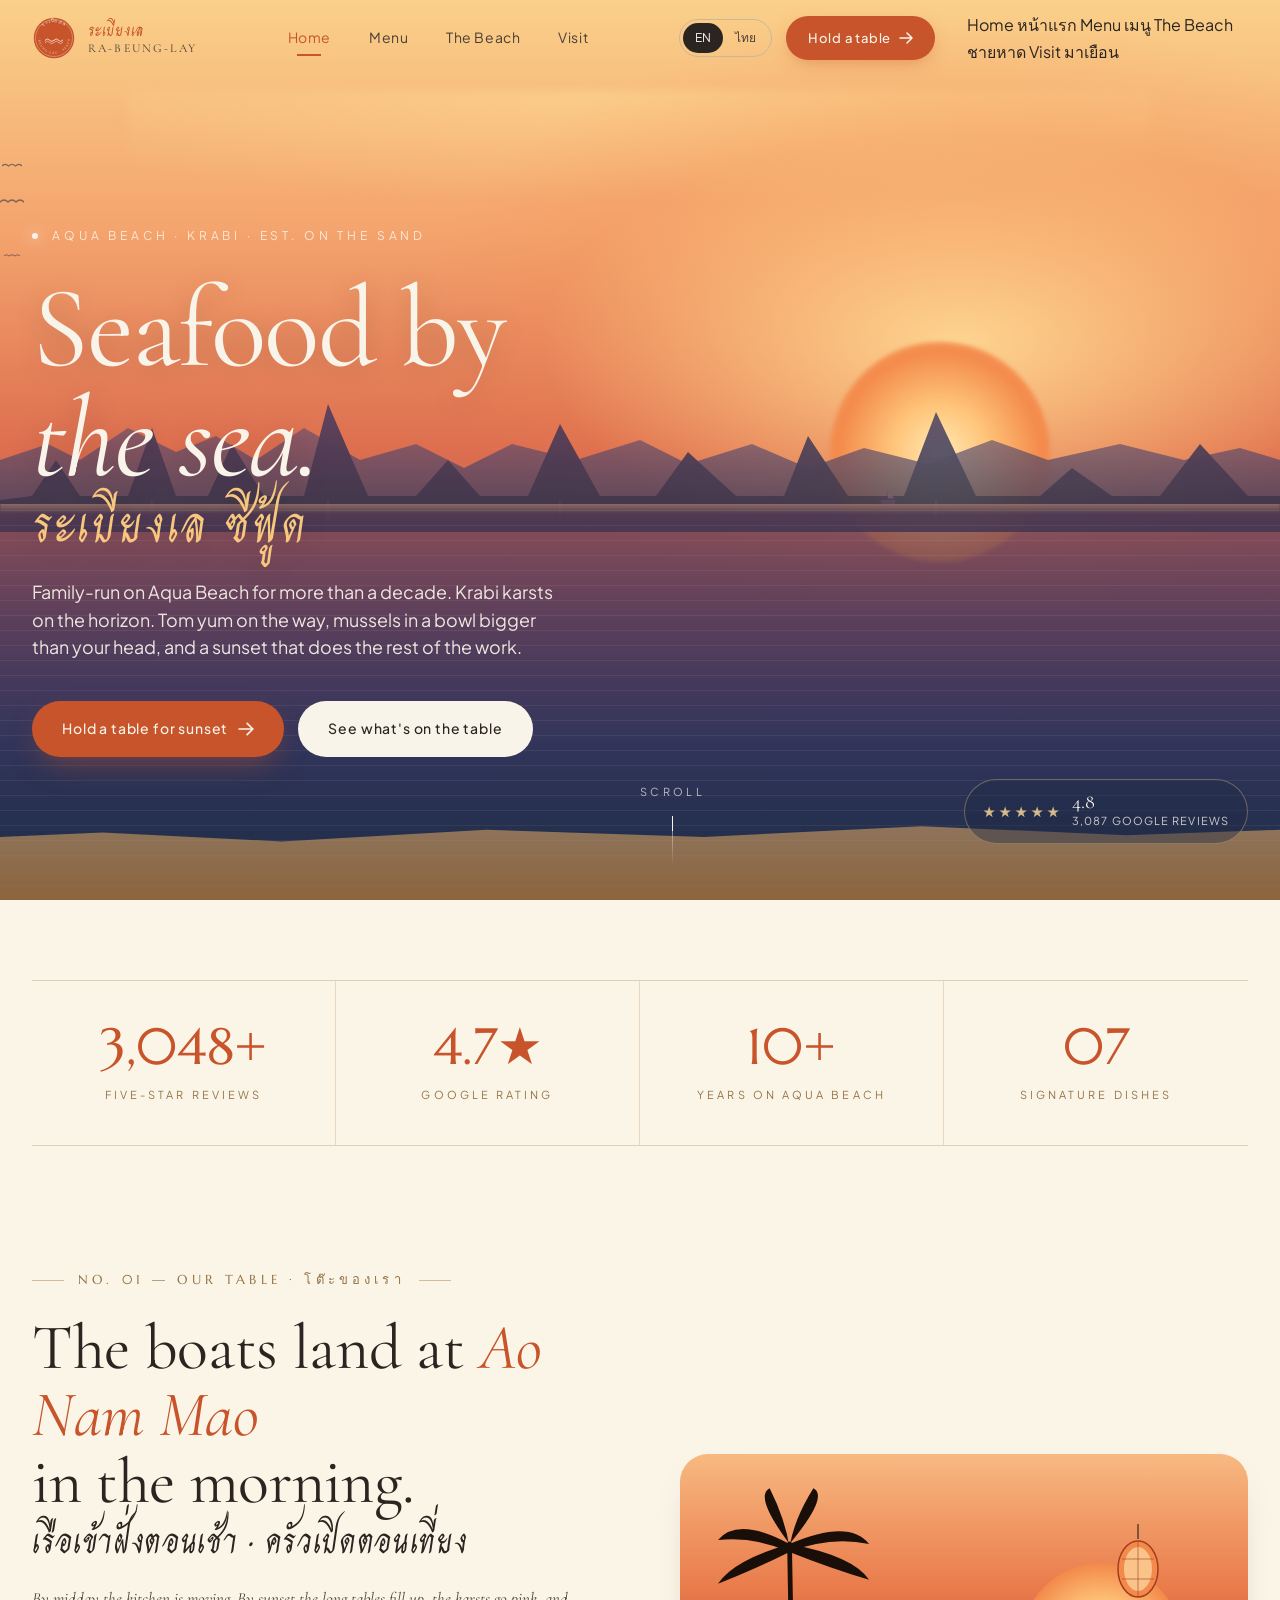
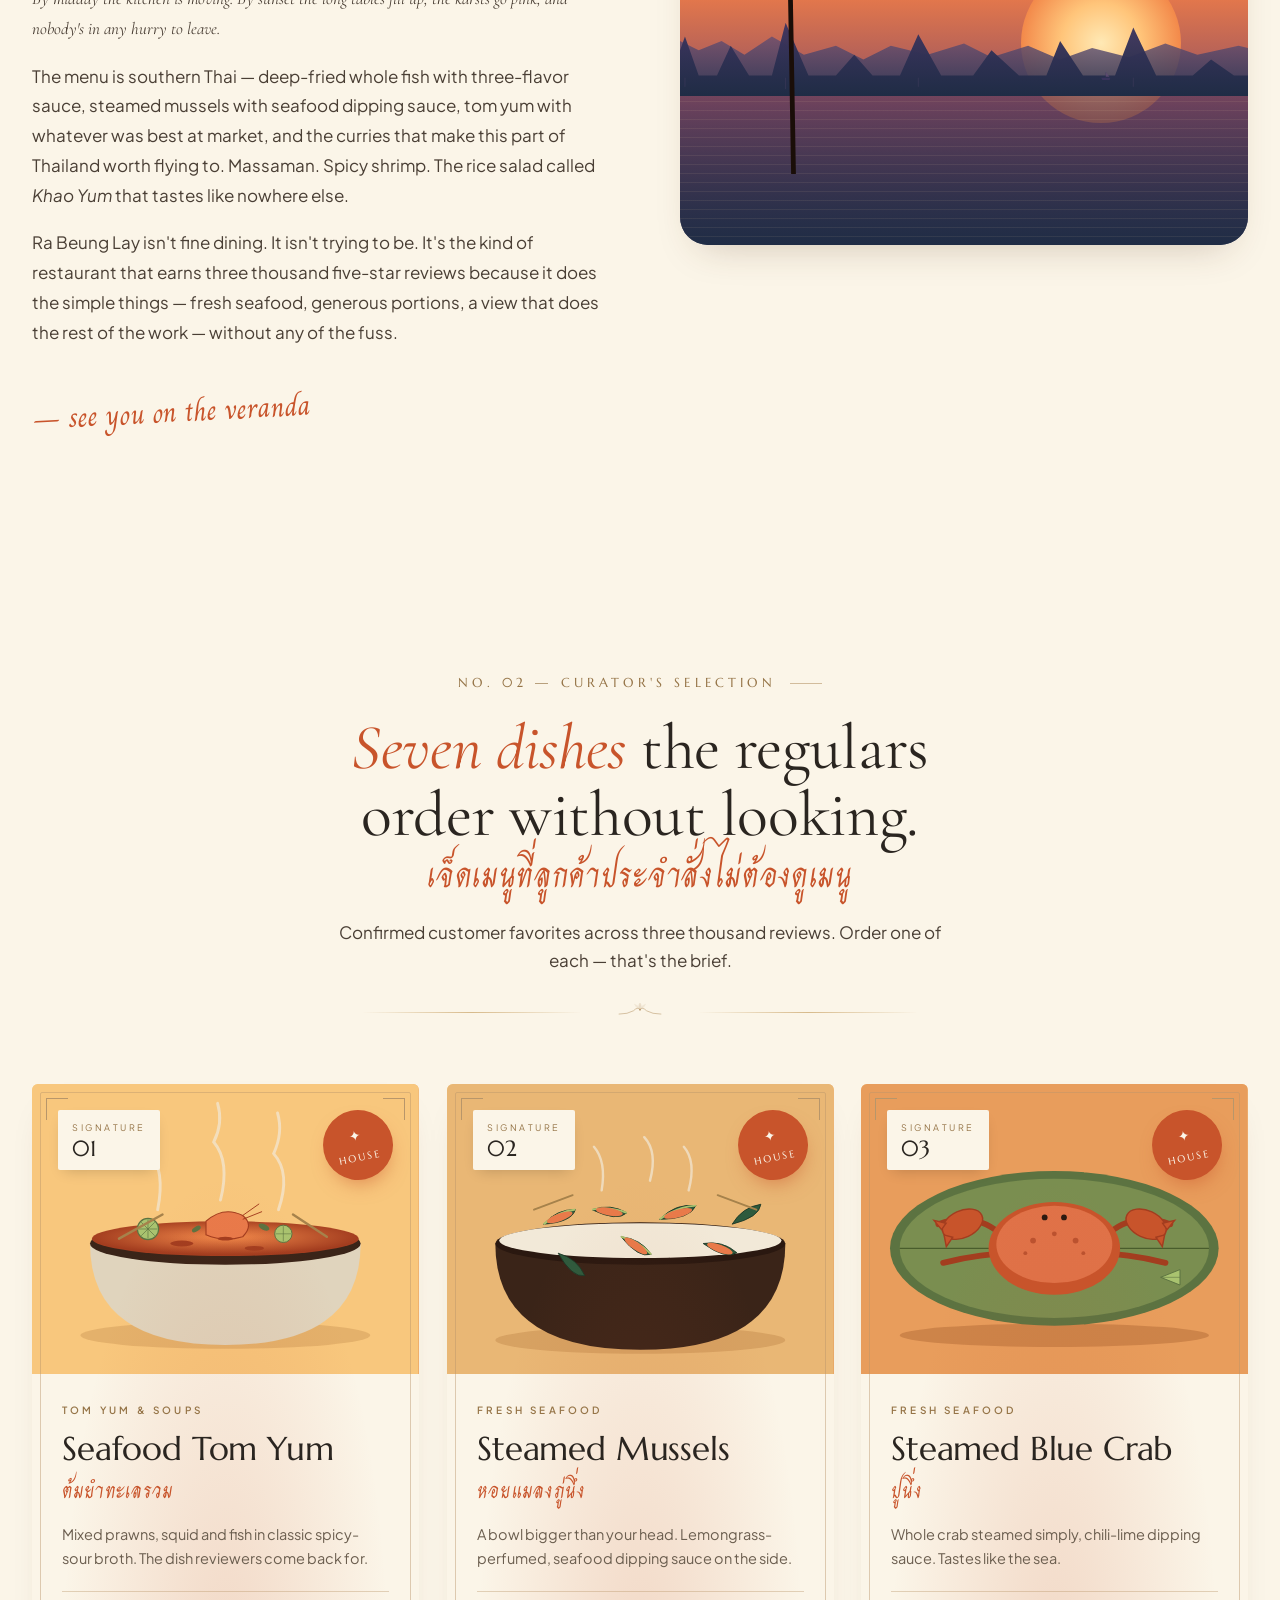
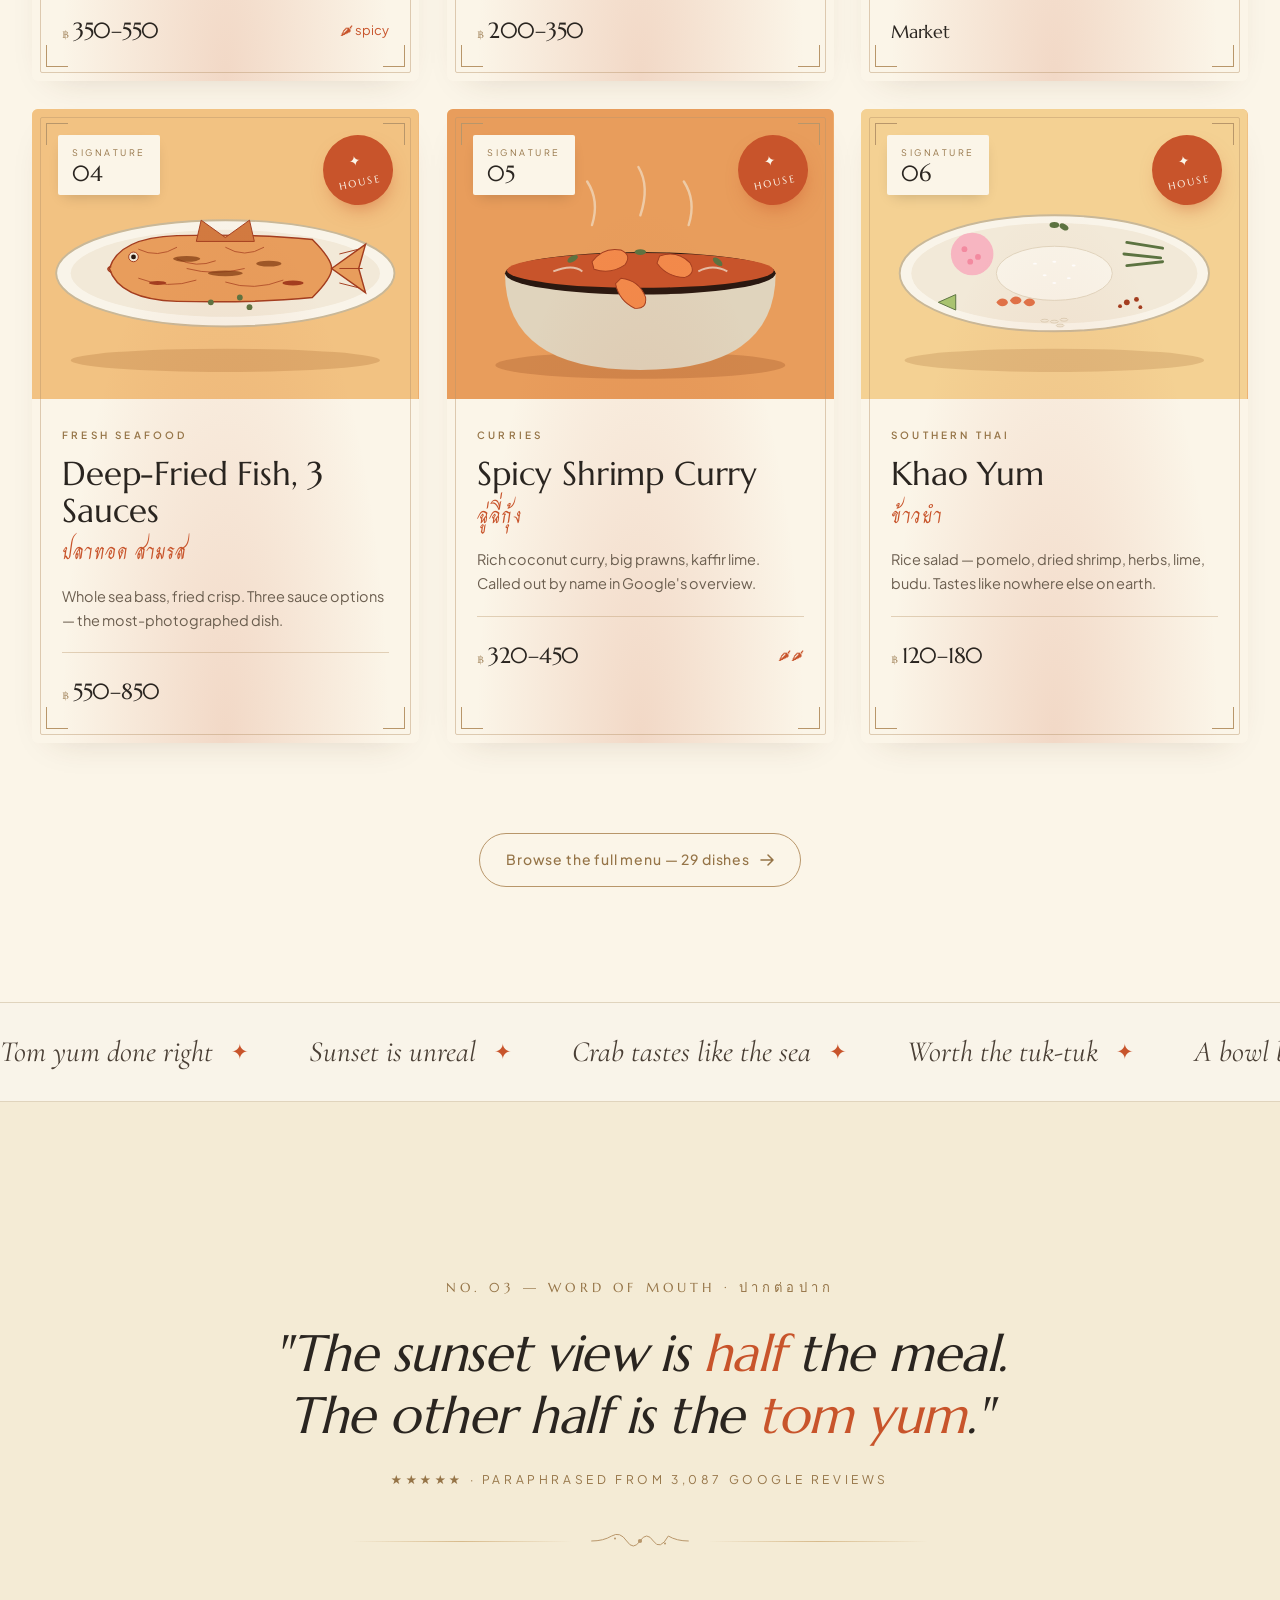
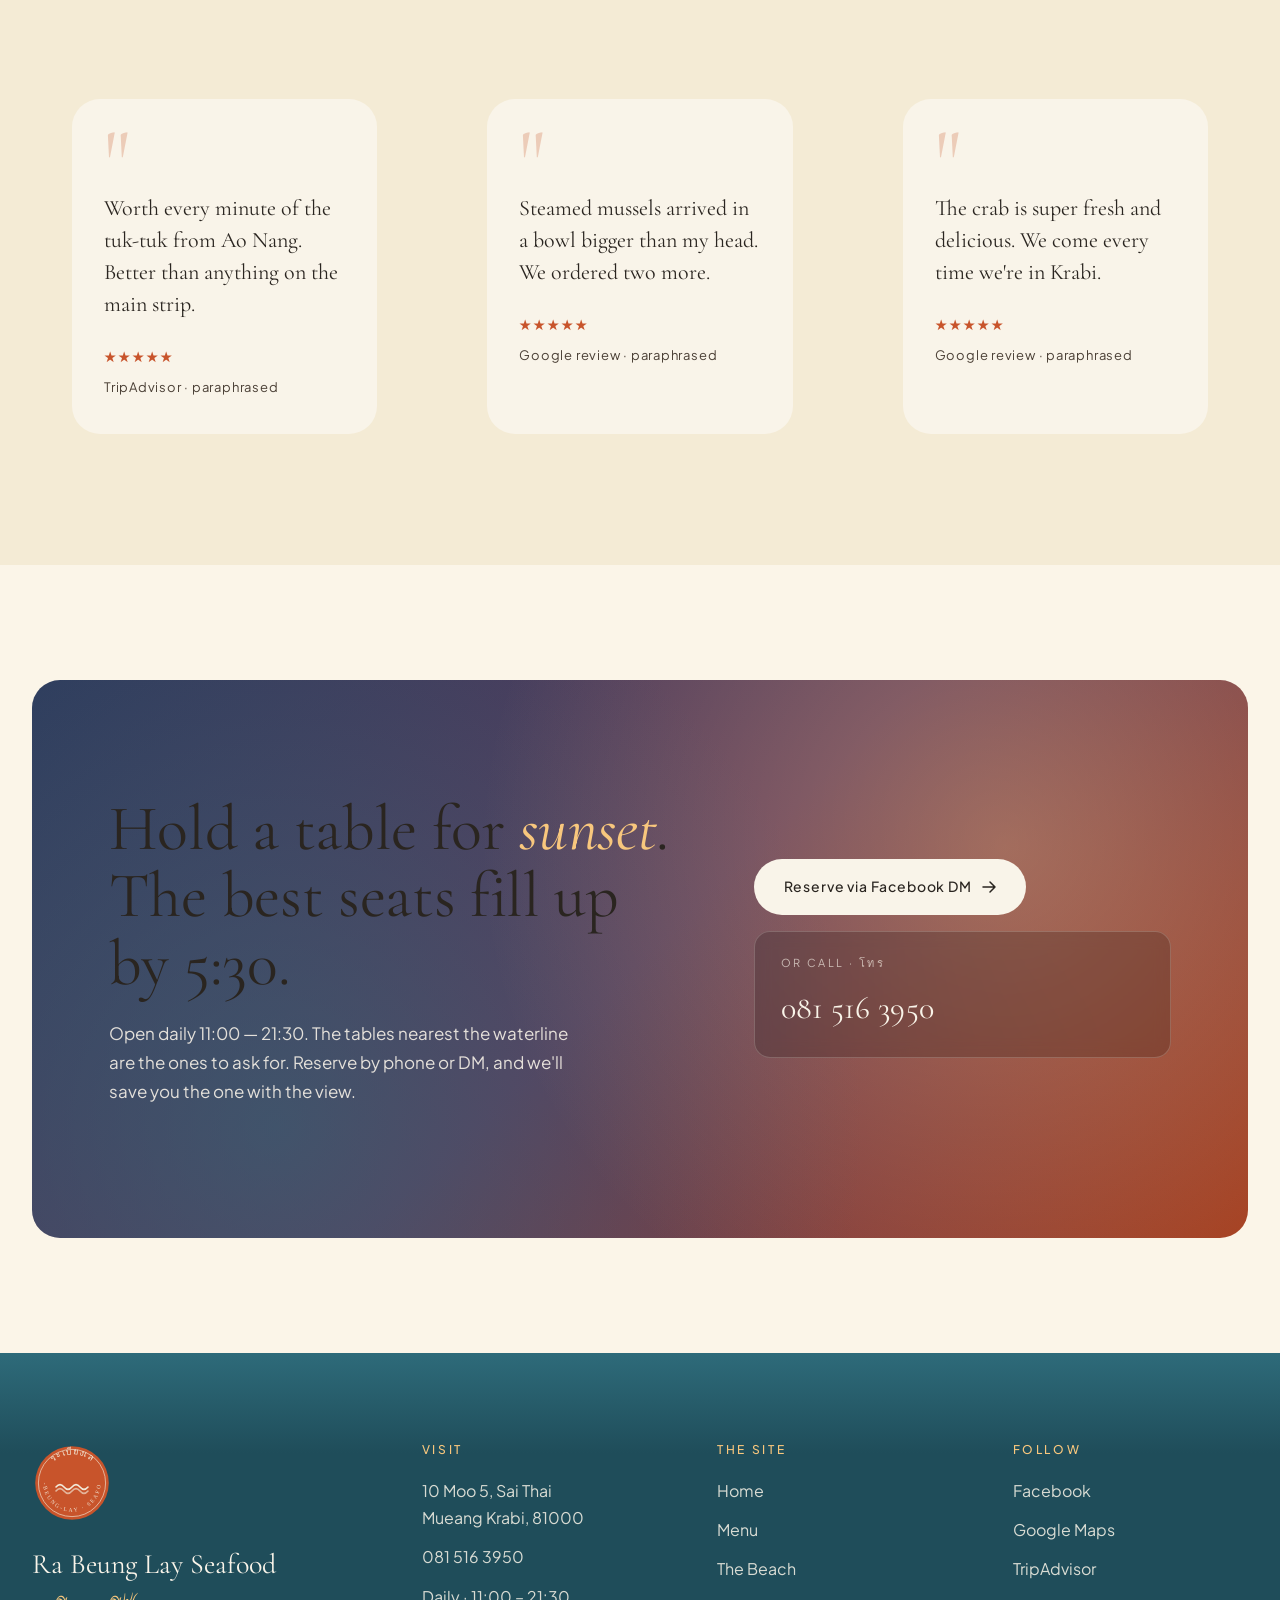
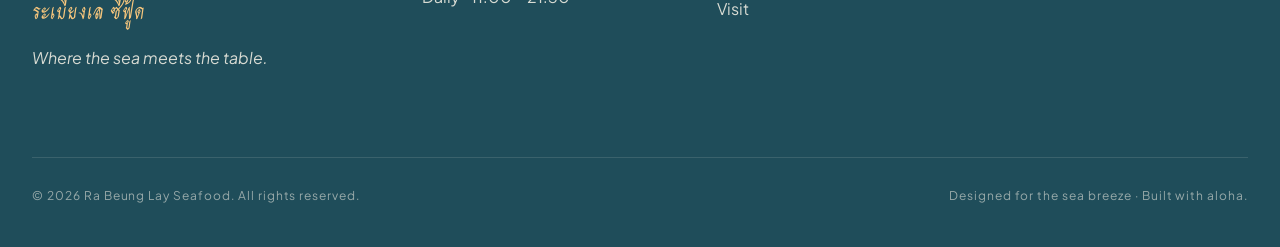
==== site/index.html @ a25535f9 "ue" ====
<!doctype html>
<html lang="en" data-lang="en">
<head>
<meta charset="utf-8">
<meta name="viewport" content="width=device-width, initial-scale=1, viewport-fit=cover">
<title>Ra Beung Lay Seafood — Beachfront Thai seafood in Krabi · ระเบียงเล ซีฟู้ด</title>
<meta name="description" content="Family-run beachfront Thai seafood on Aqua Beach, Krabi. Sunset views over the karsts. 3,000+ five-star Google reviews. ระเบียงเล ซีฟู้ด — where the sea meets the table.">
<meta property="og:title" content="Ra Beung Lay Seafood — Where the sea meets the table">
<meta property="og:description" content="Beachfront family-run Thai seafood on Aqua Beach, Krabi. Tom yum on the way, karsts on the horizon.">
<meta property="og:type" content="restaurant.restaurant">

<link rel="preconnect" href="https://fonts.googleapis.com">
<link rel="preconnect" href="https://fonts.gstatic.com" crossorigin>
<link href="https://fonts.googleapis.com/css2?family=Cormorant+Garamond:ital,wght@0,400;0,500;0,600;1,400;1,500&family=Marcellus&family=Plus+Jakarta+Sans:wght@300;400;500;600;700&family=IBM+Plex+Sans+Thai:wght@400;500;600&family=Charm:wght@400;700&display=swap" rel="stylesheet">

<link rel="stylesheet" href="assets/css/main.css">
<link rel="icon" href="assets/img/logo.svg" type="image/svg+xml">

<script type="application/ld+json">
{
  "@context": "https://schema.org",
  "@type": "Restaurant",
  "name": "Ra Beung Lay Seafood Restaurant",
  "alternateName": "ระเบียงเล ซีฟู้ด",
  "image": "assets/img/logo.svg",
  "address": {
    "@type": "PostalAddress",
    "streetAddress": "10 Moo 5, Sai Thai",
    "addressLocality": "Mueang Krabi District",
    "addressRegion": "Krabi",
    "postalCode": "81000",
    "addressCountry": "TH"
  },
  "telephone": "+66815163950",
  "openingHours": "Mo-Su 11:00-21:30",
  "priceRange": "฿฿",
  "servesCuisine": ["Thai", "Seafood", "Southern Thai"],
  "acceptsReservations": true,
  "aggregateRating": {
    "@type": "AggregateRating",
    "ratingValue": 4.8,
    "reviewCount": 3087
  }
}
</script>
</head>
<body>

<!-- ===== Navigation ===== -->
<header class="nav" role="banner">
  <div class="nav__inner">
    <a class="nav__brand" href="index.html" aria-label="Ra Beung Lay home">
      <img class="nav__brand-mark" src="assets/img/logo.svg" alt="">
      <span class="nav__brand-text">
        <span class="nav__brand-th">ระเบียงเล</span>
        <span class="nav__brand-en">Ra-Beung-Lay</span>
      </span>
    </a>
    <nav class="nav__links" aria-label="Primary">
      <a class="nav__link is-active" href="index.html">Home</a>
      <a class="nav__link" href="menu.html">Menu</a>
      <a class="nav__link" href="the-beach.html">The Beach</a>
      <a class="nav__link" href="visit.html">Visit</a>
    </nav>
    <div class="nav__cta-wrap" style="display:flex;gap:14px;align-items:center;">
      <div class="lang-toggle" role="group" aria-label="Language">
        <button data-lang="en" class="is-active">EN</button>
        <button data-lang="th">ไทย</button>
      </div>
      <a class="nav__cta" data-magnet href="visit.html#reserve">
        Hold a table
        <svg class="arrow" width="14" height="12" viewBox="0 0 14 12" fill="none"><path d="M1 6h12M8 1l5 5-5 5" stroke="currentColor" stroke-width="1.5" stroke-linecap="round" stroke-linejoin="round"/></svg>
      </a>
      <button class="nav__burger" aria-label="Menu"><span></span><span></span><span></span></button>
    </div>
  </div>
  <div class="nav__mobile">
    <a href="index.html">Home <span class="th">หน้าแรก</span></a>
    <a href="menu.html">Menu <span class="th">เมนู</span></a>
    <a href="the-beach.html">The Beach <span class="th">ชายหาด</span></a>
    <a href="visit.html">Visit <span class="th">มาเยือน</span></a>
  </div>
</header>

<!-- ===== Hero ===== -->
<section class="hero" aria-label="Sunset over Aqua Beach">
  <div class="hero__sky"></div>
  <div class="hero__sun"></div>
  <div class="hero__shimmer-2"></div>
  <div class="hero__karsts">
    <img src="assets/img/karsts.svg" alt="" loading="eager">
  </div>
  <div class="hero__birds">
    <img class="bird" src="assets/img/bird.svg" alt="">
    <img class="bird" src="assets/img/bird.svg" alt="">
    <img class="bird" src="assets/img/bird.svg" alt="">
  </div>
  <div class="hero__sea">
    <div class="hero__shimmer"></div>
  </div>
  <div class="hero__sand"></div>

  <div class="hero__content">
    <div class="hero__eyebrow">
      <span class="dot"></span>
      Aqua Beach · Krabi · est. on the sand
    </div>
    <h1 class="hero__title">
      <span>Seafood by</span>
      <span>the sea.</span>
      <span class="thai-display">ระเบียงเล ซีฟู้ด</span>
    </h1>
    <p class="hero__lead">
      Family-run on Aqua Beach for more than a decade. Krabi karsts on the horizon. Tom yum on the way, mussels in a bowl bigger than your head, and a sunset that does the rest of the work.
    </p>
    <div class="hero__cta">
      <a class="btn btn--primary" data-magnet href="visit.html#reserve">
        Hold a table for sunset
        <svg class="arrow" width="16" height="14" viewBox="0 0 14 12" fill="none"><path d="M1 6h12M8 1l5 5-5 5" stroke="currentColor" stroke-width="1.5" stroke-linecap="round" stroke-linejoin="round"/></svg>
      </a>
      <a class="btn btn--white" href="menu.html">See what's on the table</a>
    </div>
  </div>

  <div class="hero__meta">
    <div class="hero__rating">
      <div class="stars">★ ★ ★ ★ ★</div>
      <div>
        <div class="num">4.8</div>
        <div class="label">3,087 Google reviews</div>
      </div>
    </div>
  </div>

  <div class="hero__scroll">
    <div>Scroll</div>
    <div class="line"></div>
  </div>
</section>

<!-- ===== Spec strip ===== -->
<section style="background: var(--paper); padding: 80px 0 0;">
  <div class="container">
    <div class="spec reveal">
      <div class="spec__cell">
        <div class="spec__no"><span data-count="3087">0</span>+</div>
        <div class="spec__lbl">Five-star reviews</div>
      </div>
      <div class="spec__cell">
        <div class="spec__no"><span data-count="4.8">0</span>★</div>
        <div class="spec__lbl">Google rating</div>
      </div>
      <div class="spec__cell">
        <div class="spec__no"><span data-count="10">0</span>+</div>
        <div class="spec__lbl">Years on Aqua Beach</div>
      </div>
      <div class="spec__cell">
        <div class="spec__no">07</div>
        <div class="spec__lbl">Signature dishes</div>
      </div>
    </div>
  </div>
</section>

<!-- ===== Story ===== -->
<section class="section" style="background: var(--paper);">
  <div class="container">
    <div class="split">
      <div class="story reveal">
        <div class="idx">No. 01 — Our table · โต๊ะของเรา</div>
        <h2 class="section__title" style="margin-top: 22px;">
          The boats land at <em>Ao Nam Mao</em><br>
          in the morning.
          <span class="th th-ink">เรือเข้าฝั่งตอนเช้า · ครัวเปิดตอนเที่ยง</span>
        </h2>
        <p class="story__lead">By midday the kitchen is moving. By sunset the long tables fill up, the karsts go pink, and nobody's in any hurry to leave.</p>
        <p>The menu is southern Thai — deep-fried whole fish with three-flavor sauce, steamed mussels with seafood dipping sauce, tom yum with whatever was best at market, and the curries that make this part of Thailand worth flying to. Massaman. Spicy shrimp. The rice salad called <em>Khao Yum</em> that tastes like nowhere else.</p>
        <p>Ra Beung Lay isn't fine dining. It isn't trying to be. It's the kind of restaurant that earns three thousand five-star reviews because it does the simple things — fresh seafood, generous portions, a view that does the rest of the work — without any of the fuss.</p>
        <div class="story__sign">— see you on the veranda</div>
      </div>
      <div class="frame frame--landscape reveal reveal--delay-1">
        <div class="frame__scene">
          <div class="scene">
            <div class="scene__sun"></div>
            <div class="scene__karsts">
              <img src="assets/img/karsts.svg" alt="" style="width:100%;height:100%;object-fit:cover;">
            </div>
            <div class="scene__sea"></div>
            <!-- Palm silhouette -->
            <svg class="scene__palms" viewBox="0 0 200 350" preserveAspectRatio="xMidYMax meet" aria-hidden="true">
              <path d="M100 350 Q 98 200, 95 60" stroke="#1A0E08" stroke-width="6" fill="none" stroke-linecap="round"/>
              <g fill="#1A0E08">
                <path d="M95 60 Q 30 25, 5 55 Q 50 50, 95 70 Z"/>
                <path d="M95 60 Q 170 28, 195 60 Q 145 50, 95 70 Z"/>
                <path d="M95 60 Q 50 0, 70 -10 Q 90 30, 95 65 Z"/>
                <path d="M95 60 Q 145 0, 125 -10 Q 100 30, 95 65 Z"/>
                <path d="M95 60 Q 25 80, 5 110 Q 55 90, 95 70 Z"/>
                <path d="M95 60 Q 175 75, 195 105 Q 145 90, 95 70 Z"/>
              </g>
            </svg>
            <!-- Lantern -->
            <svg class="scene__lantern" viewBox="0 0 60 80" aria-hidden="true">
              <line x1="30" y1="0" x2="30" y2="15" stroke="#1A0E08" stroke-width="1"/>
              <ellipse cx="30" cy="45" rx="20" ry="28" fill="#F38A4B" stroke="#A33D1F" stroke-width="1.5"/>
              <ellipse cx="30" cy="45" rx="14" ry="22" fill="#FFE9B5" opacity="0.6"/>
              <line x1="30" y1="17" x2="30" y2="73" stroke="#A33D1F" stroke-width="0.6"/>
              <line x1="14" y1="35" x2="46" y2="35" stroke="#A33D1F" stroke-width="0.6"/>
              <line x1="14" y1="55" x2="46" y2="55" stroke="#A33D1F" stroke-width="0.6"/>
            </svg>
          </div>
        </div>
      </div>
    </div>
  </div>
</section>

<!-- ===== Signature dishes — editorial premium ===== -->
<section class="section" style="background: var(--paper);">
  <div class="container">
    <div class="section__head section__head--center reveal">
      <div class="idx idx--solo" style="justify-content:center;">No. 02 — Curator's Selection</div>
      <h2 class="section__title" style="margin-top:20px;">
        <em>Seven dishes</em> the regulars<br>order without looking.
        <span class="th">เจ็ดเมนูที่ลูกค้าประจำสั่งไม่ต้องดูเมนู</span>
      </h2>
      <p class="section__lead" style="margin-inline:auto;">Confirmed customer favorites across three thousand reviews. Order one of each — that's the brief.</p>
      <div class="flourish" style="margin-top: 28px;">
        <svg style="color:var(--brass);width:80px;"><use href="assets/img/filigree.svg#flourish-lotus"/></svg>
      </div>
    </div>

    <div class="feature-row">
      <a class="dish-pro reveal" href="menu.html#tom-yum-and-soups">
        <div class="dish-pro__corner tl"></div><div class="dish-pro__corner tr"></div>
        <div class="dish-pro__corner bl"></div><div class="dish-pro__corner br"></div>
        <div class="dish-pro__no"><span class="lbl">Signature</span><span class="num">01</span></div>
        <div class="dish-pro__sig"><span class="star">✦</span><span>House</span></div>
        <div class="dish-pro__art"><svg viewBox="0 0 400 300"><use href="assets/img/dishes.svg#dish-tomyum"/></svg></div>
        <div class="dish-pro__body">
          <div class="dish-pro__cat">Tom Yum & Soups</div>
          <h3 class="dish-pro__name">Seafood Tom Yum</h3>
          <div class="dish-pro__th">ต้มยำทะเลรวม</div>
          <p class="dish-pro__desc">Mixed prawns, squid and fish in classic spicy-sour broth. The dish reviewers come back for.</p>
          <div class="dish-pro__foot"><span class="price"><span class="currency">฿</span>350–550</span><span class="chili-pro">🌶 spicy</span></div>
        </div>
      </a>

      <a class="dish-pro reveal reveal--delay-1" href="menu.html#fresh-seafood">
        <div class="dish-pro__corner tl"></div><div class="dish-pro__corner tr"></div>
        <div class="dish-pro__corner bl"></div><div class="dish-pro__corner br"></div>
        <div class="dish-pro__no"><span class="lbl">Signature</span><span class="num">02</span></div>
        <div class="dish-pro__sig"><span class="star">✦</span><span>House</span></div>
        <div class="dish-pro__art"><svg viewBox="0 0 400 300"><use href="assets/img/dishes.svg#dish-mussels"/></svg></div>
        <div class="dish-pro__body">
          <div class="dish-pro__cat">Fresh Seafood</div>
          <h3 class="dish-pro__name">Steamed Mussels</h3>
          <div class="dish-pro__th">หอยแมลงภู่นึ่ง</div>
          <p class="dish-pro__desc">A bowl bigger than your head. Lemongrass-perfumed, seafood dipping sauce on the side.</p>
          <div class="dish-pro__foot"><span class="price"><span class="currency">฿</span>200–350</span></div>
        </div>
      </a>

      <a class="dish-pro reveal reveal--delay-2" href="menu.html#fresh-seafood">
        <div class="dish-pro__corner tl"></div><div class="dish-pro__corner tr"></div>
        <div class="dish-pro__corner bl"></div><div class="dish-pro__corner br"></div>
        <div class="dish-pro__no"><span class="lbl">Signature</span><span class="num">03</span></div>
        <div class="dish-pro__sig"><span class="star">✦</span><span>House</span></div>
        <div class="dish-pro__art"><svg viewBox="0 0 400 300"><use href="assets/img/dishes.svg#dish-crab"/></svg></div>
        <div class="dish-pro__body">
          <div class="dish-pro__cat">Fresh Seafood</div>
          <h3 class="dish-pro__name">Steamed Blue Crab</h3>
          <div class="dish-pro__th">ปูนึ่ง</div>
          <p class="dish-pro__desc">Whole crab steamed simply, chili-lime dipping sauce. Tastes like the sea.</p>
          <div class="dish-pro__foot"><span class="price"><small>Market</small></span></div>
        </div>
      </a>

      <a class="dish-pro reveal" href="menu.html#fresh-seafood">
        <div class="dish-pro__corner tl"></div><div class="dish-pro__corner tr"></div>
        <div class="dish-pro__corner bl"></div><div class="dish-pro__corner br"></div>
        <div class="dish-pro__no"><span class="lbl">Signature</span><span class="num">04</span></div>
        <div class="dish-pro__sig"><span class="star">✦</span><span>House</span></div>
        <div class="dish-pro__art"><svg viewBox="0 0 400 300"><use href="assets/img/dishes.svg#dish-fish"/></svg></div>
        <div class="dish-pro__body">
          <div class="dish-pro__cat">Fresh Seafood</div>
          <h3 class="dish-pro__name">Deep-Fried Fish, 3 Sauces</h3>
          <div class="dish-pro__th">ปลาทอด สามรส</div>
          <p class="dish-pro__desc">Whole sea bass, fried crisp. Three sauce options — the most-photographed dish.</p>
          <div class="dish-pro__foot"><span class="price"><span class="currency">฿</span>550–850</span></div>
        </div>
      </a>

      <a class="dish-pro reveal reveal--delay-1" href="menu.html#curries">
        <div class="dish-pro__corner tl"></div><div class="dish-pro__corner tr"></div>
        <div class="dish-pro__corner bl"></div><div class="dish-pro__corner br"></div>
        <div class="dish-pro__no"><span class="lbl">Signature</span><span class="num">05</span></div>
        <div class="dish-pro__sig"><span class="star">✦</span><span>House</span></div>
        <div class="dish-pro__art"><svg viewBox="0 0 400 300"><use href="assets/img/dishes.svg#dish-curry"/></svg></div>
        <div class="dish-pro__body">
          <div class="dish-pro__cat">Curries</div>
          <h3 class="dish-pro__name">Spicy Shrimp Curry</h3>
          <div class="dish-pro__th">ฉู่ฉี่กุ้ง</div>
          <p class="dish-pro__desc">Rich coconut curry, big prawns, kaffir lime. Called out by name in Google's overview.</p>
          <div class="dish-pro__foot"><span class="price"><span class="currency">฿</span>320–450</span><span class="chili-pro">🌶🌶</span></div>
        </div>
      </a>

      <a class="dish-pro reveal reveal--delay-2" href="menu.html#southern-thai">
        <div class="dish-pro__corner tl"></div><div class="dish-pro__corner tr"></div>
        <div class="dish-pro__corner bl"></div><div class="dish-pro__corner br"></div>
        <div class="dish-pro__no"><span class="lbl">Signature</span><span class="num">06</span></div>
        <div class="dish-pro__sig"><span class="star">✦</span><span>House</span></div>
        <div class="dish-pro__art"><svg viewBox="0 0 400 300"><use href="assets/img/dishes.svg#dish-khaoyum"/></svg></div>
        <div class="dish-pro__body">
          <div class="dish-pro__cat">Southern Thai</div>
          <h3 class="dish-pro__name">Khao Yum</h3>
          <div class="dish-pro__th">ข้าวยำ</div>
          <p class="dish-pro__desc">Rice salad — pomelo, dried shrimp, herbs, lime, budu. Tastes like nowhere else on earth.</p>
          <div class="dish-pro__foot"><span class="price"><span class="currency">฿</span>120–180</span></div>
        </div>
      </a>
    </div>

    <div style="margin-top: 60px; text-align: center;" class="reveal">
      <a class="btn btn--brass" data-magnet href="menu.html">
        Browse the full menu — 29 dishes
        <svg class="arrow" width="14" height="12" viewBox="0 0 14 12" fill="none"><path d="M1 6h12M8 1l5 5-5 5" stroke="currentColor" stroke-width="1.5" stroke-linecap="round" stroke-linejoin="round"/></svg>
      </a>
    </div>
  </div>
</section>

<!-- ===== Marquee of praise ===== -->
<div class="marquee" aria-hidden="true">
  <div class="marquee__track">
    <div class="marquee__item">Tom yum done right <span class="star">✦</span></div>
    <div class="marquee__item">Sunset is unreal <span class="star">✦</span></div>
    <div class="marquee__item">Crab tastes like the sea <span class="star">✦</span></div>
    <div class="marquee__item">Worth the tuk-tuk <span class="star">✦</span></div>
    <div class="marquee__item">A bowl bigger than my head <span class="star">✦</span></div>
    <div class="marquee__item">Better than anything on the strip <span class="star">✦</span></div>
    <div class="marquee__item">Karsts on the horizon <span class="star">✦</span></div>
    <!-- duplicate for seamless loop -->
    <div class="marquee__item">Tom yum done right <span class="star">✦</span></div>
    <div class="marquee__item">Sunset is unreal <span class="star">✦</span></div>
    <div class="marquee__item">Crab tastes like the sea <span class="star">✦</span></div>
    <div class="marquee__item">Worth the tuk-tuk <span class="star">✦</span></div>
    <div class="marquee__item">A bowl bigger than my head <span class="star">✦</span></div>
    <div class="marquee__item">Better than anything on the strip <span class="star">✦</span></div>
    <div class="marquee__item">Karsts on the horizon <span class="star">✦</span></div>
  </div>
</div>

<!-- ===== Reviews — editorial pull-quote ===== -->
<section class="section" style="background: var(--paper-2);">
  <div class="container">
    <div class="editorial-quote reveal">
      <div class="editorial-quote__no">No. 03 — Word of Mouth · ปากต่อปาก</div>
      <p class="editorial-quote__text">"The sunset view is <em>half</em> the meal.<br>The other half is the <em>tom yum</em>."</p>
      <div class="editorial-quote__src">★★★★★ · Paraphrased from 3,087 Google reviews</div>
      <div class="flourish" style="margin-top: 40px;">
        <svg style="color:var(--brass);width:100px;"><use href="assets/img/filigree.svg#flourish-1"/></svg>
      </div>
    </div>

    <div class="reviews reveal" style="margin-top: 40px;">
      <figure class="review">
        <div class="review__quote-mark">"</div>
        <blockquote class="review__quote">Worth every minute of the tuk-tuk from Ao Nang. Better than anything on the main strip.</blockquote>
        <div class="review__stars">★★★★★</div>
        <figcaption class="review__by">TripAdvisor · paraphrased</figcaption>
      </figure>
      <figure class="review">
        <div class="review__quote-mark">"</div>
        <blockquote class="review__quote">Steamed mussels arrived in a bowl bigger than my head. We ordered two more.</blockquote>
        <div class="review__stars">★★★★★</div>
        <figcaption class="review__by">Google review · paraphrased</figcaption>
      </figure>
      <figure class="review">
        <div class="review__quote-mark">"</div>
        <blockquote class="review__quote">The crab is super fresh and delicious. We come every time we're in Krabi.</blockquote>
        <div class="review__stars">★★★★★</div>
        <figcaption class="review__by">Google review · paraphrased</figcaption>
      </figure>
    </div>
  </div>
</section>

<!-- ===== CTA ===== -->
<section class="section" style="background: var(--paper);">
  <div class="container">
    <div class="cta-panel reveal">
      <div class="cta-panel__inner">
        <div>
          <h2 class="cta-panel__title">Hold a table for <em>sunset</em>.<br>The best seats fill up by 5:30.</h2>
          <p class="cta-panel__lead">Open daily 11:00 — 21:30. The tables nearest the waterline are the ones to ask for. Reserve by phone or DM, and we'll save you the one with the view.</p>
        </div>
        <div class="cta-panel__actions">
          <a class="btn btn--white" data-magnet href="visit.html#reserve">
            Reserve via Facebook DM
            <svg class="arrow" width="14" height="12" viewBox="0 0 14 12" fill="none"><path d="M1 6h12M8 1l5 5-5 5" stroke="currentColor" stroke-width="1.5" stroke-linecap="round" stroke-linejoin="round"/></svg>
          </a>
          <a class="cta-panel__call" href="tel:+66815163950">
            <span class="label">Or call · โทร</span>
            <span class="num">081 516 3950</span>
          </a>
        </div>
      </div>
    </div>
  </div>
</section>

<!-- ===== Footer ===== -->
<footer class="footer">
  <div class="container">
    <div class="footer__inner">
      <div>
        <img class="footer__brand-mark" src="assets/img/logo.svg" alt="">
        <div class="footer__name">Ra Beung Lay Seafood</div>
        <div class="footer__th">ระเบียงเล ซีฟู้ด</div>
        <p class="footer__tagline">Where the sea meets the table.</p>
      </div>
      <div>
        <h4>Visit</h4>
        <ul>
          <li>10 Moo 5, Sai Thai<br>Mueang Krabi, 81000</li>
          <li><a href="tel:+66815163950">081 516 3950</a></li>
          <li>Daily · 11:00 – 21:30</li>
        </ul>
      </div>
      <div>
        <h4>The site</h4>
        <ul>
          <li><a href="index.html">Home</a></li>
          <li><a href="menu.html">Menu</a></li>
          <li><a href="the-beach.html">The Beach</a></li>
          <li><a href="visit.html">Visit</a></li>
        </ul>
      </div>
      <div>
        <h4>Follow</h4>
        <ul>
          <li><a href="https://www.facebook.com/search/top?q=Ra+Beung+Lay+Seafood+Aqua+Beach">Facebook</a></li>
          <li><a href="https://www.google.com/maps/search/Ra+Beung+Lay+Seafood+Krabi">Google Maps</a></li>
          <li><a href="https://www.tripadvisor.com/Search?q=Ra+Beung+Lay+Seafood">TripAdvisor</a></li>
        </ul>
      </div>
    </div>
    <div class="footer__bottom">
      <div>© <span data-year>2026</span> Ra Beung Lay Seafood. All rights reserved.</div>
      <div>Designed for the sea breeze · Built with aloha.</div>
    </div>
  </div>
</footer>

<a class="reserve-float" href="visit.html#reserve">
  Hold a table
  <svg width="14" height="12" viewBox="0 0 14 12" fill="none"><path d="M1 6h12M8 1l5 5-5 5" stroke="currentColor" stroke-width="1.5" stroke-linecap="round" stroke-linejoin="round"/></svg>
</a>

<script src="assets/js/main.js"></script>
</body>
</html>
---- site/assets/css/main.css ----
/* ========================================================================
   Ra Beung Lay Seafood — Design System
   Coastal · Generous · Warm · Cinematic
   ======================================================================== */

:root {
  /* Brand palette */
  --terracotta: #C8542B;
  --terracotta-deep: #A33D1F;
  --terracotta-glow: #E97A4A;
  --sand: #F2E9D8;
  --sand-light: #F9F4E9;
  --sand-deep: #E8DCC4;
  --ink: #2A2520;
  --ink-soft: #4A3F35;

  /* Sea & nature */
  --ocean: #2E6B7A;
  --ocean-deep: #1F4D5A;
  --ocean-mist: #87B3BD;
  --bamboo: #A6824B;
  --leaf: #5C7341;

  /* Sunset gradients */
  --sun-1: #F8C77D;
  --sun-2: #F38A4B;
  --sun-3: #D34A2C;
  --sun-4: #5E3C5C;
  --dusk: #2C3E5A;

  /* Brass + paper accents (editorial Thai modern) */
  --brass: #B8966A;
  --brass-deep: #957447;
  --brass-soft: #D7BA8B;
  --paper: #FBF5E8;
  --paper-2: #F4EBD5;
  --ink-mist: #6B5E4F;

  /* UI */
  --line: #E0D4BD;
  --line-strong: #C9B898;
  --shadow-warm: 0 18px 40px -20px rgba(82, 50, 25, 0.28);
  --shadow-soft: 0 4px 14px -6px rgba(82, 50, 25, 0.18);
  --shadow-hi: 0 32px 60px -28px rgba(82, 50, 25, 0.4);
  --shadow-brass: 0 24px 50px -22px rgba(149, 116, 71, 0.45);

  /* Type */
  --serif: "Cormorant Garamond", "Times New Roman", serif;
  --display: "Marcellus", "Cormorant Garamond", serif;
  --sans: "Plus Jakarta Sans", -apple-system, BlinkMacSystemFont, "Segoe UI", sans-serif;
  --thai: "IBM Plex Sans Thai", "Sarabun", "Plus Jakarta Sans", sans-serif;
  --thai-display: "Charm", "Cormorant Garamond", serif;

  /* Motion */
  --ease-out: cubic-bezier(0.16, 1, 0.3, 1);
  --ease-soft: cubic-bezier(0.4, 0.0, 0.2, 1);
  --ease-spring: cubic-bezier(0.34, 1.56, 0.64, 1);

  /* Layout */
  --container: 1280px;
  --gutter: 32px;
  --radius-sm: 8px;
  --radius-md: 16px;
  --radius-lg: 28px;
  --radius-pill: 999px;

  --nav-h: 76px;
}

/* ---------- Reset / Base ---------- */
*, *::before, *::after { box-sizing: border-box; }
html { scroll-behavior: smooth; -webkit-text-size-adjust: 100%; }
body {
  margin: 0;
  font-family: var(--sans);
  font-size: 16px;
  line-height: 1.7;
  color: var(--ink);
  background: var(--sand);
  overflow-x: hidden;
  -webkit-font-smoothing: antialiased;
  -moz-osx-font-smoothing: grayscale;
}
img, svg { display: block; max-width: 100%; }
a { color: inherit; text-decoration: none; }
button { font: inherit; cursor: pointer; border: none; background: none; color: inherit; }
h1, h2, h3, h4, h5 { margin: 0; font-family: var(--serif); font-weight: 500; letter-spacing: -0.005em; line-height: 1.15; color: var(--ink); }

[lang="th"], .thai { font-family: var(--thai); }
.thai-display { font-family: var(--thai-display); }

::selection { background: var(--terracotta); color: var(--sand-light); }

/* ---------- Custom Cursor (desktop only) ---------- */
@media (hover: hover) and (pointer: fine) {
  body { cursor: none; }
  a, button, [role="button"], input, textarea, select { cursor: none; }
  .cursor {
    position: fixed; top: 0; left: 0; width: 14px; height: 14px;
    background: var(--terracotta);
    border-radius: 50%; pointer-events: none; z-index: 9999;
    mix-blend-mode: multiply;
    transform: translate(-50%, -50%);
    transition: width .3s var(--ease-out), height .3s var(--ease-out), background .3s ease;
  }
  .cursor-ring {
    position: fixed; top: 0; left: 0; width: 38px; height: 38px;
    border: 1.5px solid var(--terracotta);
    border-radius: 50%; pointer-events: none; z-index: 9998;
    transform: translate(-50%, -50%);
    transition: width .4s var(--ease-out), height .4s var(--ease-out), opacity .3s ease;
  }
  .cursor.active { width: 36px; height: 36px; opacity: .5; }
  .cursor-ring.active { width: 70px; height: 70px; }
}
@media (hover: none) { .cursor, .cursor-ring { display: none; } }

/* ---------- Container ---------- */
.container { max-width: var(--container); padding-inline: var(--gutter); margin-inline: auto; }

/* ---------- Navigation ---------- */
.nav {
  position: fixed; top: 0; left: 0; right: 0; z-index: 100;
  height: var(--nav-h);
  display: flex; align-items: center;
  transition: background .4s var(--ease-out), backdrop-filter .4s, box-shadow .4s;
}
.nav.is-scrolled {
  background: rgba(242, 233, 216, 0.85);
  backdrop-filter: blur(14px) saturate(1.2);
  -webkit-backdrop-filter: blur(14px) saturate(1.2);
  box-shadow: 0 1px 0 rgba(82, 50, 25, 0.08);
}
.nav__inner {
  width: 100%; max-width: var(--container); margin: 0 auto;
  display: flex; align-items: center; justify-content: space-between;
  padding-inline: var(--gutter);
}
.nav__brand { display: flex; align-items: center; gap: 12px; }
.nav__brand-mark {
  width: 44px; height: 44px;
  transition: transform .6s var(--ease-spring);
}
.nav__brand:hover .nav__brand-mark { transform: rotate(-12deg) scale(1.08); }
.nav__brand-text { display: flex; flex-direction: column; line-height: 1; }
.nav__brand-th { font-family: var(--thai-display); font-size: 17px; color: var(--terracotta); }
.nav__brand-en { font-family: var(--serif); font-size: 12px; letter-spacing: 0.18em; text-transform: uppercase; color: var(--ink-soft); margin-top: 3px; }

.nav__links { display: flex; gap: 2px; align-items: center; }
.nav__link {
  position: relative;
  padding: 10px 18px;
  font-size: 14px;
  letter-spacing: 0.04em;
  color: var(--ink-soft);
  transition: color .3s ease;
}
.nav__link::after {
  content: ''; position: absolute; left: 50%; bottom: 4px;
  width: 0; height: 1.5px; background: var(--terracotta);
  transition: width .4s var(--ease-out), left .4s var(--ease-out);
}
.nav__link:hover { color: var(--terracotta); }
.nav__link:hover::after, .nav__link.is-active::after { width: 24px; left: calc(50% - 12px); }
.nav__link.is-active { color: var(--terracotta); }

.nav__cta {
  display: inline-flex; align-items: center; gap: 8px;
  padding: 11px 22px;
  background: var(--terracotta);
  color: var(--sand-light);
  border-radius: var(--radius-pill);
  font-size: 13px;
  letter-spacing: 0.06em;
  font-weight: 500;
  transition: background .3s ease, transform .3s var(--ease-spring), box-shadow .3s;
  box-shadow: 0 6px 18px -6px rgba(200, 84, 43, 0.5);
}
.nav__cta:hover { background: var(--terracotta-deep); transform: translateY(-1px); box-shadow: 0 10px 24px -8px rgba(200, 84, 43, 0.65); }
.nav__cta .arrow { transition: transform .3s var(--ease-out); }
.nav__cta:hover .arrow { transform: translateX(4px); }

.lang-toggle {
  display: inline-flex;
  border: 1px solid var(--line-strong);
  border-radius: var(--radius-pill);
  padding: 3px;
  font-size: 12px;
  letter-spacing: 0.08em;
}
.lang-toggle button {
  padding: 5px 12px;
  border-radius: var(--radius-pill);
  color: var(--ink-soft);
  transition: background .25s ease, color .25s ease;
}
.lang-toggle button.is-active { background: var(--ink); color: var(--sand-light); }

.nav__burger { display: none; }

@media (max-width: 900px) {
  .nav__links, .nav__cta-wrap .lang-toggle { display: none; }
  .nav__burger {
    display: flex; flex-direction: column; gap: 5px;
    width: 40px; height: 40px; justify-content: center; align-items: center;
  }
  .nav__burger span { display: block; width: 22px; height: 1.5px; background: var(--ink); transition: transform .3s, opacity .3s; }
  .nav__burger.is-open span:nth-child(1) { transform: translateY(6.5px) rotate(45deg); }
  .nav__burger.is-open span:nth-child(2) { opacity: 0; }
  .nav__burger.is-open span:nth-child(3) { transform: translateY(-6.5px) rotate(-45deg); }
  .nav__mobile {
    position: fixed; inset: var(--nav-h) 0 0 0;
    background: var(--sand);
    transform: translateY(-110%);
    transition: transform .55s var(--ease-out);
    display: flex; flex-direction: column;
    padding: 40px var(--gutter);
    gap: 8px;
    z-index: 99;
  }
  .nav__mobile.is-open { transform: translateY(0); }
  .nav__mobile a {
    font-family: var(--serif); font-size: 36px;
    padding: 14px 0;
    border-bottom: 1px solid var(--line);
    color: var(--ink);
  }
  .nav__mobile a .th { display: block; font-family: var(--thai-display); font-size: 18px; color: var(--terracotta); margin-top: 4px; }
}

/* ---------- Buttons ---------- */
.btn {
  display: inline-flex; align-items: center; gap: 10px;
  padding: 16px 30px;
  border-radius: var(--radius-pill);
  font-size: 14px; letter-spacing: 0.06em;
  font-weight: 500;
  transition: all .35s var(--ease-out);
  position: relative; overflow: hidden;
  white-space: nowrap;
}
.btn--primary { background: var(--terracotta); color: var(--sand-light); box-shadow: 0 12px 30px -10px rgba(200, 84, 43, 0.55); }
.btn--primary:hover { background: var(--terracotta-deep); transform: translateY(-2px); box-shadow: 0 18px 38px -10px rgba(200, 84, 43, 0.7); }
.btn--ghost { border: 1px solid var(--ink); color: var(--ink); }
.btn--ghost:hover { background: var(--ink); color: var(--sand-light); }
.btn--white { background: var(--sand-light); color: var(--ink); }
.btn--white:hover { background: var(--sand); transform: translateY(-2px); }
.btn .arrow { transition: transform .35s var(--ease-spring); }
.btn:hover .arrow { transform: translateX(5px); }

/* ---------- Eyebrows + dividers ---------- */
.eyebrow {
  display: inline-flex; align-items: center; gap: 12px;
  font-size: 12px; letter-spacing: 0.22em; text-transform: uppercase;
  color: var(--terracotta);
  font-weight: 500;
}
.eyebrow::before {
  content: ''; width: 28px; height: 1px; background: var(--terracotta);
}

.wave-divider {
  width: 100%; height: 60px;
  display: block;
  color: var(--sand);
}
.wave-divider svg { width: 100%; height: 100%; }

/* ---------- Hero ---------- */
.hero {
  position: relative;
  min-height: 100vh;
  min-height: 100svh;
  overflow: hidden;
  display: flex; align-items: center;
  padding-top: var(--nav-h);
  background: linear-gradient(180deg, #FAD08A 0%, #F4A36D 26%, #DD6E4F 50%, #8C4E63 75%, #2F3B5C 100%);
}
.hero__sky {
  position: absolute; inset: 0;
  background:
    radial-gradient(ellipse 600px 300px at 75% 38%, rgba(255, 220, 150, 0.9) 0%, rgba(255, 220, 150, 0) 70%),
    radial-gradient(ellipse 900px 500px at 75% 35%, rgba(243, 138, 75, 0.6) 0%, rgba(243, 138, 75, 0) 60%);
  z-index: 1;
  pointer-events: none;
}
.hero__sun {
  position: absolute;
  top: 38%; right: 18%;
  width: 220px; height: 220px;
  border-radius: 50%;
  background: radial-gradient(circle, #FFE9B5 0%, #FFC57A 30%, #F38A4B 65%, rgba(243, 138, 75, 0) 100%);
  z-index: 2;
  filter: blur(2px);
  animation: sun-pulse 6s ease-in-out infinite alternate;
}
@keyframes sun-pulse {
  from { transform: scale(1); opacity: .9; }
  to { transform: scale(1.05); opacity: 1; }
}

.hero__karsts {
  position: absolute;
  bottom: 36%; left: 0; right: 0;
  height: 220px;
  z-index: 3;
  pointer-events: none;
  opacity: .82;
}
.hero__karsts svg { width: 100%; height: 100%; }

.hero__sea {
  position: absolute;
  bottom: 0; left: 0; right: 0;
  height: 44%;
  z-index: 4;
  background:
    linear-gradient(180deg, rgba(95, 60, 90, 0.55) 0%, rgba(40, 50, 90, 0.85) 60%, #1F2C45 100%);
  overflow: hidden;
}
.hero__sea::before {
  content: '';
  position: absolute;
  top: -2px; left: 0; right: 0; height: 12px;
  background: linear-gradient(180deg, rgba(255, 200, 130, 0.4), transparent);
  filter: blur(1px);
}
.hero__shimmer {
  position: absolute; inset: 0;
  background-image:
    repeating-linear-gradient(0deg,
      rgba(255, 220, 170, 0) 0px,
      rgba(255, 220, 170, 0) 14px,
      rgba(255, 220, 170, 0.07) 14px,
      rgba(255, 220, 170, 0.07) 15px);
  animation: shimmer 12s linear infinite;
  mix-blend-mode: screen;
}
@keyframes shimmer { from { background-position-y: 0; } to { background-position-y: -300px; } }
.hero__shimmer-2 {
  position: absolute;
  top: 10%; left: 50%; transform: translateX(-50%);
  width: 80%; height: 30%;
  background: radial-gradient(ellipse 100% 60% at center top, rgba(255, 220, 150, 0.5) 0%, rgba(255, 200, 130, 0) 70%);
  filter: blur(4px);
}

.hero__sand {
  position: absolute; bottom: 0; left: 0; right: 0;
  height: 90px; z-index: 5;
  background: linear-gradient(180deg, rgba(212, 167, 110, 0.6) 0%, rgba(160, 110, 60, 0.85) 100%);
  clip-path: polygon(0 30%, 8% 25%, 22% 35%, 38% 22%, 55% 30%, 72% 18%, 88% 28%, 100% 22%, 100% 100%, 0 100%);
}

.hero__content {
  position: relative; z-index: 10;
  max-width: var(--container); margin: 0 auto;
  padding: 0 var(--gutter);
  width: 100%;
  color: var(--sand-light);
}
.hero__eyebrow {
  display: inline-flex; align-items: center; gap: 14px;
  font-family: var(--sans);
  font-size: 12px; letter-spacing: 0.32em; text-transform: uppercase;
  color: rgba(249, 244, 233, 0.85);
  margin-bottom: 28px;
  opacity: 0;
  transform: translateY(20px);
  animation: rise 1s var(--ease-out) .2s forwards;
}
.hero__eyebrow .dot { width: 6px; height: 6px; background: var(--sand-light); border-radius: 50%; box-shadow: 0 0 14px var(--sand-light); }

.hero__title {
  font-family: var(--serif);
  font-size: clamp(56px, 9vw, 124px);
  font-weight: 400;
  line-height: 0.95;
  letter-spacing: -0.015em;
  color: var(--sand-light);
  margin-bottom: 28px;
  text-shadow: 0 4px 30px rgba(0, 0, 0, 0.2);
}
.hero__title span {
  display: block;
  opacity: 0;
  transform: translateY(40px);
  animation: rise 1.1s var(--ease-out) forwards;
}
.hero__title span:nth-child(1) { animation-delay: .35s; }
.hero__title span:nth-child(2) { animation-delay: .5s; font-style: italic; }
.hero__title span:nth-child(3) {
  animation-delay: .65s;
  font-family: var(--thai-display);
  font-size: clamp(28px, 4vw, 52px);
  color: var(--sun-1);
  letter-spacing: 0.02em;
  margin-top: 8px;
}

.hero__lead {
  max-width: 540px;
  font-size: clamp(17px, 1.4vw, 20px);
  line-height: 1.55;
  color: rgba(249, 244, 233, 0.92);
  margin-bottom: 40px;
  opacity: 0;
  transform: translateY(20px);
  animation: rise 1s var(--ease-out) .85s forwards;
}

.hero__cta {
  display: flex; gap: 14px; flex-wrap: wrap;
  opacity: 0;
  transform: translateY(20px);
  animation: rise 1s var(--ease-out) 1s forwards;
}

.hero__meta {
  position: absolute;
  bottom: 56px; right: var(--gutter);
  z-index: 11;
  display: flex; flex-direction: column; align-items: flex-end; gap: 16px;
  color: var(--sand-light);
  opacity: 0;
  animation: rise 1s var(--ease-out) 1.3s forwards;
}
.hero__rating {
  display: flex; align-items: center; gap: 12px;
  background: rgba(31, 44, 69, 0.5);
  backdrop-filter: blur(12px);
  -webkit-backdrop-filter: blur(12px);
  padding: 12px 18px;
  border-radius: var(--radius-pill);
  border: 1px solid rgba(255, 220, 170, 0.25);
}
.hero__rating .stars { color: var(--sun-1); letter-spacing: 1px; font-size: 14px; }
.hero__rating .num { font-family: var(--serif); font-size: 20px; line-height: 1; }
.hero__rating .label { font-size: 11px; letter-spacing: 0.1em; text-transform: uppercase; opacity: .8; }

.hero__scroll {
  position: absolute; bottom: 34px; left: 50%; transform: translateX(-50%);
  z-index: 11;
  color: rgba(249, 244, 233, 0.7);
  font-size: 11px; letter-spacing: 0.3em; text-transform: uppercase;
  display: flex; flex-direction: column; align-items: center; gap: 14px;
  opacity: 0;
  animation: rise 1s var(--ease-out) 1.5s forwards;
}
.hero__scroll .line {
  width: 1px; height: 50px;
  background: linear-gradient(180deg, rgba(249, 244, 233, 0.7), transparent);
  position: relative;
  overflow: hidden;
}
.hero__scroll .line::after {
  content: ''; position: absolute; top: 0; left: 0; width: 100%; height: 30%;
  background: var(--sand-light);
  animation: scroll-pulse 2.5s ease-in-out infinite;
}
@keyframes scroll-pulse {
  0% { transform: translateY(-100%); }
  100% { transform: translateY(400%); }
}

@keyframes rise {
  to { opacity: 1; transform: translateY(0); }
}

/* Floating birds */
.hero__birds {
  position: absolute; inset: 0; z-index: 6;
  pointer-events: none;
}
.bird {
  position: absolute;
  width: 24px; height: 8px;
  opacity: .55;
  animation: fly 32s linear infinite;
}
.bird:nth-child(1) { top: 22%; animation-duration: 36s; animation-delay: -8s; }
.bird:nth-child(2) { top: 28%; animation-duration: 42s; animation-delay: -22s; transform: scale(0.7); }
.bird:nth-child(3) { top: 18%; animation-duration: 40s; animation-delay: -2s; transform: scale(0.85); }
@keyframes fly {
  from { left: -50px; transform: translateY(0) scale(var(--s, 1)); }
  50%  { transform: translateY(-30px) scale(var(--s, 1)); }
  to   { left: calc(100% + 50px); transform: translateY(0) scale(var(--s, 1)); }
}

/* ---------- Sections ---------- */
section { position: relative; }
.section {
  padding-block: clamp(64px, 9vw, 128px);
}
.section--sand { background: var(--sand); }
.section--sand-light { background: var(--sand-light); }
.section--ink { background: var(--ink); color: var(--sand-light); }
.section--ocean { background: linear-gradient(180deg, var(--ocean) 0%, var(--ocean-deep) 100%); color: var(--sand-light); }
.section__head { max-width: 760px; margin-bottom: 60px; }
.section__head--center { margin-inline: auto; text-align: center; }
.section__head .eyebrow { margin-bottom: 22px; }
.section__title {
  font-size: clamp(36px, 5vw, 68px);
  line-height: 1.05;
  font-weight: 400;
  margin-bottom: 24px;
}
.section__title em { font-style: italic; color: var(--terracotta); }
.section__title .th { display: block; font-family: var(--thai-display); font-size: 0.55em; color: var(--terracotta); margin-top: 8px; }
.section__title .th-ink { color: var(--ink); }
.section__lead {
  font-size: clamp(17px, 1.3vw, 20px);
  line-height: 1.65;
  color: var(--ink-soft);
  max-width: 620px;
}
.section--ink .section__lead, .section--ocean .section__lead { color: rgba(249, 244, 233, 0.85); }
.section--ink .section__title, .section--ocean .section__title { color: var(--sand-light); }
.section--ink .section__title .th, .section--ocean .section__title .th { color: var(--sun-1); }
.section--ink .eyebrow, .section--ocean .eyebrow { color: var(--sun-1); }
.section--ink .eyebrow::before, .section--ocean .eyebrow::before { background: var(--sun-1); }

/* ---------- Stats strip ---------- */
.stats {
  display: grid;
  grid-template-columns: repeat(4, 1fr);
  gap: 24px;
  padding: 40px 0;
  border-top: 1px solid var(--line);
  border-bottom: 1px solid var(--line);
}
.stat__num {
  font-family: var(--serif);
  font-size: clamp(40px, 5vw, 64px);
  color: var(--terracotta);
  line-height: 1;
  font-weight: 400;
  letter-spacing: -0.02em;
}
.stat__num small { font-size: 0.45em; color: var(--ink); }
.stat__label {
  font-size: 12px; letter-spacing: 0.18em; text-transform: uppercase;
  color: var(--ink-soft); margin-top: 14px;
}
@media (max-width: 760px) {
  .stats { grid-template-columns: repeat(2, 1fr); }
}

/* ---------- Signature dish cards ---------- */
.signatures {
  display: grid;
  grid-template-columns: repeat(12, 1fr);
  gap: 24px;
  margin-top: 60px;
}
.dish {
  position: relative;
  border-radius: var(--radius-lg);
  overflow: hidden;
  background: var(--sand-light);
  box-shadow: var(--shadow-warm);
  transition: transform .6s var(--ease-out), box-shadow .6s var(--ease-out);
  cursor: pointer;
  isolation: isolate;
}
.dish:hover { transform: translateY(-8px); box-shadow: var(--shadow-hi); }
.dish__art {
  aspect-ratio: 4 / 3;
  position: relative; overflow: hidden;
  background: linear-gradient(135deg, #F5D8A6 0%, #E89D5C 100%);
}
.dish__art svg { width: 100%; height: 100%; transition: transform 1.2s var(--ease-out); }
.dish:hover .dish__art svg { transform: scale(1.06) rotate(-2deg); }
.dish__art::after {
  content: ''; position: absolute; inset: 0;
  background: radial-gradient(ellipse at 50% 100%, rgba(200, 84, 43, 0.25), transparent 60%);
  pointer-events: none;
}
.dish__body { padding: 26px 26px 28px; }
.dish__cat {
  font-size: 11px; letter-spacing: 0.22em; text-transform: uppercase;
  color: var(--terracotta);
  font-weight: 500;
}
.dish__name {
  font-family: var(--serif); font-size: 26px; line-height: 1.18;
  margin-top: 10px;
  font-weight: 500;
}
.dish__th {
  font-family: var(--thai); color: var(--ink-soft); font-size: 14px;
  margin-top: 6px;
}
.dish__foot {
  display: flex; justify-content: space-between; align-items: center;
  margin-top: 18px; padding-top: 18px; border-top: 1px dashed var(--line-strong);
}
.dish__price { font-family: var(--serif); font-size: 20px; color: var(--ink); }
.dish__more {
  width: 36px; height: 36px; border-radius: 50%;
  background: var(--terracotta); color: var(--sand-light);
  display: inline-flex; align-items: center; justify-content: center;
  transition: transform .35s var(--ease-spring), background .35s;
}
.dish:hover .dish__more { transform: rotate(-45deg); background: var(--terracotta-deep); }

.dish--feature { grid-column: span 6; }
.dish--small { grid-column: span 3; }
@media (max-width: 1100px) {
  .dish--feature { grid-column: span 12; }
  .dish--small { grid-column: span 6; }
}
@media (max-width: 600px) {
  .dish--small { grid-column: span 12; }
}

.dish__badge {
  position: absolute; top: 18px; left: 18px; z-index: 2;
  display: inline-flex; align-items: center; gap: 8px;
  padding: 8px 14px;
  background: var(--sand-light);
  color: var(--terracotta);
  border-radius: var(--radius-pill);
  font-size: 11px; letter-spacing: 0.16em; text-transform: uppercase;
  font-weight: 600;
  box-shadow: var(--shadow-soft);
}
.dish__badge .spark { font-size: 14px; }
.dish__chili { position: absolute; top: 18px; right: 18px; z-index: 2; font-size: 18px; filter: drop-shadow(0 2px 6px rgba(0,0,0,.25)); }

/* ---------- Story / split sections ---------- */
.split {
  display: grid;
  grid-template-columns: 1fr 1fr;
  gap: 80px;
  align-items: center;
}
@media (max-width: 980px) { .split { grid-template-columns: 1fr; gap: 48px; } }

.story__lead {
  font-family: var(--serif); font-size: clamp(22px, 2vw, 28px);
  line-height: 1.5; font-style: italic; color: var(--ink);
  margin: 0 0 28px;
}
.story p { font-size: 17px; line-height: 1.75; color: var(--ink-soft); margin: 0 0 18px; }
.story__sign {
  display: inline-block;
  margin-top: 24px;
  font-family: var(--thai-display);
  font-size: 28px;
  color: var(--terracotta);
  transform: rotate(-3deg);
}

.frame {
  position: relative;
  border-radius: var(--radius-lg);
  overflow: hidden;
  aspect-ratio: 4 / 5;
  box-shadow: var(--shadow-warm);
}
.frame--landscape { aspect-ratio: 16 / 11; }
.frame__scene { position: absolute; inset: 0; }

/* ---------- Atmospheric scene (SVG-driven) ---------- */
.scene {
  position: relative;
  height: 100%; width: 100%;
  background: linear-gradient(180deg, #F8B981 0%, #E97A4A 35%, #8C4E63 65%, #2F3B5C 100%);
  overflow: hidden;
}
.scene__sun {
  position: absolute; top: 28%; left: 60%;
  width: 160px; height: 160px; border-radius: 50%;
  background: radial-gradient(circle, #FFE9B5 0%, #FFC57A 35%, #F38A4B 70%, rgba(243, 138, 75, 0) 100%);
  animation: sun-pulse 6s ease-in-out infinite alternate;
}
.scene__karsts { position: absolute; bottom: 38%; left: 0; right: 0; height: 100px; color: rgba(20, 30, 60, 0.85); }
.scene__sea {
  position: absolute; bottom: 0; left: 0; right: 0; height: 38%;
  background: linear-gradient(180deg, rgba(95, 60, 90, 0.65), #1F2C45);
}
.scene__sea::after {
  content: ''; position: absolute; inset: 0;
  background-image: repeating-linear-gradient(0deg, transparent 0, transparent 8px, rgba(255, 220, 170, 0.08) 8px, rgba(255, 220, 170, 0.08) 9px);
  animation: shimmer 14s linear infinite;
}
.scene__palms {
  position: absolute; bottom: 18%; left: 6%; width: 28%; height: 78%;
  color: var(--ink);
}
.scene__lantern {
  position: absolute; top: 18%; right: 14%;
  width: 60px; height: 80px;
  animation: sway 4s ease-in-out infinite alternate;
  transform-origin: top center;
}
@keyframes sway {
  from { transform: rotate(-3deg); }
  to { transform: rotate(3deg); }
}

/* ---------- Marquee ---------- */
.marquee {
  overflow: hidden;
  border-top: 1px solid var(--line);
  border-bottom: 1px solid var(--line);
  padding: 24px 0;
  background: var(--sand-light);
}
.marquee__track {
  display: flex; gap: 60px;
  width: max-content;
  animation: marquee 50s linear infinite;
}
.marquee:hover .marquee__track { animation-play-state: paused; }
.marquee__item {
  display: flex; align-items: center; gap: 18px;
  font-family: var(--serif); font-style: italic; font-size: clamp(22px, 2.3vw, 32px);
  color: var(--ink-soft);
  white-space: nowrap;
}
.marquee__item .star { color: var(--terracotta); font-style: normal; font-size: 0.7em; }
@keyframes marquee {
  from { transform: translateX(0); }
  to { transform: translateX(-50%); }
}

/* ---------- Reviews ---------- */
.reviews {
  display: grid;
  grid-template-columns: repeat(3, 1fr);
  gap: 30px;
}
@media (max-width: 900px) { .reviews { grid-template-columns: 1fr; } }
.review {
  padding: 36px 32px;
  background: var(--sand-light);
  border-radius: var(--radius-lg);
  position: relative;
  transition: transform .5s var(--ease-out), box-shadow .5s;
}
.review:hover { transform: translateY(-6px); box-shadow: var(--shadow-warm); }
.review__quote-mark {
  font-family: var(--serif); font-size: 90px; color: var(--terracotta);
  line-height: 0.6; opacity: .25;
  margin-bottom: 4px;
}
.review__quote {
  font-family: var(--serif); font-size: 22px; line-height: 1.45;
  color: var(--ink); margin: 0;
}
.review__stars { color: var(--terracotta); margin-top: 24px; letter-spacing: 2px; font-size: 14px; }
.review__by { margin-top: 8px; font-size: 13px; color: var(--ink-soft); letter-spacing: 0.06em; }

/* ---------- CTA panel ---------- */
.cta-panel {
  position: relative;
  padding: clamp(60px, 9vw, 120px) clamp(32px, 6vw, 90px);
  border-radius: var(--radius-lg);
  overflow: hidden;
  background: linear-gradient(135deg, #2F3B5C 0%, #5E3C5C 50%, #A33D1F 100%);
  color: var(--sand-light);
  isolation: isolate;
}
.cta-panel::before {
  content: ''; position: absolute; inset: 0;
  background:
    radial-gradient(circle at 80% 30%, rgba(255, 200, 130, 0.35), transparent 50%),
    radial-gradient(circle at 20% 80%, rgba(46, 107, 122, 0.5), transparent 55%);
  z-index: -1;
}
.cta-panel__inner {
  display: grid; grid-template-columns: 1.4fr 1fr; gap: 60px; align-items: center;
}
@media (max-width: 900px) {
  .cta-panel__inner { grid-template-columns: 1fr; gap: 36px; }
}
.cta-panel__title {
  font-family: var(--serif); font-size: clamp(36px, 5vw, 64px);
  line-height: 1.05; font-weight: 400;
}
.cta-panel__title em { font-style: italic; color: var(--sun-1); }
.cta-panel__lead { font-size: 17px; line-height: 1.7; margin-top: 22px; max-width: 480px; color: rgba(249, 244, 233, 0.88); }
.cta-panel__actions { display: flex; flex-direction: column; gap: 16px; align-items: flex-start; }
.cta-panel__call {
  display: flex; flex-direction: column;
  padding: 22px 26px;
  border: 1px solid rgba(249, 244, 233, 0.2);
  border-radius: var(--radius-md);
  width: 100%;
  background: rgba(0,0,0,0.18);
  backdrop-filter: blur(8px);
}
.cta-panel__call .label { font-size: 11px; letter-spacing: 0.22em; text-transform: uppercase; color: rgba(249, 244, 233, 0.65); }
.cta-panel__call .num { font-family: var(--serif); font-size: 32px; margin-top: 8px; letter-spacing: 0.01em; }

/* ---------- Footer ---------- */
.footer {
  background: var(--ocean-deep);
  color: rgba(249, 244, 233, 0.85);
  padding: 90px 0 40px;
  position: relative;
  overflow: hidden;
}
.footer::before {
  content: ''; position: absolute; top: 0; left: 0; right: 0; height: 100px;
  background: linear-gradient(180deg, var(--ocean), var(--ocean-deep));
}
.footer__inner {
  position: relative; z-index: 1;
  display: grid; grid-template-columns: 1.4fr 1fr 1fr 1fr;
  gap: 60px;
}
@media (max-width: 900px) { .footer__inner { grid-template-columns: 1fr 1fr; } }
@media (max-width: 540px) { .footer__inner { grid-template-columns: 1fr; } }

.footer h4 { font-family: var(--sans); font-size: 12px; text-transform: uppercase; letter-spacing: 0.22em; color: var(--sun-1); margin-bottom: 20px; }
.footer__brand-mark { width: 80px; margin-bottom: 18px; }
.footer__name { font-family: var(--serif); font-size: 28px; color: var(--sand-light); }
.footer__th { font-family: var(--thai-display); font-size: 22px; color: var(--sun-1); margin-top: 4px; }
.footer__tagline { margin-top: 14px; font-style: italic; }
.footer ul { list-style: none; padding: 0; margin: 0; display: flex; flex-direction: column; gap: 12px; }
.footer a { transition: color .3s ease; }
.footer a:hover { color: var(--sun-1); }
.footer__bottom {
  margin-top: 70px; padding-top: 28px;
  border-top: 1px solid rgba(249, 244, 233, 0.12);
  display: flex; justify-content: space-between; flex-wrap: wrap; gap: 16px;
  font-size: 12px; letter-spacing: 0.08em; color: rgba(249, 244, 233, 0.55);
}

/* ---------- Menu page ---------- */
.menu-hero {
  padding: calc(var(--nav-h) + 80px) 0 60px;
  text-align: center;
  background: linear-gradient(180deg, var(--sand) 0%, var(--sand-light) 100%);
  position: relative;
  overflow: hidden;
}
.menu-hero__title {
  font-size: clamp(56px, 9vw, 120px);
  font-weight: 400;
  line-height: 0.95;
}
.menu-hero__title em { font-style: italic; color: var(--terracotta); }
.menu-hero__th { font-family: var(--thai-display); font-size: clamp(28px, 4vw, 44px); color: var(--terracotta); margin-top: 6px; }
.menu-hero__lead { max-width: 620px; margin: 32px auto 0; font-size: 17px; line-height: 1.7; color: var(--ink-soft); }

.menu-nav {
  position: sticky; top: var(--nav-h); z-index: 50;
  background: rgba(242, 233, 216, 0.92);
  backdrop-filter: blur(14px) saturate(1.2);
  -webkit-backdrop-filter: blur(14px) saturate(1.2);
  border-top: 1px solid var(--line);
  border-bottom: 1px solid var(--line);
}
.menu-nav__inner {
  display: flex; gap: 6px; overflow-x: auto;
  max-width: var(--container); margin: 0 auto;
  padding: 14px var(--gutter);
  scrollbar-width: none;
}
.menu-nav__inner::-webkit-scrollbar { display: none; }
.menu-nav__btn {
  flex-shrink: 0;
  padding: 9px 18px;
  border-radius: var(--radius-pill);
  font-size: 13px; letter-spacing: 0.06em;
  color: var(--ink-soft);
  transition: all .3s var(--ease-out);
  white-space: nowrap;
}
.menu-nav__btn:hover { color: var(--terracotta); }
.menu-nav__btn.is-active { background: var(--terracotta); color: var(--sand-light); }

.menu-cat {
  padding: 84px 0;
  scroll-margin-top: calc(var(--nav-h) + 70px);
}
.menu-cat:nth-of-type(even) { background: var(--sand-light); }
.menu-cat__head {
  display: grid; grid-template-columns: 1fr 1fr; gap: 60px;
  align-items: end; margin-bottom: 60px;
}
@media (max-width: 760px) { .menu-cat__head { grid-template-columns: 1fr; } }
.menu-cat__title {
  font-size: clamp(40px, 5.5vw, 68px); font-weight: 400; line-height: 1;
}
.menu-cat__title em { font-style: italic; color: var(--terracotta); }
.menu-cat__title .th { display: block; font-family: var(--thai-display); font-size: 0.5em; color: var(--terracotta); margin-top: 8px; }
.menu-cat__desc { font-size: 17px; line-height: 1.7; color: var(--ink-soft); }

.menu-list {
  display: grid; grid-template-columns: repeat(2, 1fr); gap: 16px 60px;
}
@media (max-width: 760px) { .menu-list { grid-template-columns: 1fr; gap: 14px; } }

.item {
  display: grid; grid-template-columns: 1fr auto; gap: 20px;
  padding: 18px 0;
  border-bottom: 1px dashed var(--line-strong);
  transition: transform .35s var(--ease-out);
}
.item:hover { transform: translateX(6px); }
.item__name { display: flex; align-items: baseline; gap: 10px; flex-wrap: wrap; }
.item__en { font-family: var(--serif); font-size: 22px; line-height: 1.2; font-weight: 500; color: var(--ink); }
.item__th { font-family: var(--thai); font-size: 14px; color: var(--ink-soft); }
.item__hint { font-size: 13px; color: var(--ink-soft); margin-top: 8px; line-height: 1.5; max-width: 480px; }
.item__price { font-family: var(--serif); font-size: 20px; color: var(--terracotta); white-space: nowrap; }
.item__sig {
  display: inline-flex; align-items: center; gap: 5px;
  font-size: 10px; letter-spacing: 0.16em; text-transform: uppercase;
  padding: 3px 8px; border-radius: var(--radius-pill);
  background: var(--terracotta); color: var(--sand-light);
  font-weight: 600;
  vertical-align: middle;
}
.chili { color: var(--terracotta-deep); font-size: 14px; vertical-align: middle; margin-left: 4px; }

/* ---------- Visit / map ---------- */
.visit-hero {
  padding: calc(var(--nav-h) + 80px) 0 60px;
  text-align: center;
}
.visit-grid {
  display: grid; grid-template-columns: 1fr 1.2fr; gap: 60px; align-items: start;
  margin-top: 40px;
}
@media (max-width: 900px) { .visit-grid { grid-template-columns: 1fr; } }
.info-card {
  background: var(--sand-light);
  border-radius: var(--radius-lg);
  padding: 36px;
  box-shadow: var(--shadow-soft);
}
.info-card h3 { font-family: var(--serif); font-size: 26px; margin-bottom: 18px; font-weight: 500; }
.info-list { list-style: none; padding: 0; margin: 0; }
.info-list li {
  padding: 14px 0;
  border-bottom: 1px solid var(--line);
  display: grid; grid-template-columns: 110px 1fr; gap: 16px;
  font-size: 15px;
}
.info-list li:last-child { border-bottom: none; }
.info-list .label { color: var(--terracotta); text-transform: uppercase; font-size: 11px; letter-spacing: 0.16em; letter-spacing: 0.18em; padding-top: 3px; }
.info-list .value { color: var(--ink); }
.info-list .value a { border-bottom: 1px solid var(--line-strong); transition: border-color .3s; }
.info-list .value a:hover { border-color: var(--terracotta); color: var(--terracotta); }

.map-frame {
  border-radius: var(--radius-lg);
  overflow: hidden;
  box-shadow: var(--shadow-warm);
  aspect-ratio: 4 / 5;
}
.map-frame iframe { width: 100%; height: 100%; border: 0; display: block; }

.travel-grid {
  display: grid; grid-template-columns: repeat(2, 1fr); gap: 16px;
  margin-top: 30px;
}
@media (max-width: 600px) { .travel-grid { grid-template-columns: 1fr; } }
.travel {
  padding: 20px;
  border: 1px solid var(--line);
  border-radius: var(--radius-md);
  transition: all .35s var(--ease-out);
}
.travel:hover { border-color: var(--terracotta); transform: translateY(-3px); }
.travel__from { font-size: 12px; letter-spacing: 0.16em; text-transform: uppercase; color: var(--terracotta); }
.travel__time { font-family: var(--serif); font-size: 22px; margin: 6px 0; }
.travel__note { font-size: 13px; color: var(--ink-soft); }

.faq-item {
  padding: 24px 0;
  border-bottom: 1px solid var(--line);
  cursor: pointer;
}
.faq-item summary {
  list-style: none;
  display: flex; justify-content: space-between; align-items: center; gap: 20px;
  font-family: var(--serif); font-size: 22px; font-weight: 500;
}
.faq-item summary::-webkit-details-marker { display: none; }
.faq-item summary::after {
  content: '+'; font-size: 28px; color: var(--terracotta);
  transition: transform .4s var(--ease-out);
  font-weight: 300;
}
.faq-item[open] summary::after { transform: rotate(45deg); }
.faq-item p { margin: 14px 0 0; color: var(--ink-soft); font-size: 16px; line-height: 1.7; }

/* ---------- Beach page ---------- */
.beach-hero {
  position: relative; min-height: 100vh; min-height: 100svh;
  overflow: hidden;
  display: flex; align-items: flex-end;
  padding-bottom: 80px;
}
.beach-hero .scene { position: absolute; inset: 0; }
.beach-hero__content {
  position: relative; z-index: 2;
  color: var(--sand-light);
}
.beach-hero__title {
  font-family: var(--serif);
  font-size: clamp(56px, 9vw, 124px);
  line-height: 0.95; font-weight: 400; color: var(--sand-light);
}

.parallax {
  position: relative; min-height: 80vh;
  display: flex; align-items: center; justify-content: center;
  text-align: center;
  color: var(--sand-light);
  overflow: hidden;
}
.parallax__bg {
  position: absolute; inset: -10% 0;
  background: linear-gradient(180deg, #E97A4A 0%, #5E3C5C 60%, #1F2C45 100%);
  z-index: 0;
  will-change: transform;
}
.parallax__bg .scene { position: absolute; inset: 0; }
.parallax__title {
  position: relative; z-index: 2;
  font-family: var(--serif);
  font-size: clamp(36px, 5vw, 64px);
  line-height: 1.2; font-style: italic;
  max-width: 760px; padding: 0 var(--gutter);
  text-shadow: 0 4px 30px rgba(0,0,0,0.3);
}

.gallery {
  display: grid;
  grid-template-columns: repeat(12, 1fr);
  gap: 20px;
  margin-top: 50px;
}
.gallery > * { border-radius: var(--radius-md); overflow: hidden; box-shadow: var(--shadow-soft); }
.g1 { grid-column: span 7; grid-row: span 2; aspect-ratio: 4/3; }
.g2 { grid-column: span 5; aspect-ratio: 5/4; }
.g3 { grid-column: span 5; aspect-ratio: 5/4; }
.g4 { grid-column: span 4; aspect-ratio: 1; }
.g5 { grid-column: span 4; aspect-ratio: 1; }
.g6 { grid-column: span 4; aspect-ratio: 1; }
@media (max-width: 900px) {
  .g1, .g2, .g3, .g4, .g5, .g6 { grid-column: span 12; aspect-ratio: 16/10; }
}

/* ---------- Reveal animations ---------- */
.reveal {
  opacity: 0; transform: translateY(40px);
  transition: opacity 1s var(--ease-out), transform 1s var(--ease-out);
  will-change: opacity, transform;
}
.reveal.is-visible { opacity: 1; transform: translateY(0); }
.reveal--delay-1 { transition-delay: .15s; }
.reveal--delay-2 { transition-delay: .3s; }
.reveal--delay-3 { transition-delay: .45s; }

/* split text reveal */
.split-line {
  overflow: hidden;
  display: block;
}
.split-line > span {
  display: inline-block;
  transform: translateY(110%);
  transition: transform 1.1s var(--ease-out);
}
.is-visible .split-line > span { transform: translateY(0); }

/* ---------- Reduce motion ---------- */
@media (prefers-reduced-motion: reduce) {
  *, *::before, *::after {
    animation-duration: 0.01ms !important;
    animation-iteration-count: 1 !important;
    transition-duration: 0.01ms !important;
    scroll-behavior: auto !important;
  }
  .hero__title span, .hero__lead, .hero__cta, .hero__eyebrow, .hero__scroll, .hero__meta { opacity: 1; transform: none; }
  .reveal { opacity: 1; transform: none; }
}

/* ---------- Floating reservation pill (mobile) ---------- */
.reserve-float {
  position: fixed; bottom: 18px; left: 50%; transform: translateX(-50%);
  z-index: 90;
  display: none;
  padding: 14px 28px;
  background: var(--terracotta);
  color: var(--sand-light);
  border-radius: var(--radius-pill);
  font-size: 14px; letter-spacing: 0.06em; font-weight: 500;
  box-shadow: 0 14px 36px -10px rgba(200, 84, 43, 0.6);
}
@media (max-width: 760px) { .reserve-float { display: inline-flex; } }

/* ========================================================================
   EDITORIAL LAYER — Thai modern / world-class refinements
   ======================================================================== */

/* Subtle warm paper texture, applied to sand sections */
.section--sand, .section--sand-light, .menu-cat:nth-of-type(even) {
  position: relative;
}
.section--sand::before, .section--sand-light::before, .menu-cat::before {
  content: '';
  position: absolute; inset: 0;
  pointer-events: none;
  background-image:
    radial-gradient(circle at 14% 22%, rgba(184, 150, 106, 0.06) 0, transparent 24%),
    radial-gradient(circle at 78% 8%, rgba(200, 84, 43, 0.04) 0, transparent 30%),
    radial-gradient(circle at 88% 84%, rgba(46, 107, 122, 0.05) 0, transparent 30%);
  opacity: .85;
  z-index: 0;
}
.section--sand > *, .section--sand-light > *, .menu-cat > * { position: relative; z-index: 1; }

/* ---------- Editorial number/index ---------- */
.idx {
  display: inline-flex; align-items: center; gap: 14px;
  font-family: var(--display); font-size: 13px;
  letter-spacing: 0.32em; text-transform: uppercase;
  color: var(--brass-deep);
}
.idx::before, .idx::after { content:''; height: 1px; width: 32px; background: var(--brass); opacity: .6; }
.idx--solo::before { display: none; }

.no-stamp {
  position: relative;
  display: inline-flex; align-items: baseline; gap: 8px;
  font-family: var(--display); font-weight: 400;
  color: var(--brass-deep);
}
.no-stamp .label { font-size: 11px; letter-spacing: 0.32em; text-transform: uppercase; }
.no-stamp .num { font-size: 26px; letter-spacing: 0; }

/* ---------- Thai-inspired filigree dividers ---------- */
.flourish {
  display: flex; align-items: center; justify-content: center; gap: 18px;
  margin: 30px 0;
  color: var(--brass);
}
.flourish::before, .flourish::after {
  content: ''; flex: 1; max-width: 220px; height: 1px;
  background: linear-gradient(90deg, transparent, var(--brass-soft), transparent);
}
.flourish svg { width: 60px; height: 22px; flex-shrink: 0; }
.flourish--soft { color: rgba(184, 150, 106, 0.5); }

/* Brass dot row */
.dotline {
  display: flex; gap: 5px; align-items: center; margin: 24px 0;
}
.dotline span {
  width: 4px; height: 4px; border-radius: 50%;
  background: var(--brass);
  opacity: .55;
}
.dotline span:nth-child(3) { width: 8px; height: 8px; opacity: 1; background: var(--terracotta); }

/* ---------- Editorial dish — premium card ---------- */
.dish-pro {
  position: relative;
  display: flex; flex-direction: column;
  background: var(--paper);
  border-radius: 6px;
  overflow: hidden;
  transition: transform .8s var(--ease-out), box-shadow .8s var(--ease-out);
  box-shadow: 0 14px 36px -22px rgba(82, 50, 25, 0.22);
  isolation: isolate;
}
.dish-pro::before {
  content: '';
  position: absolute; inset: 8px;
  border: 1px solid rgba(184, 150, 106, 0.45);
  border-radius: 2px;
  pointer-events: none;
  z-index: 3;
  transition: inset .6s var(--ease-out);
}
.dish-pro::after {
  content: '';
  position: absolute; inset: 0;
  background: radial-gradient(ellipse at 50% 100%, rgba(200, 84, 43, 0.18), transparent 60%);
  pointer-events: none; z-index: 2;
}
.dish-pro:hover { transform: translateY(-10px); box-shadow: var(--shadow-brass); }
.dish-pro:hover::before { inset: 14px; border-color: var(--brass); }

.dish-pro__corner {
  position: absolute; width: 22px; height: 22px;
  border: 1px solid var(--brass);
  z-index: 4;
  pointer-events: none;
  transition: all .6s var(--ease-out);
}
.dish-pro__corner.tl { top: 14px; left: 14px; border-right: 0; border-bottom: 0; }
.dish-pro__corner.tr { top: 14px; right: 14px; border-left: 0; border-bottom: 0; }
.dish-pro__corner.bl { bottom: 14px; left: 14px; border-right: 0; border-top: 0; }
.dish-pro__corner.br { bottom: 14px; right: 14px; border-left: 0; border-top: 0; }
.dish-pro:hover .dish-pro__corner { width: 30px; height: 30px; }

.dish-pro__art {
  aspect-ratio: 4/3;
  position: relative; overflow: hidden;
  background: linear-gradient(135deg, #F8D8A0 0%, #E89D5C 100%);
}
.dish-pro__art svg { width: 100%; height: 100%; transition: transform 1.4s var(--ease-out); }
.dish-pro:hover .dish-pro__art svg { transform: scale(1.05) rotate(-1.5deg); }

.dish-pro__no {
  position: absolute; top: 26px; left: 26px;
  z-index: 5;
  display: flex; flex-direction: column;
  background: var(--paper);
  padding: 10px 14px;
  border-radius: 2px;
  box-shadow: 0 6px 14px -6px rgba(0,0,0,0.2);
}
.dish-pro__no .lbl { font-family: var(--sans); font-size: 9px; letter-spacing: 0.28em; text-transform: uppercase; color: var(--brass-deep); }
.dish-pro__no .num { font-family: var(--display); font-size: 22px; color: var(--ink); line-height: 1; margin-top: 3px; }

.dish-pro__sig {
  position: absolute; top: 26px; right: 26px;
  z-index: 5;
  width: 70px; height: 70px;
  border-radius: 50%;
  background: var(--terracotta);
  color: var(--paper);
  display: inline-flex; align-items: center; justify-content: center; flex-direction: column;
  font-family: var(--display); font-size: 10px; letter-spacing: 0.22em; text-transform: uppercase;
  box-shadow: 0 10px 20px -8px rgba(200, 84, 43, 0.6);
  transform: rotate(-12deg);
  animation: stampSpin 30s linear infinite;
}
.dish-pro__sig .star { font-size: 14px; margin-bottom: 1px; }
@keyframes stampSpin {
  from { transform: rotate(-12deg); }
  to { transform: rotate(348deg); }
}

.dish-pro__body { padding: 28px 30px 32px; position: relative; z-index: 3; }
.dish-pro__cat {
  font-family: var(--sans); font-size: 10px;
  letter-spacing: 0.32em; text-transform: uppercase;
  color: var(--brass-deep); font-weight: 600;
}
.dish-pro__name {
  font-family: var(--display);
  font-size: clamp(26px, 2.6vw, 36px);
  font-weight: 400; line-height: 1.1;
  letter-spacing: -0.005em;
  margin-top: 12px;
  color: var(--ink);
}
.dish-pro__th {
  font-family: var(--thai-display);
  font-size: 22px; color: var(--terracotta);
  margin-top: 4px; letter-spacing: 0.01em;
}
.dish-pro__desc { font-size: 14.5px; line-height: 1.65; color: var(--ink-mist); margin-top: 14px; max-width: 460px; }
.dish-pro__foot {
  margin-top: 20px; padding-top: 20px;
  border-top: 1px solid rgba(184, 150, 106, 0.4);
  display: flex; justify-content: space-between; align-items: center;
}
.dish-pro__foot .price {
  font-family: var(--display); font-size: 22px; color: var(--ink); letter-spacing: -0.01em;
}
.dish-pro__foot .currency { color: var(--brass-deep); font-size: 14px; margin-right: 4px; }

/* ---------- Menu page editorial ---------- */
.menu-intro {
  padding: calc(var(--nav-h) + 100px) 0 80px;
  text-align: center;
  background: var(--paper);
  position: relative;
  overflow: hidden;
}
.menu-intro::before {
  content: '';
  position: absolute; top: 30%; left: 50%; transform: translate(-50%, -50%);
  width: 60vw; height: 60vw; max-width: 720px; max-height: 720px;
  background: radial-gradient(circle, rgba(200, 84, 43, 0.08), transparent 65%);
  pointer-events: none;
}
.menu-intro__no {
  display: inline-block;
  font-family: var(--display); font-size: 14px;
  letter-spacing: 0.4em; text-transform: uppercase;
  color: var(--brass-deep);
}
.menu-intro__title {
  font-family: var(--display);
  font-size: clamp(64px, 11vw, 156px);
  line-height: .92;
  font-weight: 400;
  letter-spacing: -0.015em;
  margin: 24px 0 0;
  color: var(--ink);
}
.menu-intro__title em { font-style: italic; color: var(--terracotta); font-family: var(--serif); }
.menu-intro__th {
  font-family: var(--thai-display); font-size: clamp(28px, 4vw, 48px);
  color: var(--terracotta); margin-top: 8px;
}
.menu-intro__lead {
  max-width: 560px; margin: 36px auto 0;
  font-size: 17px; line-height: 1.75; color: var(--ink-mist);
}

/* Premium feature row (3 signature dish cards at top) */
.feature-row {
  display: grid; grid-template-columns: repeat(3, 1fr);
  gap: 28px;
  padding: 0 0 30px;
}
@media (max-width: 1000px) { .feature-row { grid-template-columns: 1fr 1fr; } }
@media (max-width: 700px) { .feature-row { grid-template-columns: 1fr; } }

/* Chapter (category) — magazine spread */
.chapter {
  padding: clamp(70px, 9vw, 130px) 0;
  scroll-margin-top: calc(var(--nav-h) + 76px);
}
.chapter:nth-of-type(even) { background: var(--paper-2); }
.chapter__head {
  display: grid; grid-template-columns: auto 1fr auto;
  gap: 40px; align-items: end;
  margin-bottom: 70px;
}
@media (max-width: 800px) { .chapter__head { grid-template-columns: 1fr; gap: 20px; align-items: start; } }
.chapter__no {
  font-family: var(--display);
  font-size: clamp(80px, 12vw, 180px);
  line-height: .8;
  color: var(--brass);
  opacity: .35;
  letter-spacing: -0.04em;
  font-feature-settings: "lnum";
}
.chapter__title-wrap { display: flex; flex-direction: column; gap: 4px; }
.chapter__title {
  font-family: var(--display);
  font-size: clamp(40px, 5vw, 64px);
  line-height: 1;
  font-weight: 400;
  letter-spacing: -0.005em;
}
.chapter__title em { font-style: italic; color: var(--terracotta); font-family: var(--serif); }
.chapter__title-th {
  font-family: var(--thai-display);
  font-size: clamp(24px, 3vw, 36px);
  color: var(--terracotta);
  margin-top: 4px;
}
.chapter__desc {
  font-size: 16px; line-height: 1.7;
  color: var(--ink-mist);
  max-width: 320px;
  margin-bottom: 8px;
}
@media (max-width: 800px) { .chapter__desc { max-width: 100%; } }

/* ---------- Editorial menu items (with mini illustration) ---------- */
.menu-pro-list {
  display: grid; grid-template-columns: 1fr 1fr;
  gap: 6px 80px;
}
@media (max-width: 820px) { .menu-pro-list { grid-template-columns: 1fr; gap: 0; } }
.entry {
  display: grid; grid-template-columns: 60px 1fr auto;
  gap: 22px; align-items: start;
  padding: 22px 0;
  border-bottom: 1px solid rgba(184, 150, 106, 0.3);
  position: relative;
  transition: padding-left .4s var(--ease-out);
}
.entry:hover { padding-left: 8px; }
.entry::before {
  content: '';
  position: absolute; left: 0; bottom: -1px; width: 0; height: 1px;
  background: var(--terracotta);
  transition: width .6s var(--ease-out);
}
.entry:hover::before { width: 100%; }

.entry__icon {
  width: 60px; height: 60px; border-radius: 50%;
  background: var(--sand-light);
  border: 1px solid rgba(184, 150, 106, 0.4);
  display: flex; align-items: center; justify-content: center;
  overflow: hidden;
  flex-shrink: 0;
  transition: transform .5s var(--ease-out), border-color .4s;
}
.entry:hover .entry__icon {
  transform: scale(1.08) rotate(-4deg);
  border-color: var(--terracotta);
}
.entry__icon svg { width: 56px; height: 56px; }

.entry__body { min-width: 0; }
.entry__title {
  display: flex; align-items: baseline; gap: 12px; flex-wrap: wrap;
}
.entry__en {
  font-family: var(--display);
  font-size: 22px; font-weight: 400; line-height: 1.2;
  color: var(--ink);
  letter-spacing: -0.005em;
}
.entry__th {
  font-family: var(--thai);
  font-size: 13px;
  color: var(--terracotta);
  letter-spacing: 0.01em;
}
.entry__sig {
  display: inline-flex; align-items: center; gap: 4px;
  font-family: var(--display); font-size: 9px;
  padding: 4px 10px; border-radius: 999px;
  background: var(--terracotta); color: var(--paper);
  letter-spacing: 0.22em; text-transform: uppercase;
  font-weight: 500;
}
.entry__sig::before { content: '✦'; font-size: 11px; }
.entry__hint {
  margin-top: 6px;
  font-size: 13.5px; line-height: 1.6; color: var(--ink-mist);
  max-width: 380px;
}
.entry__price {
  font-family: var(--display); font-size: 19px; color: var(--ink);
  white-space: nowrap;
  display: flex; align-items: baseline; gap: 3px;
  letter-spacing: -0.005em;
}
.entry__price .b { color: var(--brass-deep); font-size: 13px; font-weight: 400; }
.entry__price small { font-size: 11px; color: var(--ink-mist); letter-spacing: 0.16em; text-transform: uppercase; font-family: var(--sans); }
.chili-pro { color: var(--terracotta); margin-left: 4px; font-size: 13px; vertical-align: middle; }

/* ---------- Editorial review block (homepage upgrade) ---------- */
.editorial-quote {
  position: relative;
  max-width: 940px; margin: 0 auto;
  text-align: center;
  padding: 60px 0;
}
.editorial-quote__no { font-family: var(--display); font-size: 13px; letter-spacing: 0.32em; color: var(--brass-deep); text-transform: uppercase; }
.editorial-quote__text {
  font-family: var(--display);
  font-size: clamp(28px, 4vw, 52px);
  line-height: 1.2;
  font-weight: 400;
  font-style: italic;
  color: var(--ink);
  margin: 24px 0;
  letter-spacing: -0.01em;
}
.editorial-quote__text em { color: var(--terracotta); font-style: italic; }
.editorial-quote__src { font-size: 12px; letter-spacing: 0.3em; text-transform: uppercase; color: var(--brass-deep); }

/* Postcard frame for visit page */
.postcard {
  position: relative;
  background: var(--paper);
  border: 1px solid rgba(184, 150, 106, 0.5);
  padding: clamp(28px, 5vw, 48px);
  border-radius: 4px;
  box-shadow: var(--shadow-warm);
}
.postcard::before {
  content: '';
  position: absolute; inset: 6px;
  border: 1px solid rgba(184, 150, 106, 0.3);
  border-radius: 2px;
  pointer-events: none;
}
.postcard__stamp {
  position: absolute; top: -18px; right: 28px;
  background: var(--terracotta);
  color: var(--paper);
  padding: 7px 16px;
  font-family: var(--display); font-size: 11px;
  letter-spacing: 0.28em; text-transform: uppercase;
  transform: rotate(3deg);
  box-shadow: 0 8px 16px -6px rgba(200, 84, 43, 0.5);
}

/* Sticky category nav refinements */
.menu-nav { background: rgba(251, 245, 232, 0.94); }
.menu-nav__btn { font-family: var(--sans); font-weight: 500; }
.menu-nav__btn .num { color: var(--brass-deep); font-family: var(--display); margin-right: 8px; opacity: .8; }
.menu-nav__btn.is-active .num { color: var(--paper); opacity: 1; }

/* Refined hero rating */
.hero__rating { border: 1px solid rgba(216, 186, 139, 0.4); background: rgba(31, 44, 69, 0.42); }
.hero__rating .stars { color: var(--brass-soft); }

/* Refined buttons */
.btn--brass {
  background: transparent;
  color: var(--brass-deep);
  border: 1px solid var(--brass);
  padding: 14px 26px;
}
.btn--brass:hover { background: var(--brass); color: var(--paper); }

/* Editorial spec / pull-stat */
.spec {
  display: grid; grid-template-columns: repeat(4, 1fr); gap: 0;
  border-top: 1px solid rgba(184, 150, 106, 0.4);
  border-bottom: 1px solid rgba(184, 150, 106, 0.4);
}
.spec__cell {
  padding: 40px 28px;
  border-right: 1px solid rgba(184, 150, 106, 0.3);
  text-align: center;
}
.spec__cell:last-child { border-right: 0; }
.spec__no { font-family: var(--display); font-size: clamp(36px, 4vw, 56px); color: var(--terracotta); line-height: 1; }
.spec__lbl { font-size: 11px; letter-spacing: 0.28em; text-transform: uppercase; color: var(--brass-deep); margin-top: 14px; }
@media (max-width: 760px) {
  .spec { grid-template-columns: 1fr 1fr; }
  .spec__cell:nth-child(2) { border-right: 0; }
  .spec__cell:nth-child(1), .spec__cell:nth-child(2) { border-bottom: 1px solid rgba(184, 150, 106, 0.3); }
}

/* Beach page chapters */
.chapter-line {
  display: grid; grid-template-columns: 80px 1fr;
  gap: 32px; align-items: start;
  padding: 40px 0;
  border-top: 1px solid rgba(184, 150, 106, 0.35);
}
.chapter-line:last-child { border-bottom: 1px solid rgba(184, 150, 106, 0.35); }
.chapter-line__no { font-family: var(--display); font-size: 56px; line-height: 1; color: var(--brass); }
.chapter-line__title { font-family: var(--display); font-size: clamp(28px, 3.4vw, 44px); line-height: 1.15; font-weight: 400; margin-bottom: 14px; }
.chapter-line__title em { color: var(--terracotta); font-style: italic; }
.chapter-line__body { font-size: 16.5px; line-height: 1.75; color: var(--ink-mist); max-width: 640px; }
@media (max-width: 700px) { .chapter-line { grid-template-columns: 1fr; gap: 8px; } }
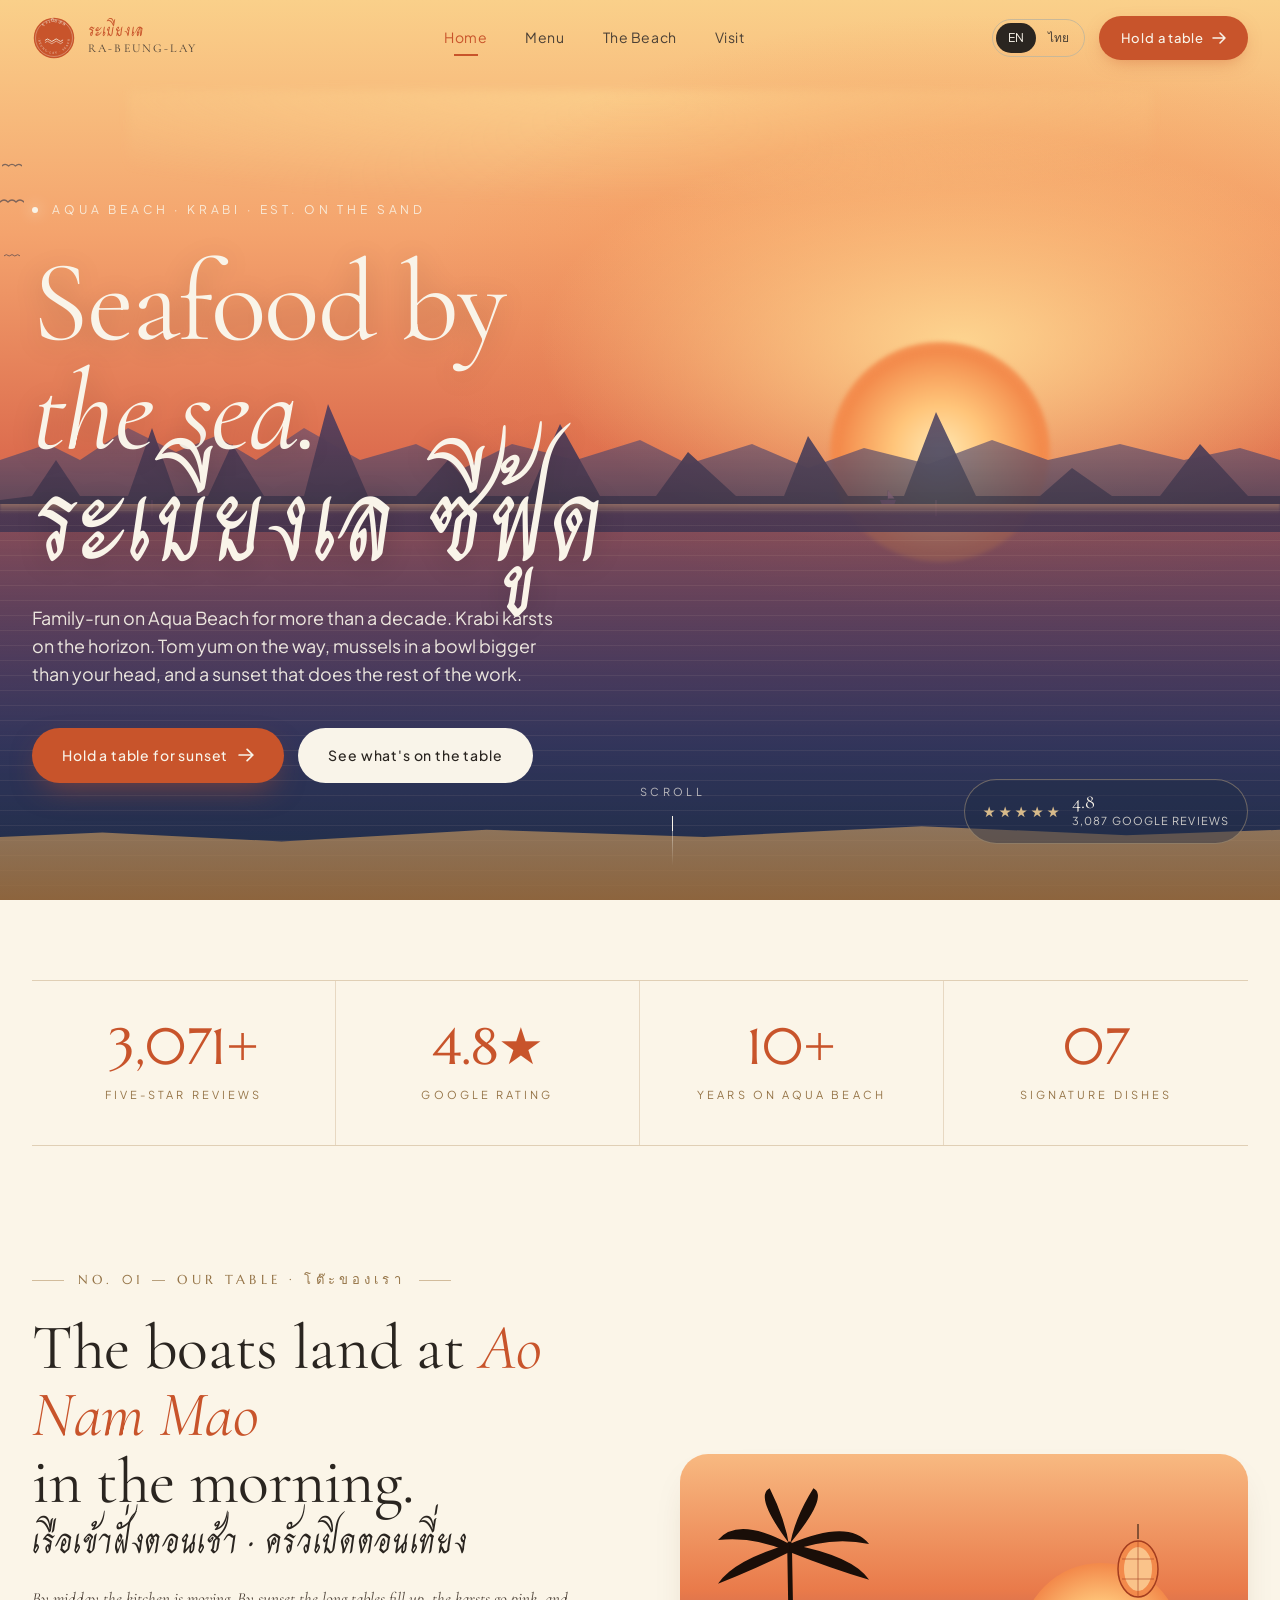
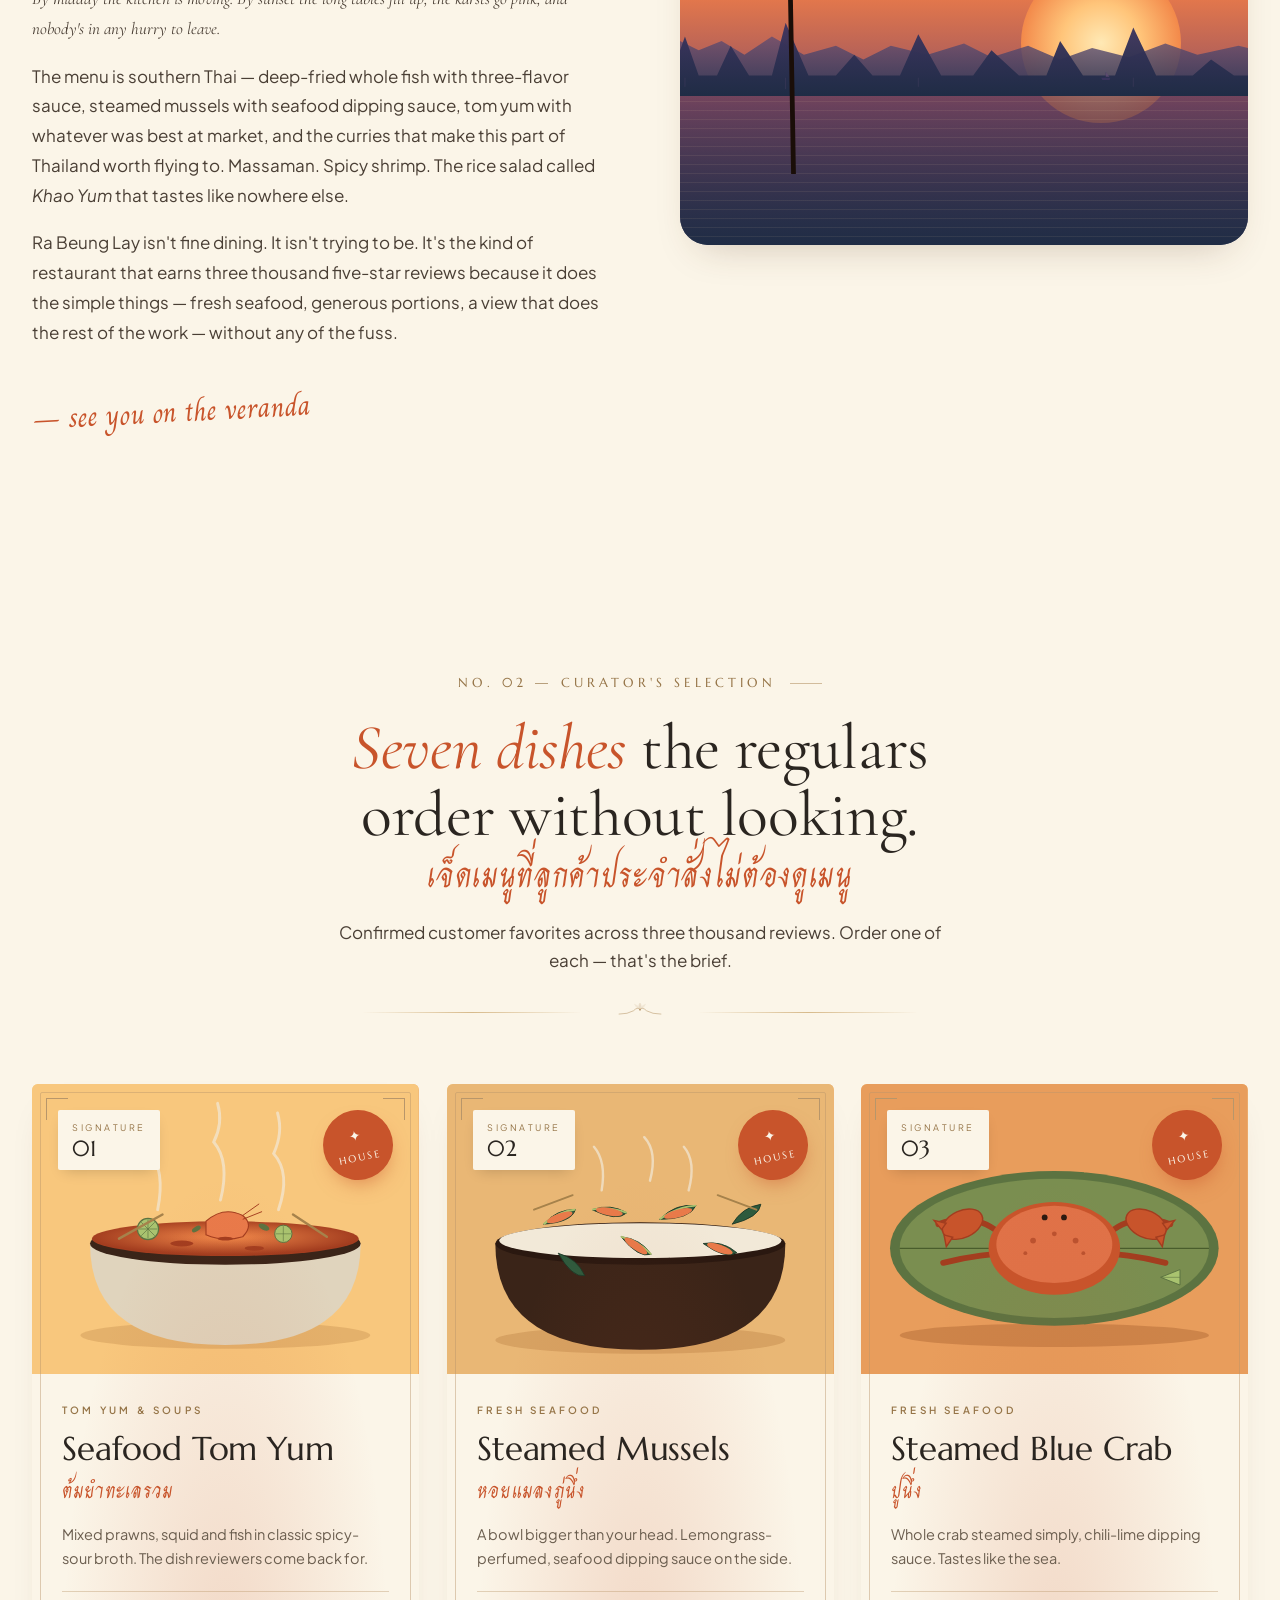
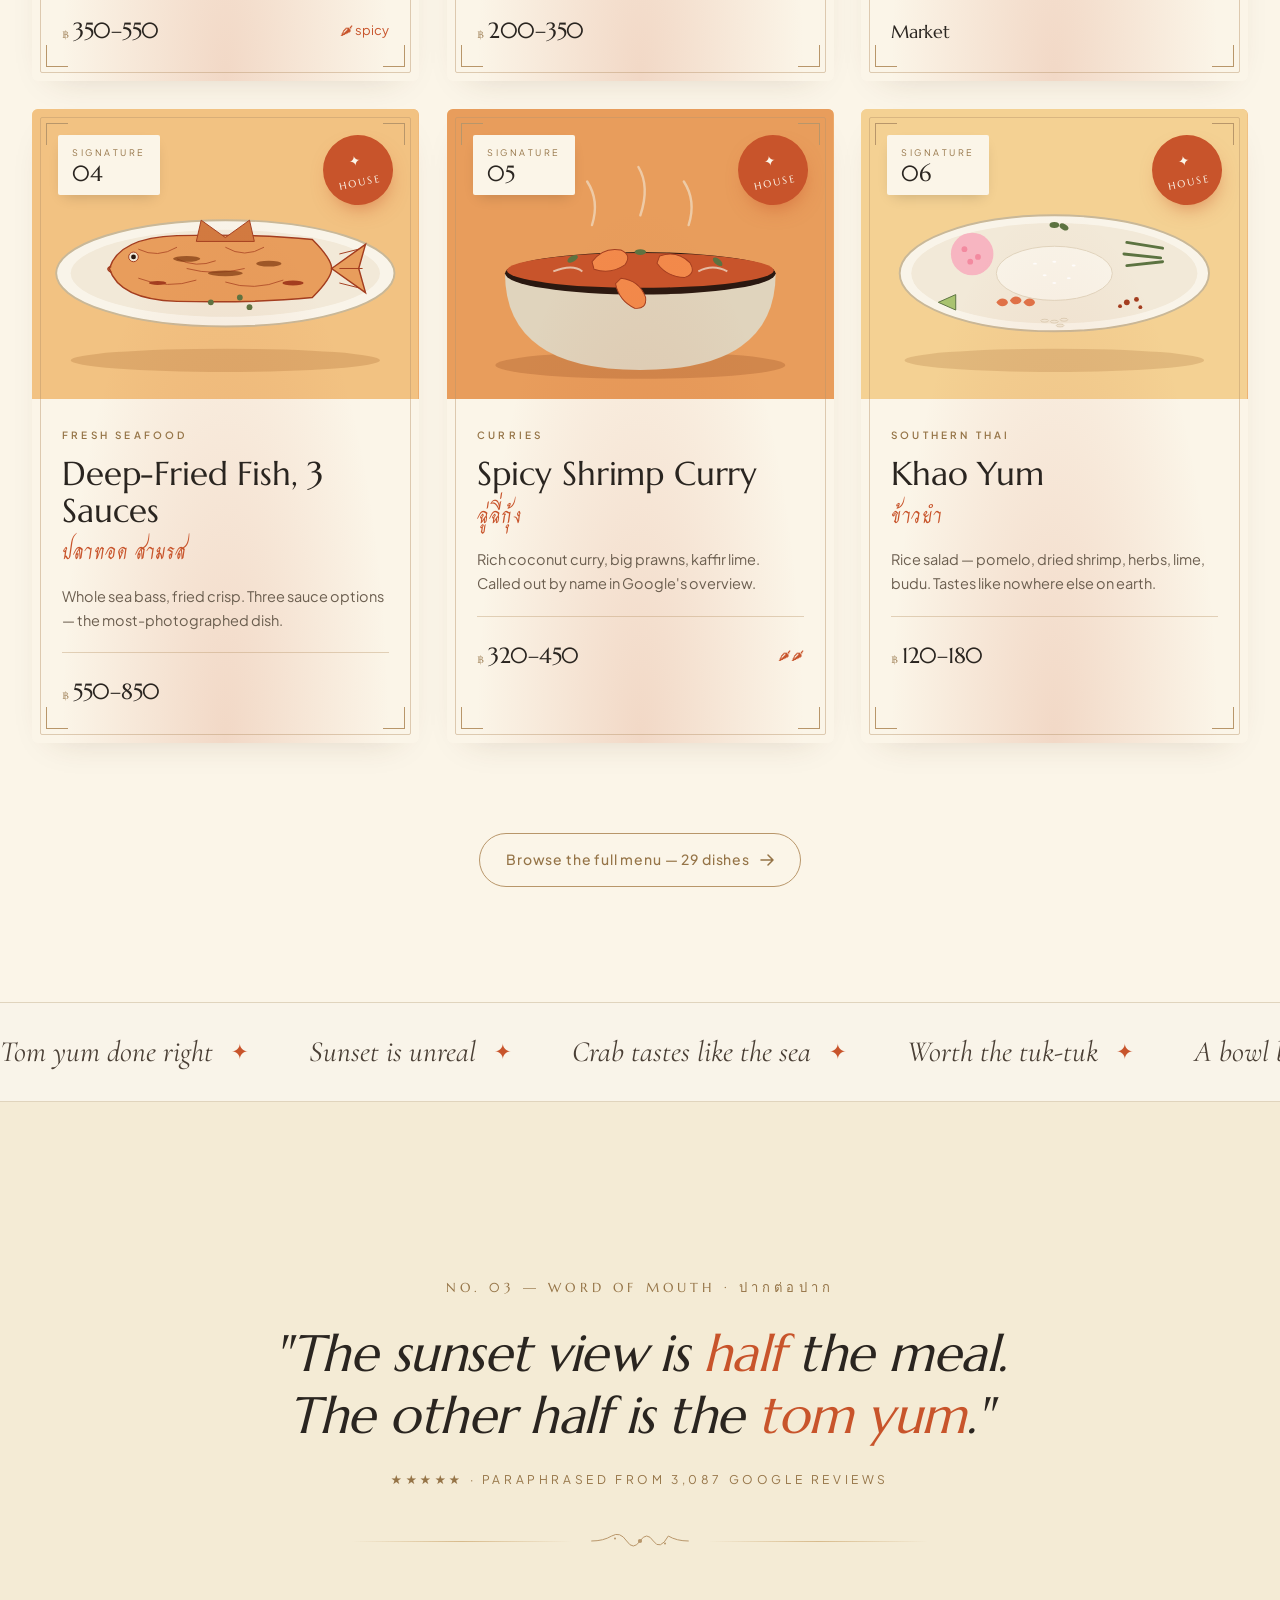
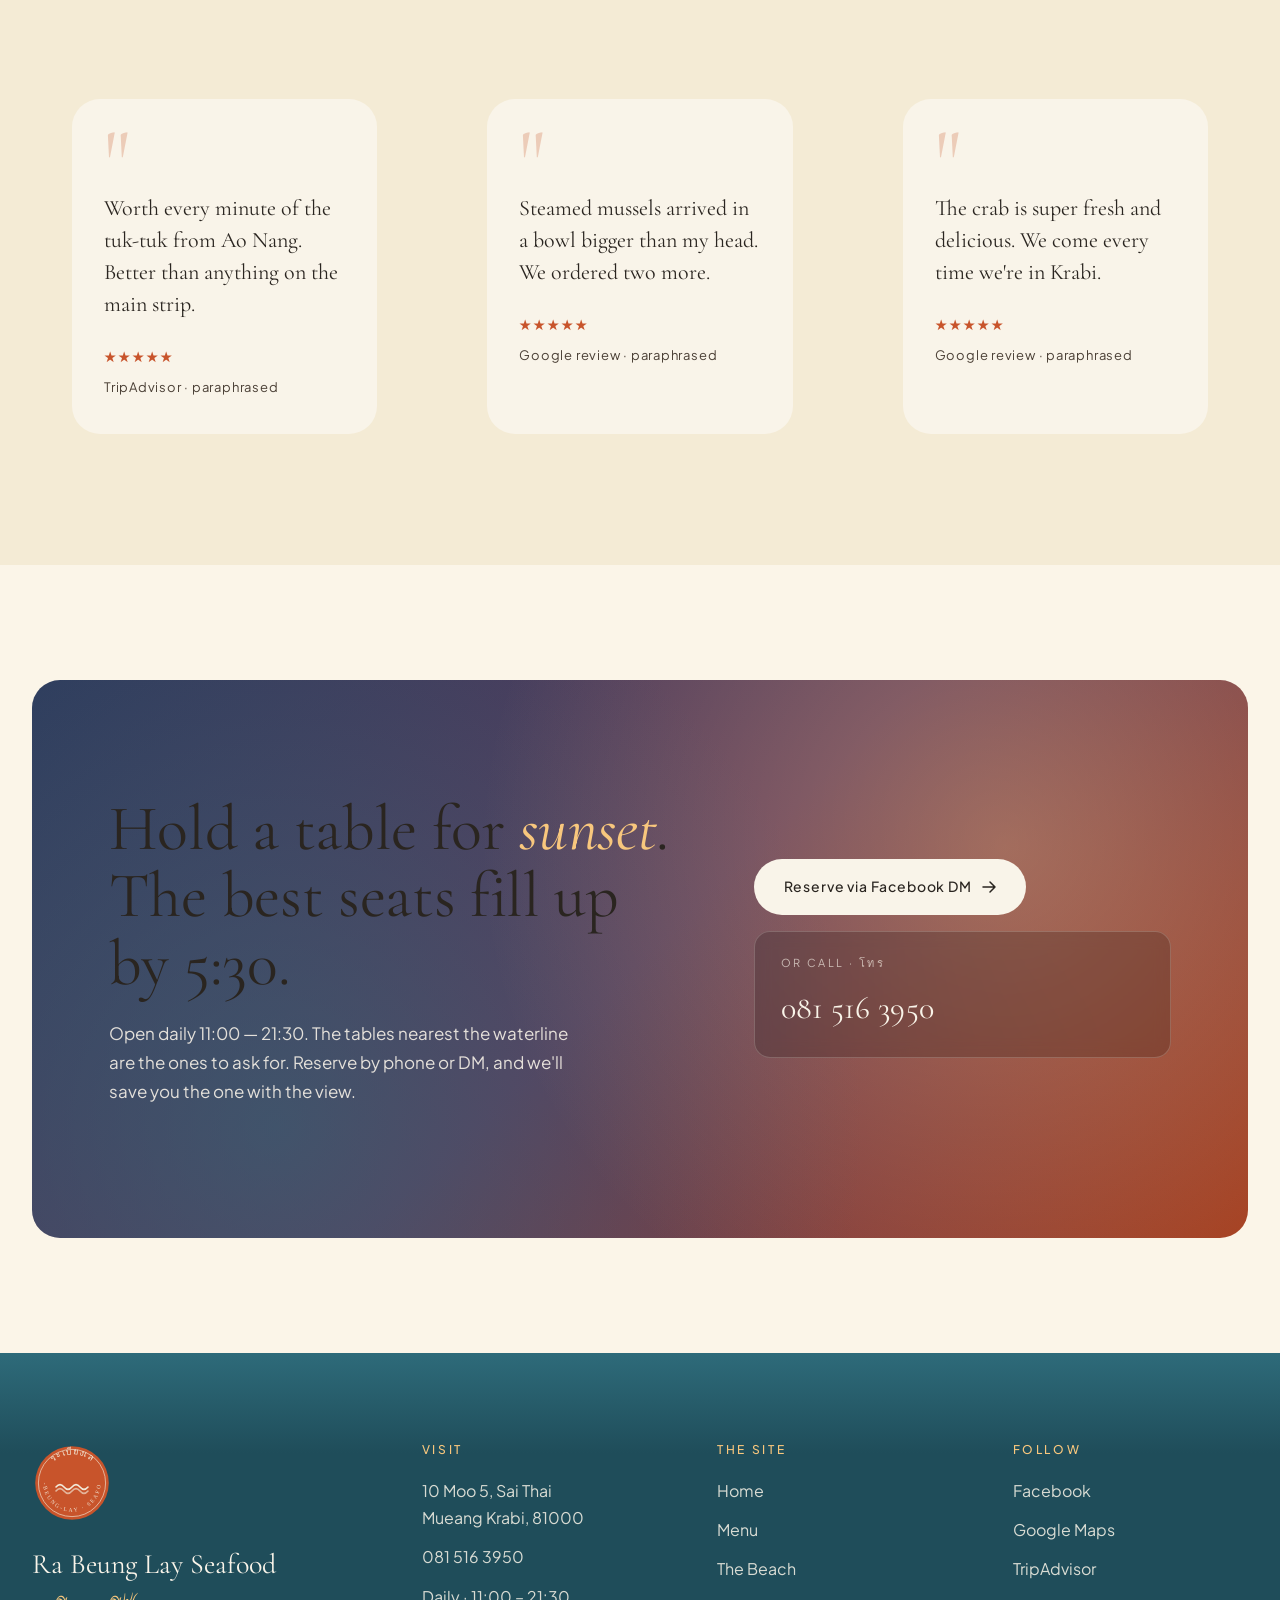
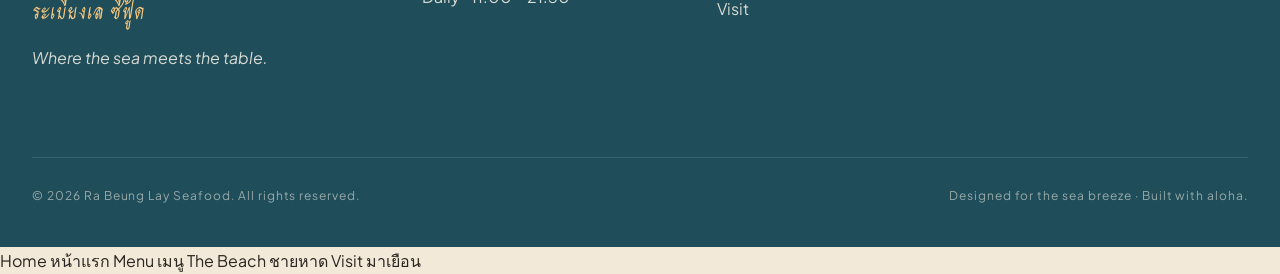
==== commit 4c342678: "ue" ====
--- a/site/index.html
+++ b/site/index.html
@@ -43,6 +43,13 @@
   }
 }
 </script>
+<script>
+try {
+  var l = localStorage.getItem('rabeunglay-lang') || 'en';
+  document.documentElement.dataset.lang = l;
+  document.documentElement.lang = l;
+} catch(e) {}
+</script>
 </head>
 <body>
 
@@ -57,10 +64,10 @@
       </span>
     </a>
     <nav class="nav__links" aria-label="Primary">
-      <a class="nav__link is-active" href="index.html">Home</a>
-      <a class="nav__link" href="menu.html">Menu</a>
-      <a class="nav__link" href="the-beach.html">The Beach</a>
-      <a class="nav__link" href="visit.html">Visit</a>
+      <a class="nav__link is-active" href="index.html" data-th="หน้าแรก">Home</a>
+      <a class="nav__link" href="menu.html" data-th="เมนู">Menu</a>
+      <a class="nav__link" href="the-beach.html" data-th="ชายหาด">The Beach</a>
+      <a class="nav__link" href="visit.html" data-th="มาเยือน">Visit</a>
     </nav>
     <div class="nav__cta-wrap" style="display:flex;gap:14px;align-items:center;">
       <div class="lang-toggle" role="group" aria-label="Language">
@@ -68,17 +75,17 @@
         <button data-lang="th">ไทย</button>
       </div>
       <a class="nav__cta" data-magnet href="visit.html#reserve">
-        Hold a table
+        <span data-th="จองโต๊ะ">Hold a table</span>
         <svg class="arrow" width="14" height="12" viewBox="0 0 14 12" fill="none"><path d="M1 6h12M8 1l5 5-5 5" stroke="currentColor" stroke-width="1.5" stroke-linecap="round" stroke-linejoin="round"/></svg>
       </a>
       <button class="nav__burger" aria-label="Menu"><span></span><span></span><span></span></button>
     </div>
   </div>
   <div class="nav__mobile">
-    <a href="index.html">Home <span class="th">หน้าแรก</span></a>
-    <a href="menu.html">Menu <span class="th">เมนู</span></a>
-    <a href="the-beach.html">The Beach <span class="th">ชายหาด</span></a>
-    <a href="visit.html">Visit <span class="th">มาเยือน</span></a>
+    <a href="index.html"><span data-th="หน้าแรก">Home</span> <span class="th lang-en">หน้าแรก</span></a>
+    <a href="menu.html"><span data-th="เมนู">Menu</span> <span class="th lang-en">เมนู</span></a>
+    <a href="the-beach.html"><span data-th="ชายหาด">The Beach</span> <span class="th lang-en">ชายหาด</span></a>
+    <a href="visit.html"><span data-th="มาเยือน">Visit</span> <span class="th lang-en">มาเยือน</span></a>
   </div>
 </header>
 
@@ -103,22 +110,25 @@
   <div class="hero__content">
     <div class="hero__eyebrow">
       <span class="dot"></span>
-      Aqua Beach · Krabi · est. on the sand
+      <span data-th="หาดอควา · กระบี่ · ก่อตั้งบนผืนทราย">Aqua Beach · Krabi · est. on the sand</span>
     </div>
     <h1 class="hero__title">
-      <span>Seafood by</span>
-      <span>the sea.</span>
+      <span class="lang-en">Seafood by</span>
+      <span class="lang-en">the sea.</span>
+      <span class="lang-th">ซีฟู้ด</span>
+      <span class="lang-th">ริมทะเล</span>
       <span class="thai-display">ระเบียงเล ซีฟู้ด</span>
     </h1>
     <p class="hero__lead">
-      Family-run on Aqua Beach for more than a decade. Krabi karsts on the horizon. Tom yum on the way, mussels in a bowl bigger than your head, and a sunset that does the rest of the work.
+      <span class="lang-en">Family-run on Aqua Beach for more than a decade. Krabi karsts on the horizon. Tom yum on the way, mussels in a bowl bigger than your head, and a sunset that does the rest of the work.</span>
+      <span class="lang-th">ร้านครอบครัวบนหาดอความากว่าทศวรรษ เขาหินปูนกระบี่ที่ปลายขอบฟ้า ต้มยำกำลังมา หอยแมลงภู่ในชามใหญ่กว่าหัว และพระอาทิตย์ตกที่ทำหน้าที่ที่เหลือให้เอง</span>
     </p>
     <div class="hero__cta">
       <a class="btn btn--primary" data-magnet href="visit.html#reserve">
-        Hold a table for sunset
+        <span data-th="จองโต๊ะรับพระอาทิตย์ตก">Hold a table for sunset</span>
         <svg class="arrow" width="16" height="14" viewBox="0 0 14 12" fill="none"><path d="M1 6h12M8 1l5 5-5 5" stroke="currentColor" stroke-width="1.5" stroke-linecap="round" stroke-linejoin="round"/></svg>
       </a>
-      <a class="btn btn--white" href="menu.html">See what's on the table</a>
+      <a class="btn btn--white" href="menu.html" data-th="ดูเมนูของเรา">See what's on the table</a>
     </div>
   </div>
 
@@ -127,13 +137,13 @@
       <div class="stars">★ ★ ★ ★ ★</div>
       <div>
         <div class="num">4.8</div>
-        <div class="label">3,087 Google reviews</div>
+        <div class="label" data-th="3,087 รีวิว Google">3,087 Google reviews</div>
       </div>
     </div>
   </div>
 
   <div class="hero__scroll">
-    <div>Scroll</div>
+    <div data-th="เลื่อน">Scroll</div>
     <div class="line"></div>
   </div>
 </section>
@@ -144,19 +154,19 @@
     <div class="spec reveal">
       <div class="spec__cell">
         <div class="spec__no"><span data-count="3087">0</span>+</div>
-        <div class="spec__lbl">Five-star reviews</div>
+        <div class="spec__lbl" data-th="รีวิวห้าดาว">Five-star reviews</div>
       </div>
       <div class="spec__cell">
         <div class="spec__no"><span data-count="4.8">0</span>★</div>
-        <div class="spec__lbl">Google rating</div>
+        <div class="spec__lbl" data-th="คะแนน Google">Google rating</div>
       </div>
       <div class="spec__cell">
         <div class="spec__no"><span data-count="10">0</span>+</div>
-        <div class="spec__lbl">Years on Aqua Beach</div>
+        <div class="spec__lbl" data-th="ปี บนหาดอควา">Years on Aqua Beach</div>
       </div>
       <div class="spec__cell">
         <div class="spec__no">07</div>
-        <div class="spec__lbl">Signature dishes</div>
+        <div class="spec__lbl" data-th="เมนูซิกเนเจอร์">Signature dishes</div>
       </div>
     </div>
   </div>
@@ -167,16 +177,24 @@
   <div class="container">
     <div class="split">
       <div class="story reveal">
-        <div class="idx">No. 01 — Our table · โต๊ะของเรา</div>
+        <div class="idx"><span class="lang-en">No. 01 — Our table · โต๊ะของเรา</span><span class="lang-th">ฉบับที่ ๐๑ — โต๊ะของเรา</span></div>
         <h2 class="section__title" style="margin-top: 22px;">
-          The boats land at <em>Ao Nam Mao</em><br>
-          in the morning.
-          <span class="th th-ink">เรือเข้าฝั่งตอนเช้า · ครัวเปิดตอนเที่ยง</span>
+          <span class="lang-en">The boats land at <em>Ao Nam Mao</em><br>in the morning.<span class="th th-ink">เรือเข้าฝั่งตอนเช้า · ครัวเปิดตอนเที่ยง</span></span>
+          <span class="lang-th">เรือเข้าฝั่งที่ <em>อ่าวน้ำเมา</em><br>ทุกเช้า</span>
         </h2>
-        <p class="story__lead">By midday the kitchen is moving. By sunset the long tables fill up, the karsts go pink, and nobody's in any hurry to leave.</p>
-        <p>The menu is southern Thai — deep-fried whole fish with three-flavor sauce, steamed mussels with seafood dipping sauce, tom yum with whatever was best at market, and the curries that make this part of Thailand worth flying to. Massaman. Spicy shrimp. The rice salad called <em>Khao Yum</em> that tastes like nowhere else.</p>
-        <p>Ra Beung Lay isn't fine dining. It isn't trying to be. It's the kind of restaurant that earns three thousand five-star reviews because it does the simple things — fresh seafood, generous portions, a view that does the rest of the work — without any of the fuss.</p>
-        <div class="story__sign">— see you on the veranda</div>
+        <p class="story__lead">
+          <span class="lang-en">By midday the kitchen is moving. By sunset the long tables fill up, the karsts go pink, and nobody's in any hurry to leave.</span>
+          <span class="lang-th">พอเที่ยง ครัวก็เริ่มเดิน พอพระอาทิตย์ตก โต๊ะยาวก็เต็ม เขาหินปูนเปลี่ยนเป็นสีชมพู และไม่มีใครรีบกลับบ้าน</span>
+        </p>
+        <p>
+          <span class="lang-en">The menu is southern Thai — deep-fried whole fish with three-flavor sauce, steamed mussels with seafood dipping sauce, tom yum with whatever was best at market, and the curries that make this part of Thailand worth flying to. Massaman. Spicy shrimp. The rice salad called <em>Khao Yum</em> that tastes like nowhere else.</span>
+          <span class="lang-th">เมนูของเราคืออาหารใต้ — ปลาทอดราดสามรส หอยแมลงภู่นึ่งกับน้ำจิ้มซีฟู้ด ต้มยำกับวัตถุดิบที่ดีที่สุดในตลาดวันนั้น และแกงที่ทำให้ภาคใต้ของไทยน่าบินมา มัสมั่น ฉู่ฉี่กุ้ง และข้าวยำที่อร่อยไม่เหมือนที่ไหน</span>
+        </p>
+        <p>
+          <span class="lang-en">Ra Beung Lay isn't fine dining. It isn't trying to be. It's the kind of restaurant that earns three thousand five-star reviews because it does the simple things — fresh seafood, generous portions, a view that does the rest of the work — without any of the fuss.</span>
+          <span class="lang-th">ระเบียงเลไม่ใช่ร้านหรู และไม่พยายามเป็น เราเป็นร้านที่ได้รีวิวห้าดาวสามพันรีวิว เพราะทำของง่ายๆ ให้ดี — อาหารทะเลสด สั่งครั้งเดียวอิ่ม วิวที่ทำงานที่เหลือให้เอง — โดยไม่มีพิธีรีตอง</span>
+        </p>
+        <div class="story__sign"><span class="lang-en">— see you on the veranda</span><span class="lang-th">— พบกันที่ระเบียง</span></div>
       </div>
       <div class="frame frame--landscape reveal reveal--delay-1">
         <div class="frame__scene">
@@ -218,12 +236,15 @@
 <section class="section" style="background: var(--paper);">
   <div class="container">
     <div class="section__head section__head--center reveal">
-      <div class="idx idx--solo" style="justify-content:center;">No. 02 — Curator's Selection</div>
+      <div class="idx idx--solo" style="justify-content:center;"><span class="lang-en">No. 02 — Curator's Selection</span><span class="lang-th">ฉบับที่ ๐๒ — เมนูคัดสรร</span></div>
       <h2 class="section__title" style="margin-top:20px;">
-        <em>Seven dishes</em> the regulars<br>order without looking.
-        <span class="th">เจ็ดเมนูที่ลูกค้าประจำสั่งไม่ต้องดูเมนู</span>
+        <span class="lang-en"><em>Seven dishes</em> the regulars<br>order without looking.<span class="th">เจ็ดเมนูที่ลูกค้าประจำสั่งไม่ต้องดูเมนู</span></span>
+        <span class="lang-th"><em>เจ็ดเมนู</em> ที่ขาประจำ<br>สั่งโดยไม่ต้องดูเมนู</span>
       </h2>
-      <p class="section__lead" style="margin-inline:auto;">Confirmed customer favorites across three thousand reviews. Order one of each — that's the brief.</p>
+      <p class="section__lead" style="margin-inline:auto;">
+        <span class="lang-en">Confirmed customer favorites across three thousand reviews. Order one of each — that's the brief.</span>
+        <span class="lang-th">เมนูยอดนิยมจากกว่าสามพันรีวิว สั่งครบทั้งหมดแล้วแชร์กัน — เท่านี้ก็พอแล้ว</span>
+      </p>
       <div class="flourish" style="margin-top: 28px;">
         <svg style="color:var(--brass);width:80px;"><use href="assets/img/filigree.svg#flourish-lotus"/></svg>
       </div>
@@ -233,29 +254,29 @@
       <a class="dish-pro reveal" href="menu.html#tom-yum-and-soups">
         <div class="dish-pro__corner tl"></div><div class="dish-pro__corner tr"></div>
         <div class="dish-pro__corner bl"></div><div class="dish-pro__corner br"></div>
-        <div class="dish-pro__no"><span class="lbl">Signature</span><span class="num">01</span></div>
-        <div class="dish-pro__sig"><span class="star">✦</span><span>House</span></div>
+        <div class="dish-pro__no"><span class="lbl" data-th="ซิกเนเจอร์">Signature</span><span class="num">01</span></div>
+        <div class="dish-pro__sig"><span class="star">✦</span><span data-th="ของขึ้นชื่อ">House</span></div>
         <div class="dish-pro__art"><svg viewBox="0 0 400 300"><use href="assets/img/dishes.svg#dish-tomyum"/></svg></div>
         <div class="dish-pro__body">
-          <div class="dish-pro__cat">Tom Yum & Soups</div>
-          <h3 class="dish-pro__name">Seafood Tom Yum</h3>
-          <div class="dish-pro__th">ต้มยำทะเลรวม</div>
-          <p class="dish-pro__desc">Mixed prawns, squid and fish in classic spicy-sour broth. The dish reviewers come back for.</p>
-          <div class="dish-pro__foot"><span class="price"><span class="currency">฿</span>350–550</span><span class="chili-pro">🌶 spicy</span></div>
+          <div class="dish-pro__cat"><span class="lang-en">Tom Yum & Soups</span><span class="lang-th">ต้มยำและซุป</span></div>
+          <h3 class="dish-pro__name" data-th="ต้มยำทะเลรวม">Seafood Tom Yum</h3>
+          <div class="dish-pro__th lang-en">ต้มยำทะเลรวม</div>
+          <p class="dish-pro__desc"><span class="lang-en">Mixed prawns, squid and fish in classic spicy-sour broth. The dish reviewers come back for.</span><span class="lang-th">กุ้ง ปลาหมึก ปลา ในน้ำต้มยำเปรี้ยวเผ็ดสูตรคลาสสิก เมนูที่คนรีวิวกลับมาสั่งซ้ำ</span></p>
+          <div class="dish-pro__foot"><span class="price"><span class="currency">฿</span>350–550</span><span class="chili-pro">🌶 <span data-th="เผ็ด">spicy</span></span></div>
         </div>
       </a>
 
       <a class="dish-pro reveal reveal--delay-1" href="menu.html#fresh-seafood">
         <div class="dish-pro__corner tl"></div><div class="dish-pro__corner tr"></div>
         <div class="dish-pro__corner bl"></div><div class="dish-pro__corner br"></div>
-        <div class="dish-pro__no"><span class="lbl">Signature</span><span class="num">02</span></div>
-        <div class="dish-pro__sig"><span class="star">✦</span><span>House</span></div>
+        <div class="dish-pro__no"><span class="lbl" data-th="ซิกเนเจอร์">Signature</span><span class="num">02</span></div>
+        <div class="dish-pro__sig"><span class="star">✦</span><span data-th="ของขึ้นชื่อ">House</span></div>
         <div class="dish-pro__art"><svg viewBox="0 0 400 300"><use href="assets/img/dishes.svg#dish-mussels"/></svg></div>
         <div class="dish-pro__body">
-          <div class="dish-pro__cat">Fresh Seafood</div>
-          <h3 class="dish-pro__name">Steamed Mussels</h3>
-          <div class="dish-pro__th">หอยแมลงภู่นึ่ง</div>
-          <p class="dish-pro__desc">A bowl bigger than your head. Lemongrass-perfumed, seafood dipping sauce on the side.</p>
+          <div class="dish-pro__cat"><span class="lang-en">Fresh Seafood</span><span class="lang-th">อาหารทะเลสด</span></div>
+          <h3 class="dish-pro__name" data-th="หอยแมลงภู่นึ่ง">Steamed Mussels</h3>
+          <div class="dish-pro__th lang-en">หอยแมลงภู่นึ่ง</div>
+          <p class="dish-pro__desc"><span class="lang-en">A bowl bigger than your head. Lemongrass-perfumed, seafood dipping sauce on the side.</span><span class="lang-th">ชามใหญ่กว่าหัว หอมตะไคร้ พร้อมน้ำจิ้มซีฟู้ดแยกข้าง</span></p>
           <div class="dish-pro__foot"><span class="price"><span class="currency">฿</span>200–350</span></div>
         </div>
       </a>
@@ -263,29 +284,29 @@
       <a class="dish-pro reveal reveal--delay-2" href="menu.html#fresh-seafood">
         <div class="dish-pro__corner tl"></div><div class="dish-pro__corner tr"></div>
         <div class="dish-pro__corner bl"></div><div class="dish-pro__corner br"></div>
-        <div class="dish-pro__no"><span class="lbl">Signature</span><span class="num">03</span></div>
-        <div class="dish-pro__sig"><span class="star">✦</span><span>House</span></div>
+        <div class="dish-pro__no"><span class="lbl" data-th="ซิกเนเจอร์">Signature</span><span class="num">03</span></div>
+        <div class="dish-pro__sig"><span class="star">✦</span><span data-th="ของขึ้นชื่อ">House</span></div>
         <div class="dish-pro__art"><svg viewBox="0 0 400 300"><use href="assets/img/dishes.svg#dish-crab"/></svg></div>
         <div class="dish-pro__body">
-          <div class="dish-pro__cat">Fresh Seafood</div>
-          <h3 class="dish-pro__name">Steamed Blue Crab</h3>
-          <div class="dish-pro__th">ปูนึ่ง</div>
-          <p class="dish-pro__desc">Whole crab steamed simply, chili-lime dipping sauce. Tastes like the sea.</p>
-          <div class="dish-pro__foot"><span class="price"><small>Market</small></span></div>
+          <div class="dish-pro__cat"><span class="lang-en">Fresh Seafood</span><span class="lang-th">อาหารทะเลสด</span></div>
+          <h3 class="dish-pro__name" data-th="ปูนึ่ง">Steamed Blue Crab</h3>
+          <div class="dish-pro__th lang-en">ปูนึ่ง</div>
+          <p class="dish-pro__desc"><span class="lang-en">Whole crab steamed simply, chili-lime dipping sauce. Tastes like the sea.</span><span class="lang-th">ปูตัวเต็มนึ่งแบบบ้านๆ น้ำจิ้มพริกมะนาว รสชาติเหมือนทะเล</span></p>
+          <div class="dish-pro__foot"><span class="price"><small data-th="ราคาตลาด">Market</small></span></div>
         </div>
       </a>
 
       <a class="dish-pro reveal" href="menu.html#fresh-seafood">
         <div class="dish-pro__corner tl"></div><div class="dish-pro__corner tr"></div>
         <div class="dish-pro__corner bl"></div><div class="dish-pro__corner br"></div>
-        <div class="dish-pro__no"><span class="lbl">Signature</span><span class="num">04</span></div>
-        <div class="dish-pro__sig"><span class="star">✦</span><span>House</span></div>
+        <div class="dish-pro__no"><span class="lbl" data-th="ซิกเนเจอร์">Signature</span><span class="num">04</span></div>
+        <div class="dish-pro__sig"><span class="star">✦</span><span data-th="ของขึ้นชื่อ">House</span></div>
         <div class="dish-pro__art"><svg viewBox="0 0 400 300"><use href="assets/img/dishes.svg#dish-fish"/></svg></div>
         <div class="dish-pro__body">
-          <div class="dish-pro__cat">Fresh Seafood</div>
-          <h3 class="dish-pro__name">Deep-Fried Fish, 3 Sauces</h3>
-          <div class="dish-pro__th">ปลาทอด สามรส</div>
-          <p class="dish-pro__desc">Whole sea bass, fried crisp. Three sauce options — the most-photographed dish.</p>
+          <div class="dish-pro__cat"><span class="lang-en">Fresh Seafood</span><span class="lang-th">อาหารทะเลสด</span></div>
+          <h3 class="dish-pro__name" data-th="ปลาทอดสามรส">Deep-Fried Fish, 3 Sauces</h3>
+          <div class="dish-pro__th lang-en">ปลาทอด สามรส</div>
+          <p class="dish-pro__desc"><span class="lang-en">Whole sea bass, fried crisp. Three sauce options — the most-photographed dish.</span><span class="lang-th">ปลากะพงทอดกรอบทั้งตัว เลือกซอสสามแบบ — เมนูที่ถูกถ่ายมากที่สุด</span></p>
           <div class="dish-pro__foot"><span class="price"><span class="currency">฿</span>550–850</span></div>
         </div>
       </a>
@@ -293,14 +314,14 @@
       <a class="dish-pro reveal reveal--delay-1" href="menu.html#curries">
         <div class="dish-pro__corner tl"></div><div class="dish-pro__corner tr"></div>
         <div class="dish-pro__corner bl"></div><div class="dish-pro__corner br"></div>
-        <div class="dish-pro__no"><span class="lbl">Signature</span><span class="num">05</span></div>
-        <div class="dish-pro__sig"><span class="star">✦</span><span>House</span></div>
+        <div class="dish-pro__no"><span class="lbl" data-th="ซิกเนเจอร์">Signature</span><span class="num">05</span></div>
+        <div class="dish-pro__sig"><span class="star">✦</span><span data-th="ของขึ้นชื่อ">House</span></div>
         <div class="dish-pro__art"><svg viewBox="0 0 400 300"><use href="assets/img/dishes.svg#dish-curry"/></svg></div>
         <div class="dish-pro__body">
-          <div class="dish-pro__cat">Curries</div>
-          <h3 class="dish-pro__name">Spicy Shrimp Curry</h3>
-          <div class="dish-pro__th">ฉู่ฉี่กุ้ง</div>
-          <p class="dish-pro__desc">Rich coconut curry, big prawns, kaffir lime. Called out by name in Google's overview.</p>
+          <div class="dish-pro__cat"><span class="lang-en">Curries</span><span class="lang-th">แกง</span></div>
+          <h3 class="dish-pro__name" data-th="ฉู่ฉี่กุ้ง">Spicy Shrimp Curry</h3>
+          <div class="dish-pro__th lang-en">ฉู่ฉี่กุ้ง</div>
+          <p class="dish-pro__desc"><span class="lang-en">Rich coconut curry, big prawns, kaffir lime. Called out by name in Google's overview.</span><span class="lang-th">แกงกะทิรสเข้มข้น กุ้งตัวใหญ่ ใบมะกรูด Google ระบุชื่อเมนูนี้โดยตรง</span></p>
           <div class="dish-pro__foot"><span class="price"><span class="currency">฿</span>320–450</span><span class="chili-pro">🌶🌶</span></div>
         </div>
       </a>
@@ -308,14 +329,14 @@
       <a class="dish-pro reveal reveal--delay-2" href="menu.html#southern-thai">
         <div class="dish-pro__corner tl"></div><div class="dish-pro__corner tr"></div>
         <div class="dish-pro__corner bl"></div><div class="dish-pro__corner br"></div>
-        <div class="dish-pro__no"><span class="lbl">Signature</span><span class="num">06</span></div>
-        <div class="dish-pro__sig"><span class="star">✦</span><span>House</span></div>
+        <div class="dish-pro__no"><span class="lbl" data-th="ซิกเนเจอร์">Signature</span><span class="num">06</span></div>
+        <div class="dish-pro__sig"><span class="star">✦</span><span data-th="ของขึ้นชื่อ">House</span></div>
         <div class="dish-pro__art"><svg viewBox="0 0 400 300"><use href="assets/img/dishes.svg#dish-khaoyum"/></svg></div>
         <div class="dish-pro__body">
-          <div class="dish-pro__cat">Southern Thai</div>
-          <h3 class="dish-pro__name">Khao Yum</h3>
-          <div class="dish-pro__th">ข้าวยำ</div>
-          <p class="dish-pro__desc">Rice salad — pomelo, dried shrimp, herbs, lime, budu. Tastes like nowhere else on earth.</p>
+          <div class="dish-pro__cat"><span class="lang-en">Southern Thai</span><span class="lang-th">อาหารใต้</span></div>
+          <h3 class="dish-pro__name" data-th="ข้าวยำ">Khao Yum</h3>
+          <div class="dish-pro__th lang-en">ข้าวยำ</div>
+          <p class="dish-pro__desc"><span class="lang-en">Rice salad — pomelo, dried shrimp, herbs, lime, budu. Tastes like nowhere else on earth.</span><span class="lang-th">ข้าวยำ — ส้มโอ กุ้งแห้ง สมุนไพร มะนาว น้ำบูดู รสชาติไม่เหมือนที่ไหน</span></p>
           <div class="dish-pro__foot"><span class="price"><span class="currency">฿</span>120–180</span></div>
         </div>
       </a>
@@ -323,7 +344,7 @@
 
     <div style="margin-top: 60px; text-align: center;" class="reveal">
       <a class="btn btn--brass" data-magnet href="menu.html">
-        Browse the full menu — 29 dishes
+        <span data-th="ดูเมนูทั้งหมด — 29 เมนู">Browse the full menu — 29 dishes</span>
         <svg class="arrow" width="14" height="12" viewBox="0 0 14 12" fill="none"><path d="M1 6h12M8 1l5 5-5 5" stroke="currentColor" stroke-width="1.5" stroke-linecap="round" stroke-linejoin="round"/></svg>
       </a>
     </div>
@@ -333,21 +354,21 @@
 <!-- ===== Marquee of praise ===== -->
 <div class="marquee" aria-hidden="true">
   <div class="marquee__track">
-    <div class="marquee__item">Tom yum done right <span class="star">✦</span></div>
-    <div class="marquee__item">Sunset is unreal <span class="star">✦</span></div>
-    <div class="marquee__item">Crab tastes like the sea <span class="star">✦</span></div>
-    <div class="marquee__item">Worth the tuk-tuk <span class="star">✦</span></div>
-    <div class="marquee__item">A bowl bigger than my head <span class="star">✦</span></div>
-    <div class="marquee__item">Better than anything on the strip <span class="star">✦</span></div>
-    <div class="marquee__item">Karsts on the horizon <span class="star">✦</span></div>
+    <div class="marquee__item"><span class="lang-en">Tom yum done right</span><span class="lang-th">ต้มยำรสจัดจ้าน</span> <span class="star">✦</span></div>
+    <div class="marquee__item"><span class="lang-en">Sunset is unreal</span><span class="lang-th">พระอาทิตย์ตกสวยเหลือเชื่อ</span> <span class="star">✦</span></div>
+    <div class="marquee__item"><span class="lang-en">Crab tastes like the sea</span><span class="lang-th">ปูสดจากทะเล</span> <span class="star">✦</span></div>
+    <div class="marquee__item"><span class="lang-en">Worth the tuk-tuk</span><span class="lang-th">คุ้มกับการนั่งตุ๊กตุ๊ก</span> <span class="star">✦</span></div>
+    <div class="marquee__item"><span class="lang-en">A bowl bigger than my head</span><span class="lang-th">ชามใหญ่กว่าหัว</span> <span class="star">✦</span></div>
+    <div class="marquee__item"><span class="lang-en">Better than anything on the strip</span><span class="lang-th">ดีกว่าร้านในย่านท่องเที่ยว</span> <span class="star">✦</span></div>
+    <div class="marquee__item"><span class="lang-en">Karsts on the horizon</span><span class="lang-th">เขาหินปูนปลายขอบฟ้า</span> <span class="star">✦</span></div>
     <!-- duplicate for seamless loop -->
-    <div class="marquee__item">Tom yum done right <span class="star">✦</span></div>
-    <div class="marquee__item">Sunset is unreal <span class="star">✦</span></div>
-    <div class="marquee__item">Crab tastes like the sea <span class="star">✦</span></div>
-    <div class="marquee__item">Worth the tuk-tuk <span class="star">✦</span></div>
-    <div class="marquee__item">A bowl bigger than my head <span class="star">✦</span></div>
-    <div class="marquee__item">Better than anything on the strip <span class="star">✦</span></div>
-    <div class="marquee__item">Karsts on the horizon <span class="star">✦</span></div>
+    <div class="marquee__item"><span class="lang-en">Tom yum done right</span><span class="lang-th">ต้มยำรสจัดจ้าน</span> <span class="star">✦</span></div>
+    <div class="marquee__item"><span class="lang-en">Sunset is unreal</span><span class="lang-th">พระอาทิตย์ตกสวยเหลือเชื่อ</span> <span class="star">✦</span></div>
+    <div class="marquee__item"><span class="lang-en">Crab tastes like the sea</span><span class="lang-th">ปูสดจากทะเล</span> <span class="star">✦</span></div>
+    <div class="marquee__item"><span class="lang-en">Worth the tuk-tuk</span><span class="lang-th">คุ้มกับการนั่งตุ๊กตุ๊ก</span> <span class="star">✦</span></div>
+    <div class="marquee__item"><span class="lang-en">A bowl bigger than my head</span><span class="lang-th">ชามใหญ่กว่าหัว</span> <span class="star">✦</span></div>
+    <div class="marquee__item"><span class="lang-en">Better than anything on the strip</span><span class="lang-th">ดีกว่าร้านในย่านท่องเที่ยว</span> <span class="star">✦</span></div>
+    <div class="marquee__item"><span class="lang-en">Karsts on the horizon</span><span class="lang-th">เขาหินปูนปลายขอบฟ้า</span> <span class="star">✦</span></div>
   </div>
 </div>
 
@@ -355,9 +376,12 @@
 <section class="section" style="background: var(--paper-2);">
   <div class="container">
     <div class="editorial-quote reveal">
-      <div class="editorial-quote__no">No. 03 — Word of Mouth · ปากต่อปาก</div>
-      <p class="editorial-quote__text">"The sunset view is <em>half</em> the meal.<br>The other half is the <em>tom yum</em>."</p>
-      <div class="editorial-quote__src">★★★★★ · Paraphrased from 3,087 Google reviews</div>
+      <div class="editorial-quote__no"><span class="lang-en">No. 03 — Word of Mouth · ปากต่อปาก</span><span class="lang-th">ฉบับที่ ๐๓ — ปากต่อปาก</span></div>
+      <p class="editorial-quote__text">
+        <span class="lang-en">"The sunset view is <em>half</em> the meal.<br>The other half is the <em>tom yum</em>."</span>
+        <span class="lang-th">"พระอาทิตย์ตกคือ <em>ครึ่ง</em> ของมื้ออาหาร<br>อีกครึ่งคือ <em>ต้มยำ</em>"</span>
+      </p>
+      <div class="editorial-quote__src"><span class="lang-en">★★★★★ · Paraphrased from 3,087 Google reviews</span><span class="lang-th">★★★★★ · สรุปจาก 3,087 รีวิว Google</span></div>
       <div class="flourish" style="margin-top: 40px;">
         <svg style="color:var(--brass);width:100px;"><use href="assets/img/filigree.svg#flourish-1"/></svg>
       </div>
@@ -366,21 +390,21 @@
     <div class="reviews reveal" style="margin-top: 40px;">
       <figure class="review">
         <div class="review__quote-mark">"</div>
-        <blockquote class="review__quote">Worth every minute of the tuk-tuk from Ao Nang. Better than anything on the main strip.</blockquote>
+        <blockquote class="review__quote"><span class="lang-en">Worth every minute of the tuk-tuk from Ao Nang. Better than anything on the main strip.</span><span class="lang-th">คุ้มทุกนาทีของการนั่งตุ๊กตุ๊กมาจากอ่าวนาง ดีกว่าร้านในย่านท่องเที่ยว</span></blockquote>
         <div class="review__stars">★★★★★</div>
-        <figcaption class="review__by">TripAdvisor · paraphrased</figcaption>
+        <figcaption class="review__by"><span class="lang-en">TripAdvisor · paraphrased</span><span class="lang-th">TripAdvisor · สรุปจากรีวิว</span></figcaption>
       </figure>
       <figure class="review">
         <div class="review__quote-mark">"</div>
-        <blockquote class="review__quote">Steamed mussels arrived in a bowl bigger than my head. We ordered two more.</blockquote>
+        <blockquote class="review__quote"><span class="lang-en">Steamed mussels arrived in a bowl bigger than my head. We ordered two more.</span><span class="lang-th">หอยแมลงภู่นึ่งมาในชามใหญ่กว่าหัว สั่งเพิ่มอีกสองชาม</span></blockquote>
         <div class="review__stars">★★★★★</div>
-        <figcaption class="review__by">Google review · paraphrased</figcaption>
+        <figcaption class="review__by"><span class="lang-en">Google review · paraphrased</span><span class="lang-th">Google review · สรุปจากรีวิว</span></figcaption>
       </figure>
       <figure class="review">
         <div class="review__quote-mark">"</div>
-        <blockquote class="review__quote">The crab is super fresh and delicious. We come every time we're in Krabi.</blockquote>
+        <blockquote class="review__quote"><span class="lang-en">The crab is super fresh and delicious. We come every time we're in Krabi.</span><span class="lang-th">ปูสดและอร่อยมาก เรามาทุกครั้งที่ไปกระบี่</span></blockquote>
         <div class="review__stars">★★★★★</div>
-        <figcaption class="review__by">Google review · paraphrased</figcaption>
+        <figcaption class="review__by"><span class="lang-en">Google review · paraphrased</span><span class="lang-th">Google review · สรุปจากรีวิว</span></figcaption>
       </figure>
     </div>
   </div>
@@ -392,16 +416,22 @@
     <div class="cta-panel reveal">
       <div class="cta-panel__inner">
         <div>
-          <h2 class="cta-panel__title">Hold a table for <em>sunset</em>.<br>The best seats fill up by 5:30.</h2>
-          <p class="cta-panel__lead">Open daily 11:00 — 21:30. The tables nearest the waterline are the ones to ask for. Reserve by phone or DM, and we'll save you the one with the view.</p>
+          <h2 class="cta-panel__title">
+            <span class="lang-en">Hold a table for <em>sunset</em>.<br>The best seats fill up by 5:30.</span>
+            <span class="lang-th">จองโต๊ะรับ <em>พระอาทิตย์ตก</em><br>ที่นั่งดีๆ เต็มก่อน 17:30</span>
+          </h2>
+          <p class="cta-panel__lead">
+            <span class="lang-en">Open daily 11:00 — 21:30. The tables nearest the waterline are the ones to ask for. Reserve by phone or DM, and we'll save you the one with the view.</span>
+            <span class="lang-th">เปิดทุกวัน 11:00 — 21:30 น. โต๊ะใกล้ทะเลคือที่นั่งที่ควรขอ จองทางโทรศัพท์หรือ DM แล้วเราจะเก็บโต๊ะวิวสวยให้คุณ</span>
+          </p>
         </div>
         <div class="cta-panel__actions">
           <a class="btn btn--white" data-magnet href="visit.html#reserve">
-            Reserve via Facebook DM
+            <span data-th="จองผ่าน Facebook DM">Reserve via Facebook DM</span>
             <svg class="arrow" width="14" height="12" viewBox="0 0 14 12" fill="none"><path d="M1 6h12M8 1l5 5-5 5" stroke="currentColor" stroke-width="1.5" stroke-linecap="round" stroke-linejoin="round"/></svg>
           </a>
           <a class="cta-panel__call" href="tel:+66815163950">
-            <span class="label">Or call · โทร</span>
+            <span class="label"><span class="lang-en">Or call · โทร</span><span class="lang-th">หรือโทร · Call</span></span>
             <span class="num">081 516 3950</span>
           </a>
         </div>
@@ -418,18 +448,18 @@
         <img class="footer__brand-mark" src="assets/img/logo.svg" alt="">
         <div class="footer__name">Ra Beung Lay Seafood</div>
         <div class="footer__th">ระเบียงเล ซีฟู้ด</div>
-        <p class="footer__tagline">Where the sea meets the table.</p>
+        <p class="footer__tagline"><span class="lang-en">Where the sea meets the table.</span><span class="lang-th">ที่ทะเลพบกับโต๊ะอาหาร</span></p>
       </div>
       <div>
-        <h4>Visit</h4>
+        <h4 data-th="มาเยือน">Visit</h4>
         <ul>
-          <li>10 Moo 5, Sai Thai<br>Mueang Krabi, 81000</li>
+          <li><span class="lang-en">10 Moo 5, Sai Thai<br>Mueang Krabi, 81000</span><span class="lang-th">10 หมู่ 5 ตำบลไสไทย<br>เมืองกระบี่ 81000</span></li>
           <li><a href="tel:+66815163950">081 516 3950</a></li>
-          <li>Daily · 11:00 – 21:30</li>
+          <li><span class="lang-en">Daily · 11:00 – 21:30</span><span class="lang-th">ทุกวัน · 11:00 – 21:30 น.</span></li>
         </ul>
       </div>
       <div>
-        <h4>The site</h4>
+        <h4 data-th="หน้าเว็บไซต์">The site</h4>
         <ul>
           <li><a href="index.html">Home</a></li>
           <li><a href="menu.html">Menu</a></li>
@@ -438,7 +468,7 @@
         </ul>
       </div>
       <div>
-        <h4>Follow</h4>
+        <h4 data-th="ติดตาม">Follow</h4>
         <ul>
           <li><a href="https://www.facebook.com/search/top?q=Ra+Beung+Lay+Seafood+Aqua+Beach">Facebook</a></li>
           <li><a href="https://www.google.com/maps/search/Ra+Beung+Lay+Seafood+Krabi">Google Maps</a></li>
@@ -448,13 +478,13 @@
     </div>
     <div class="footer__bottom">
       <div>© <span data-year>2026</span> Ra Beung Lay Seafood. All rights reserved.</div>
-      <div>Designed for the sea breeze · Built with aloha.</div>
+      <div><span class="lang-en">Designed for the sea breeze · Built with aloha.</span><span class="lang-th">ออกแบบโดยรับลมทะเล · สร้างด้วยอะโลฮ่า</span></div>
     </div>
   </div>
 </footer>
 
 <a class="reserve-float" href="visit.html#reserve">
-  Hold a table
+  <span data-th="จองโต๊ะ">Hold a table</span>
   <svg width="14" height="12" viewBox="0 0 14 12" fill="none"><path d="M1 6h12M8 1l5 5-5 5" stroke="currentColor" stroke-width="1.5" stroke-linecap="round" stroke-linejoin="round"/></svg>
 </a>
 
--- a/site/assets/css/main.css
+++ b/site/assets/css/main.css
@@ -91,29 +91,34 @@
 
 ::selection { background: var(--terracotta); color: var(--sand-light); }
 
-/* ---------- Custom Cursor (desktop only) ---------- */
-@media (hover: hover) and (pointer: fine) {
-  body { cursor: none; }
-  a, button, [role="button"], input, textarea, select { cursor: none; }
-  .cursor {
-    position: fixed; top: 0; left: 0; width: 14px; height: 14px;
-    background: var(--terracotta);
-    border-radius: 50%; pointer-events: none; z-index: 9999;
-    mix-blend-mode: multiply;
-    transform: translate(-50%, -50%);
-    transition: width .3s var(--ease-out), height .3s var(--ease-out), background .3s ease;
-  }
-  .cursor-ring {
-    position: fixed; top: 0; left: 0; width: 38px; height: 38px;
-    border: 1.5px solid var(--terracotta);
-    border-radius: 50%; pointer-events: none; z-index: 9998;
-    transform: translate(-50%, -50%);
-    transition: width .4s var(--ease-out), height .4s var(--ease-out), opacity .3s ease;
-  }
-  .cursor.active { width: 36px; height: 36px; opacity: .5; }
-  .cursor-ring.active { width: 70px; height: 70px; }
-}
-@media (hover: none) { .cursor, .cursor-ring { display: none; } }
+/* ---------- Custom Cursor (opt-in via JS-added body.has-cursor) ---------- */
+.cursor, .cursor-ring {
+  position: fixed; top: 0; left: 0;
+  pointer-events: none;
+  display: none;
+  transform: translate(-50%, -50%);
+}
+.cursor {
+  width: 14px; height: 14px;
+  background: var(--terracotta);
+  border-radius: 50%;
+  z-index: 9999;
+  mix-blend-mode: multiply;
+  transition: width .3s var(--ease-out), height .3s var(--ease-out), background .3s ease;
+}
+.cursor-ring {
+  width: 38px; height: 38px;
+  border: 1.5px solid var(--terracotta);
+  border-radius: 50%;
+  z-index: 9998;
+  transition: width .4s var(--ease-out), height .4s var(--ease-out), opacity .3s ease;
+}
+.cursor.active { width: 36px; height: 36px; opacity: .5; }
+.cursor-ring.active { width: 70px; height: 70px; }
+body.has-cursor { cursor: none; }
+body.has-cursor a, body.has-cursor button, body.has-cursor [role="button"],
+body.has-cursor input, body.has-cursor textarea, body.has-cursor select { cursor: none; }
+body.has-cursor .cursor, body.has-cursor .cursor-ring { display: block; }
 
 /* ---------- Container ---------- */
 .container { max-width: var(--container); padding-inline: var(--gutter); margin-inline: auto; }
@@ -1545,3 +1550,307 @@
 .chapter-line__body { font-size: 16.5px; line-height: 1.75; color: var(--ink-mist); max-width: 640px; }
 @media (max-width: 700px) { .chapter-line { grid-template-columns: 1fr; gap: 8px; } }
 
+
+/* ========================================================================
+   MOBILE OPTIMIZATION — compact, less scrolling, beautifully tight
+   ======================================================================== */
+
+/* Tablet refinements */
+@media (max-width: 1000px) {
+  .feature-row { grid-template-columns: 1fr 1fr; gap: 18px; }
+  .menu-pro-list { gap: 0 40px; }
+}
+
+@media (max-width: 760px) {
+  :root {
+    --gutter: 18px;
+    --nav-h: 64px;
+  }
+
+  /* ---------- Section spacing tightened across the board ---------- */
+  .section { padding-block: 54px; }
+  .chapter { padding: 50px 0; }
+
+  /* ---------- Nav compact ---------- */
+  .nav__brand-mark { width: 38px; height: 38px; }
+  .nav__brand-th { font-size: 15px; }
+  .nav__brand-en { font-size: 9.5px; letter-spacing: 0.15em; }
+  .nav__cta { padding: 9px 14px; font-size: 11.5px; }
+  .nav__cta .arrow { width: 12px; height: 10px; }
+  .nav__cta-wrap { gap: 10px !important; }
+
+  /* ---------- Hero compact ---------- */
+  .hero__sun { width: 150px; height: 150px; top: 26%; right: 8%; }
+  .hero__title { font-size: clamp(44px, 12vw, 64px); }
+  .hero__lead { font-size: 15px; line-height: 1.55; margin-bottom: 28px; max-width: 100%; }
+  .hero__cta { gap: 10px; }
+  .hero__cta .btn { padding: 13px 22px; font-size: 12.5px; }
+  .hero__meta { right: 16px; bottom: 28px; }
+  .hero__rating { padding: 8px 12px; gap: 10px; }
+  .hero__rating .stars { font-size: 11px; }
+  .hero__rating .num { font-size: 16px; }
+  .hero__rating .label { font-size: 9px; }
+  .hero__scroll { display: none; }
+  .hero__eyebrow { font-size: 10px; letter-spacing: 0.26em; margin-bottom: 20px; }
+
+  /* ---------- Headings ---------- */
+  .section__title { font-size: clamp(28px, 7vw, 36px); line-height: 1.08; }
+  .section__lead { font-size: 14.5px; line-height: 1.6; }
+  .section__head { margin-bottom: 36px; }
+
+  /* ---------- Spec strip 2x2 tighter ---------- */
+  .spec__cell { padding: 22px 12px; }
+  .spec__no { font-size: 32px; }
+  .spec__lbl { font-size: 9px; letter-spacing: 0.22em; margin-top: 8px; }
+
+  /* ---------- Story (split section) ---------- */
+  .story__lead { font-size: 19px; line-height: 1.45; margin-bottom: 18px; }
+  .story p { font-size: 14.5px; line-height: 1.65; margin-bottom: 12px; }
+  .story__sign { font-size: 22px; margin-top: 18px; }
+  .split { gap: 32px; }
+
+  /* ---------- Signature feature row → 2-up grid even on phone ---------- */
+  .feature-row {
+    grid-template-columns: 1fr 1fr;
+    gap: 12px;
+  }
+  .dish-pro__art { aspect-ratio: 1 / 1; }
+  .dish-pro__body { padding: 14px 14px 16px; }
+  .dish-pro__no {
+    top: 12px; left: 12px; padding: 5px 9px;
+  }
+  .dish-pro__no .lbl { font-size: 7.5px; letter-spacing: 0.2em; }
+  .dish-pro__no .num { font-size: 14px; margin-top: 2px; }
+  .dish-pro__sig {
+    top: 12px; right: 12px;
+    width: 42px; height: 42px;
+    font-size: 6.5px; letter-spacing: 0.16em;
+  }
+  .dish-pro__sig .star { font-size: 9px; margin-bottom: 0; }
+  .dish-pro::before { inset: 5px; }
+  .dish-pro__corner { width: 13px; height: 13px; }
+  .dish-pro__corner.tl, .dish-pro__corner.tr { top: 9px; }
+  .dish-pro__corner.bl, .dish-pro__corner.br { bottom: 9px; }
+  .dish-pro__corner.tl, .dish-pro__corner.bl { left: 9px; }
+  .dish-pro__corner.tr, .dish-pro__corner.br { right: 9px; }
+  .dish-pro:hover .dish-pro__corner { width: 18px; height: 18px; }
+  .dish-pro__cat { font-size: 8.5px; letter-spacing: 0.22em; }
+  .dish-pro__name { font-size: 16px; line-height: 1.12; margin-top: 8px; }
+  .dish-pro__th { font-size: 14px; margin-top: 2px; }
+  .dish-pro__desc { display: none; } /* hide hint on mobile to save vertical space */
+  .dish-pro__foot { margin-top: 10px; padding-top: 10px; }
+  .dish-pro__foot .price { font-size: 14.5px; }
+  .dish-pro__foot .currency { font-size: 11px; }
+  .dish-pro__foot .chili-pro { font-size: 11px; }
+
+  /* ---------- Menu intro tighter ---------- */
+  .menu-intro { padding: calc(var(--nav-h) + 48px) 0 50px; }
+  .menu-intro__no { font-size: 10.5px; letter-spacing: 0.3em; }
+  .menu-intro__title { font-size: clamp(40px, 12vw, 60px); line-height: 0.96; }
+  .menu-intro__th { font-size: clamp(22px, 6vw, 30px); }
+  .menu-intro__lead { font-size: 14.5px; line-height: 1.65; margin-top: 26px; padding: 0 6px; }
+
+  /* ---------- Menu sticky nav ---------- */
+  .menu-nav__inner { padding: 10px 18px; gap: 4px; }
+  .menu-nav__btn { padding: 7px 12px; font-size: 11px; }
+  .menu-nav__btn .num { margin-right: 5px; font-size: 11px; }
+
+  /* ---------- Chapter headers compact ---------- */
+  .chapter__head { gap: 12px; margin-bottom: 32px; }
+  .chapter__no { font-size: clamp(64px, 18vw, 96px); opacity: .3; }
+  .chapter__title { font-size: clamp(28px, 8vw, 36px); }
+  .chapter__title-th { font-size: 20px; margin-top: 2px; }
+  .chapter__desc { font-size: 14px; line-height: 1.6; margin-top: 4px; }
+
+  /* ---------- Menu list entries — tighter ---------- */
+  .menu-pro-list { gap: 0; }
+  .entry {
+    grid-template-columns: 44px 1fr auto;
+    gap: 14px;
+    padding: 14px 0;
+  }
+  .entry__icon { width: 44px; height: 44px; }
+  .entry__icon svg { width: 40px; height: 40px; }
+  .entry__en { font-size: 16.5px; line-height: 1.2; }
+  .entry__th { font-size: 11.5px; }
+  .entry__sig { font-size: 7px; padding: 3px 6px; letter-spacing: 0.18em; }
+  .entry__sig::before { font-size: 9px; }
+  .entry__hint { font-size: 12.5px; line-height: 1.55; margin-top: 5px; }
+  .entry__price { font-size: 15px; gap: 2px; }
+  .entry__price .b { font-size: 11px; }
+  .entry__price small { font-size: 10px; }
+  .entry:hover { padding-left: 4px; }
+
+  /* ---------- CTA panel tighter ---------- */
+  .cta-panel { padding: 40px 24px; }
+  .cta-panel__inner { gap: 24px; }
+  .cta-panel__title { font-size: clamp(26px, 7vw, 34px); line-height: 1.08; }
+  .cta-panel__lead { font-size: 14px; line-height: 1.6; margin-top: 14px; }
+  .cta-panel__call { padding: 16px 18px; }
+  .cta-panel__call .label { font-size: 10px; }
+  .cta-panel__call .num { font-size: 24px; margin-top: 6px; }
+  .cta-panel__actions .btn { font-size: 13px; padding: 14px 22px; }
+
+  /* ---------- Reviews compact ---------- */
+  .reviews { gap: 14px; }
+  .review { padding: 22px 22px; }
+  .review__quote-mark { font-size: 60px; }
+  .review__quote { font-size: 17px; line-height: 1.4; }
+  .review__stars { margin-top: 16px; }
+  .review__by { font-size: 11.5px; }
+
+  /* ---------- Editorial pull-quote ---------- */
+  .editorial-quote { padding: 30px 0; }
+  .editorial-quote__no { font-size: 10px; letter-spacing: 0.26em; }
+  .editorial-quote__text { font-size: clamp(22px, 7vw, 30px); line-height: 1.22; margin: 18px 0; }
+  .editorial-quote__src { font-size: 10px; letter-spacing: 0.22em; }
+
+  /* ---------- Marquee compact ---------- */
+  .marquee { padding: 14px 0; }
+  .marquee__item { font-size: 18px; gap: 12px; }
+  .marquee__track { gap: 32px; }
+
+  /* ---------- Flourishes smaller ---------- */
+  .flourish { margin: 22px 0; gap: 12px; }
+  .flourish svg { width: 50px !important; }
+  .flourish::before, .flourish::after { max-width: 100px; }
+
+  /* ---------- Beach hero ---------- */
+  .beach-hero { padding-bottom: 50px; min-height: 90vh; min-height: 90svh; }
+  .beach-hero__title { font-size: clamp(44px, 12vw, 64px); }
+  .beach-hero__content p { font-size: 15px; line-height: 1.55; margin-top: 18px; }
+
+  /* ---------- Beach chapter line ---------- */
+  .chapter-line { padding: 22px 0; gap: 6px; }
+  .chapter-line__no { font-size: 36px; }
+  .chapter-line__title { font-size: 22px; margin-bottom: 6px; line-height: 1.2; }
+  .chapter-line__body { font-size: 14.5px; line-height: 1.6; }
+
+  /* ---------- Parallax quote ---------- */
+  .parallax { min-height: 56vh; }
+  .parallax__title { font-size: clamp(22px, 7vw, 30px); }
+
+  /* ---------- Beach gallery — 2 cols mix instead of single stack ---------- */
+  .gallery { gap: 10px; margin-top: 30px; }
+  .g1 { grid-column: span 12; aspect-ratio: 16/10; grid-row: auto; }
+  .g2 { grid-column: span 6; aspect-ratio: 1; }
+  .g3 { grid-column: span 6; aspect-ratio: 1; }
+  .g4, .g5, .g6 { grid-column: span 4; aspect-ratio: 1; }
+
+  /* ---------- Visit page ---------- */
+  .visit-hero { padding: calc(var(--nav-h) + 40px) 0 36px; }
+  .visit-grid { gap: 28px; margin-top: 24px; }
+  .postcard { padding: 22px 18px; }
+  .postcard__stamp { font-size: 10px; padding: 5px 12px; top: -14px; right: 18px; }
+  .info-list li {
+    grid-template-columns: 84px 1fr;
+    gap: 10px;
+    padding: 11px 0;
+    font-size: 13.5px;
+  }
+  .info-list .label { font-size: 9.5px; letter-spacing: 0.16em; padding-top: 2px; }
+  .map-frame { aspect-ratio: 4/3; }
+
+  /* ---------- Travel grid — 2 cols stay, compact ---------- */
+  .travel-grid { gap: 10px; margin-top: 22px; }
+  .travel { padding: 14px 14px; }
+  .travel__from { font-size: 10px; letter-spacing: 0.14em; }
+  .travel__time { font-size: 18px; margin: 4px 0; }
+  .travel__note { font-size: 12px; }
+
+  /* ---------- FAQ compact ---------- */
+  .faq-item { padding: 16px 0; }
+  .faq-item summary { font-size: 17px; gap: 14px; }
+  .faq-item summary::after { font-size: 22px; }
+  .faq-item p { font-size: 14px; line-height: 1.65; margin-top: 10px; }
+
+  /* ---------- Footer compact ---------- */
+  .footer { padding: 50px 0 28px; }
+  .footer::before { height: 60px; }
+  .footer__inner { gap: 30px 24px; }
+  .footer h4 { margin-bottom: 12px; font-size: 10px; letter-spacing: 0.18em; }
+  .footer__brand-mark { width: 60px; margin-bottom: 12px; }
+  .footer__name { font-size: 22px; }
+  .footer__th { font-size: 18px; }
+  .footer__tagline { font-size: 14px; margin-top: 10px; }
+  .footer ul li { font-size: 13.5px; }
+  .footer__bottom { margin-top: 38px; padding-top: 18px; font-size: 10px; letter-spacing: 0.06em; }
+
+  /* ---------- Reserve float positioned and sized for thumb ---------- */
+  .reserve-float {
+    bottom: 14px;
+    padding: 12px 22px;
+    font-size: 13px;
+    letter-spacing: 0.04em;
+  }
+
+  /* ---------- idx / no-stamp compact ---------- */
+  .idx { font-size: 10.5px; letter-spacing: 0.26em; gap: 10px; }
+  .idx::before, .idx::after { width: 20px; }
+
+  /* hide custom cursor on touch */
+  .cursor, .cursor-ring { display: none !important; }
+}
+
+/* ---------- Very small phones (≤ 380px) ---------- */
+@media (max-width: 380px) {
+  :root { --gutter: 16px; }
+  .nav__brand-en { display: none; }
+  .nav__cta { padding: 8px 12px; }
+  .nav__cta .arrow { display: none; }
+  .lang-toggle { display: none; }
+
+  .feature-row { gap: 10px; }
+  .dish-pro__body { padding: 12px 12px 14px; }
+  .dish-pro__name { font-size: 14.5px; }
+  .dish-pro__th { font-size: 12.5px; }
+  .dish-pro__cat { font-size: 8px; }
+  .dish-pro__foot .price { font-size: 13px; }
+  .dish-pro__sig { width: 38px; height: 38px; font-size: 6px; }
+
+  .spec__cell { padding: 18px 8px; }
+  .spec__no { font-size: 28px; }
+  .spec__lbl { font-size: 8.5px; }
+
+  .entry__icon { width: 40px; height: 40px; }
+  .entry__icon svg { width: 36px; height: 36px; }
+  .entry { grid-template-columns: 40px 1fr auto; gap: 12px; }
+  .entry__en { font-size: 15.5px; }
+  .entry__price { font-size: 14px; }
+
+  .menu-intro__title { font-size: 36px; }
+  .chapter__title { font-size: 26px; }
+  .chapter__no { font-size: 56px; }
+}
+
+/* ---------- Landscape phone — keep things tight vertically ---------- */
+@media (max-height: 480px) and (orientation: landscape) {
+  .hero { min-height: 120vh; }
+  .hero__scroll, .hero__meta { display: none; }
+  .hero__sun { width: 100px; height: 100px; }
+}
+
+/* ========================================================================
+   LANGUAGE TOGGLE — EN / ไทย
+   .lang-en / .lang-th wrapper pairs show/hide based on html[data-lang]
+   ======================================================================== */
+html[data-lang="en"] .lang-th { display: none !important; }
+html[data-lang="th"] .lang-en { display: none !important; }
+
+/* Apply Thai-specific typography when Thai is active */
+html[data-lang="th"] body { font-family: var(--thai); }
+html[data-lang="th"] h1, html[data-lang="th"] h2, html[data-lang="th"] h3,
+html[data-lang="th"] h4, html[data-lang="th"] h5 {
+  font-family: var(--thai-display);
+  font-weight: 500;
+}
+/* Marcellus / Cormorant don't render Thai well; force Thai display font for swapped headings */
+html[data-lang="th"] .section__title em,
+html[data-lang="th"] .chapter__title em,
+html[data-lang="th"] .menu-intro__title em,
+html[data-lang="th"] .hero__title em,
+html[data-lang="th"] .cta-panel__title em {
+  font-family: var(--thai-display);
+  font-style: normal;
+  color: var(--terracotta);
+}
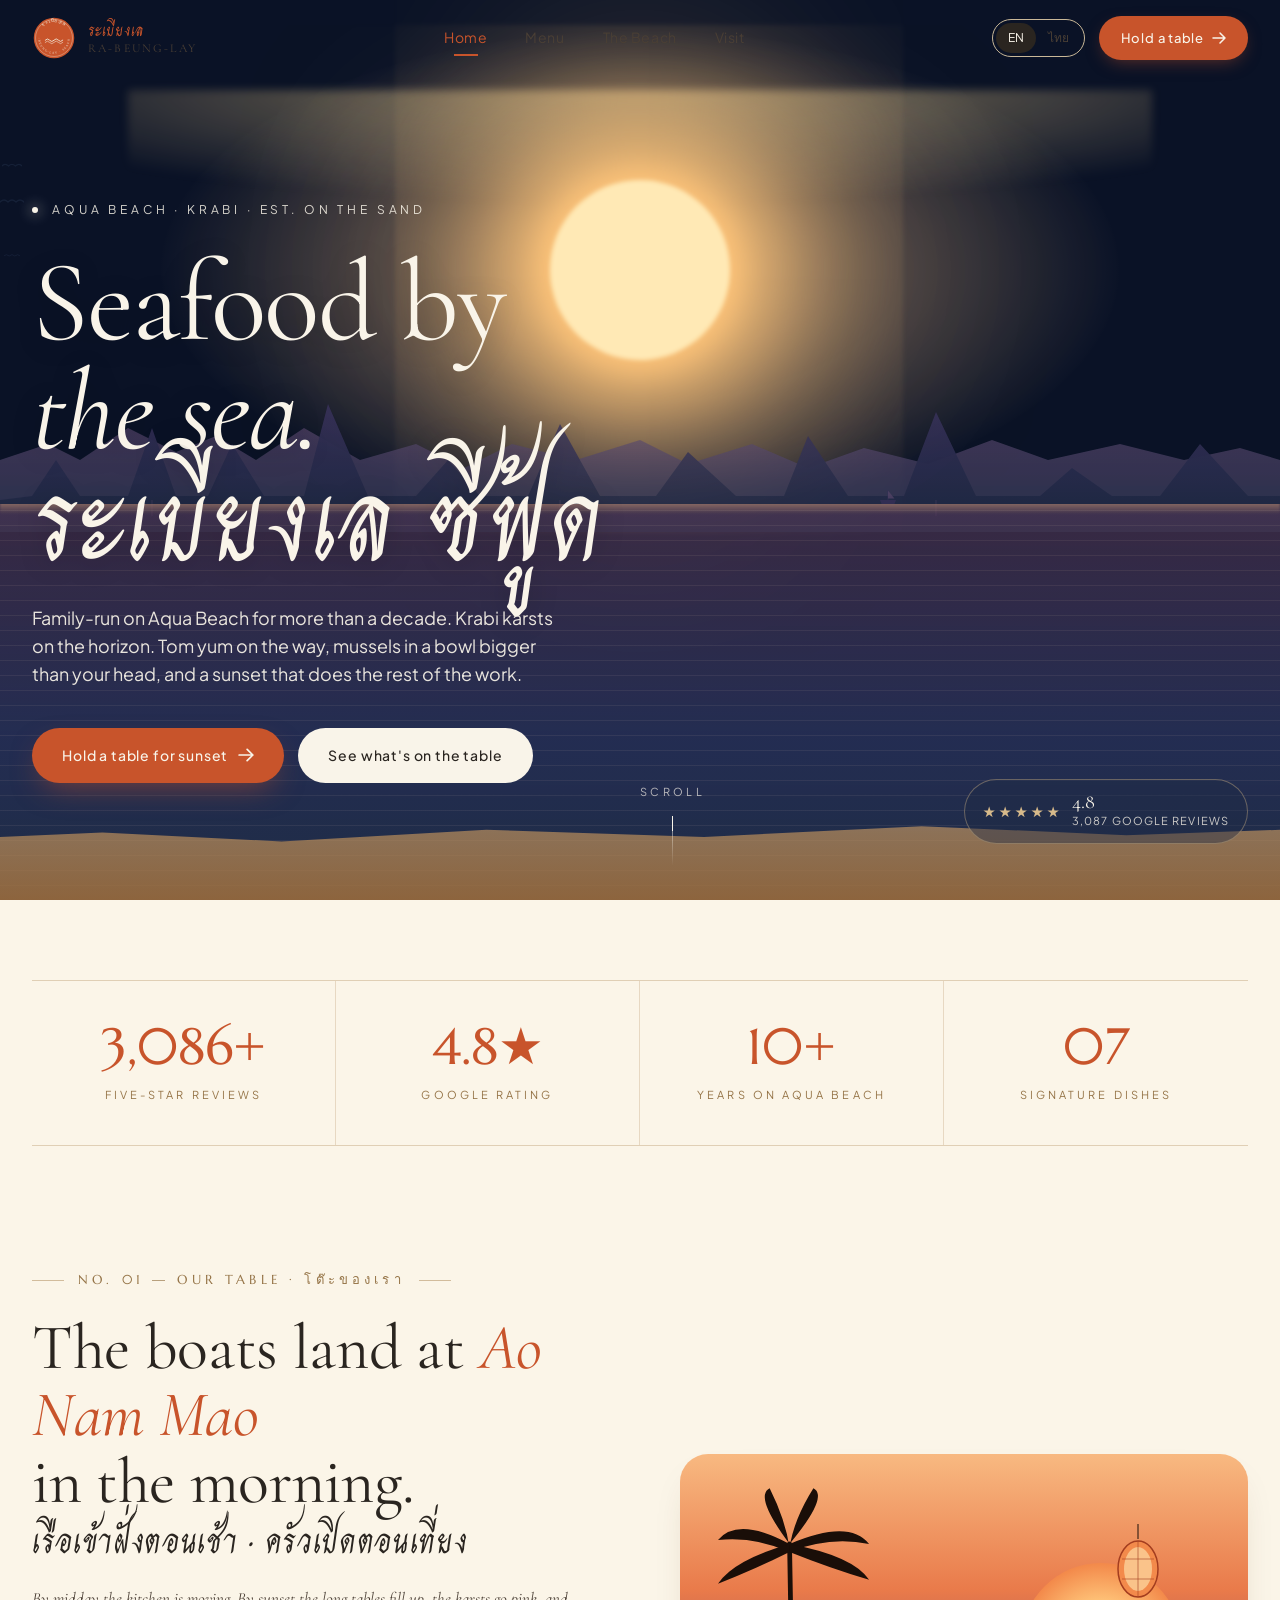
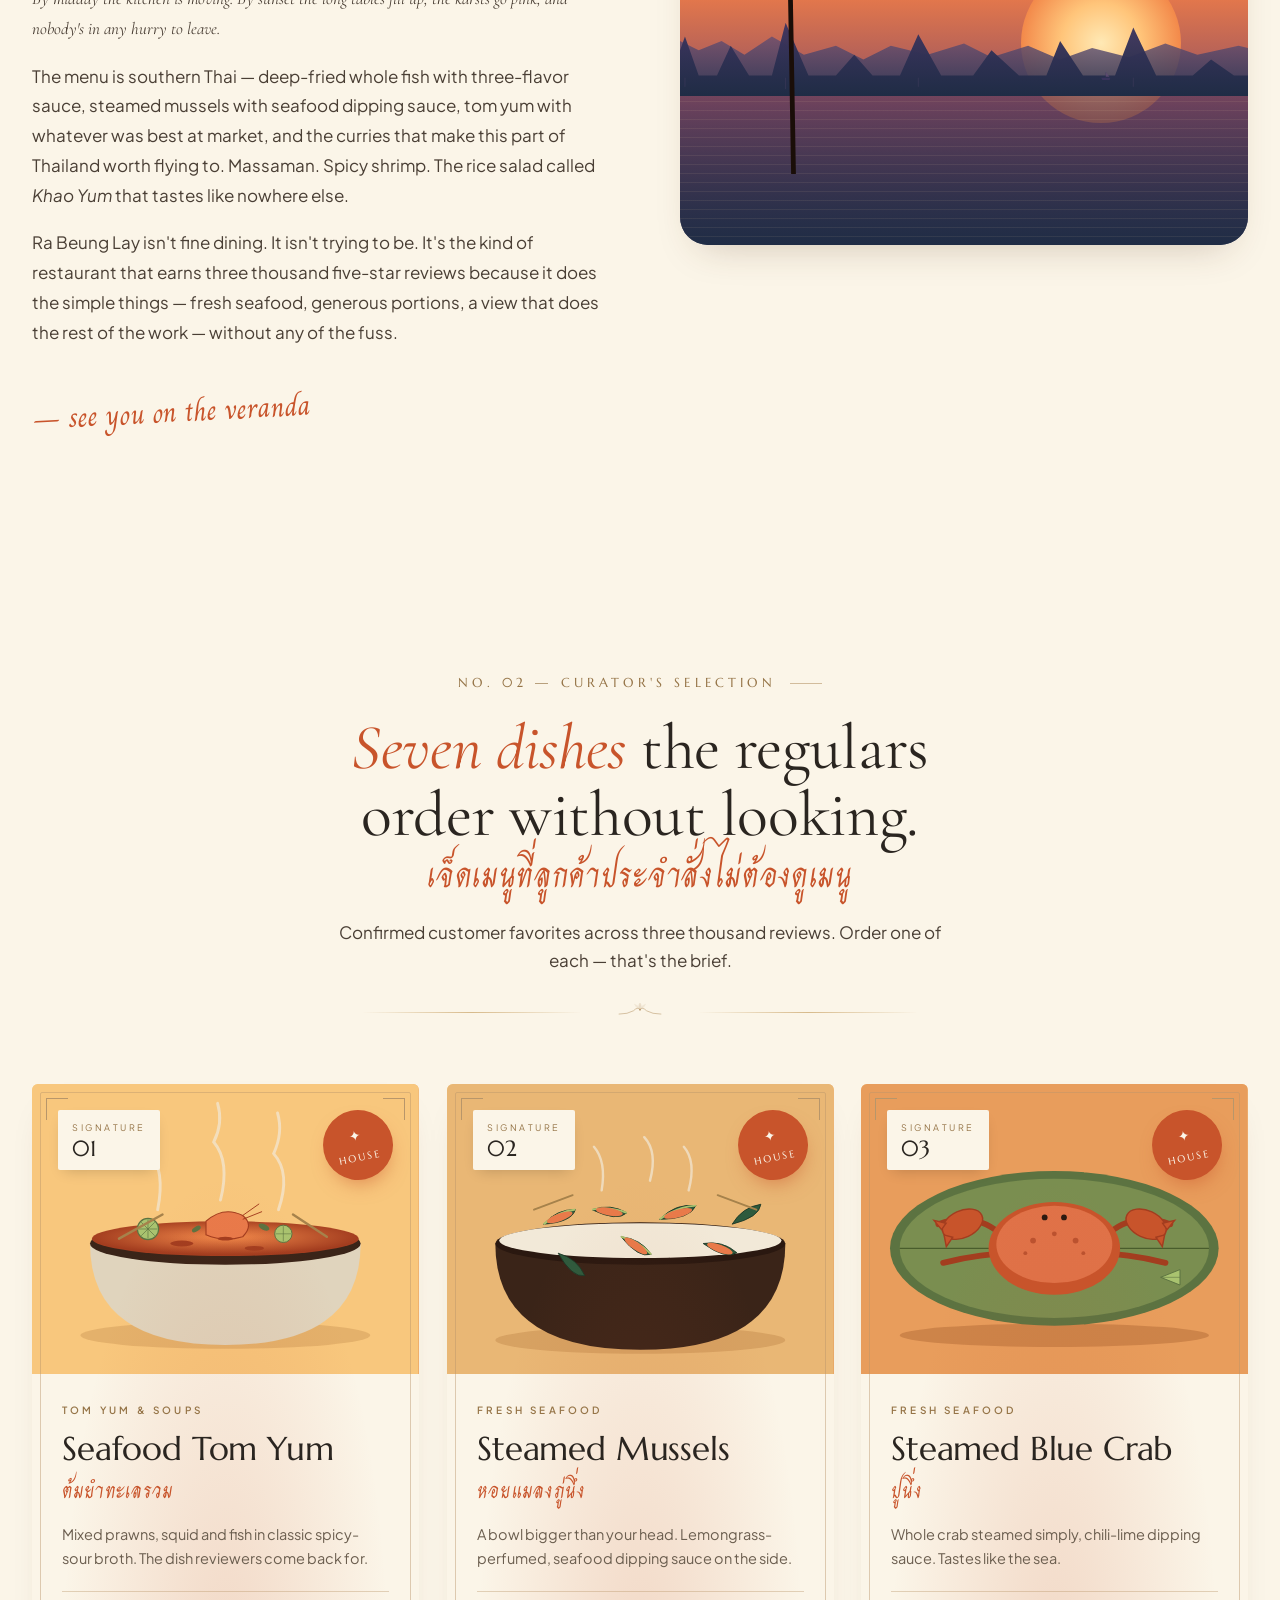
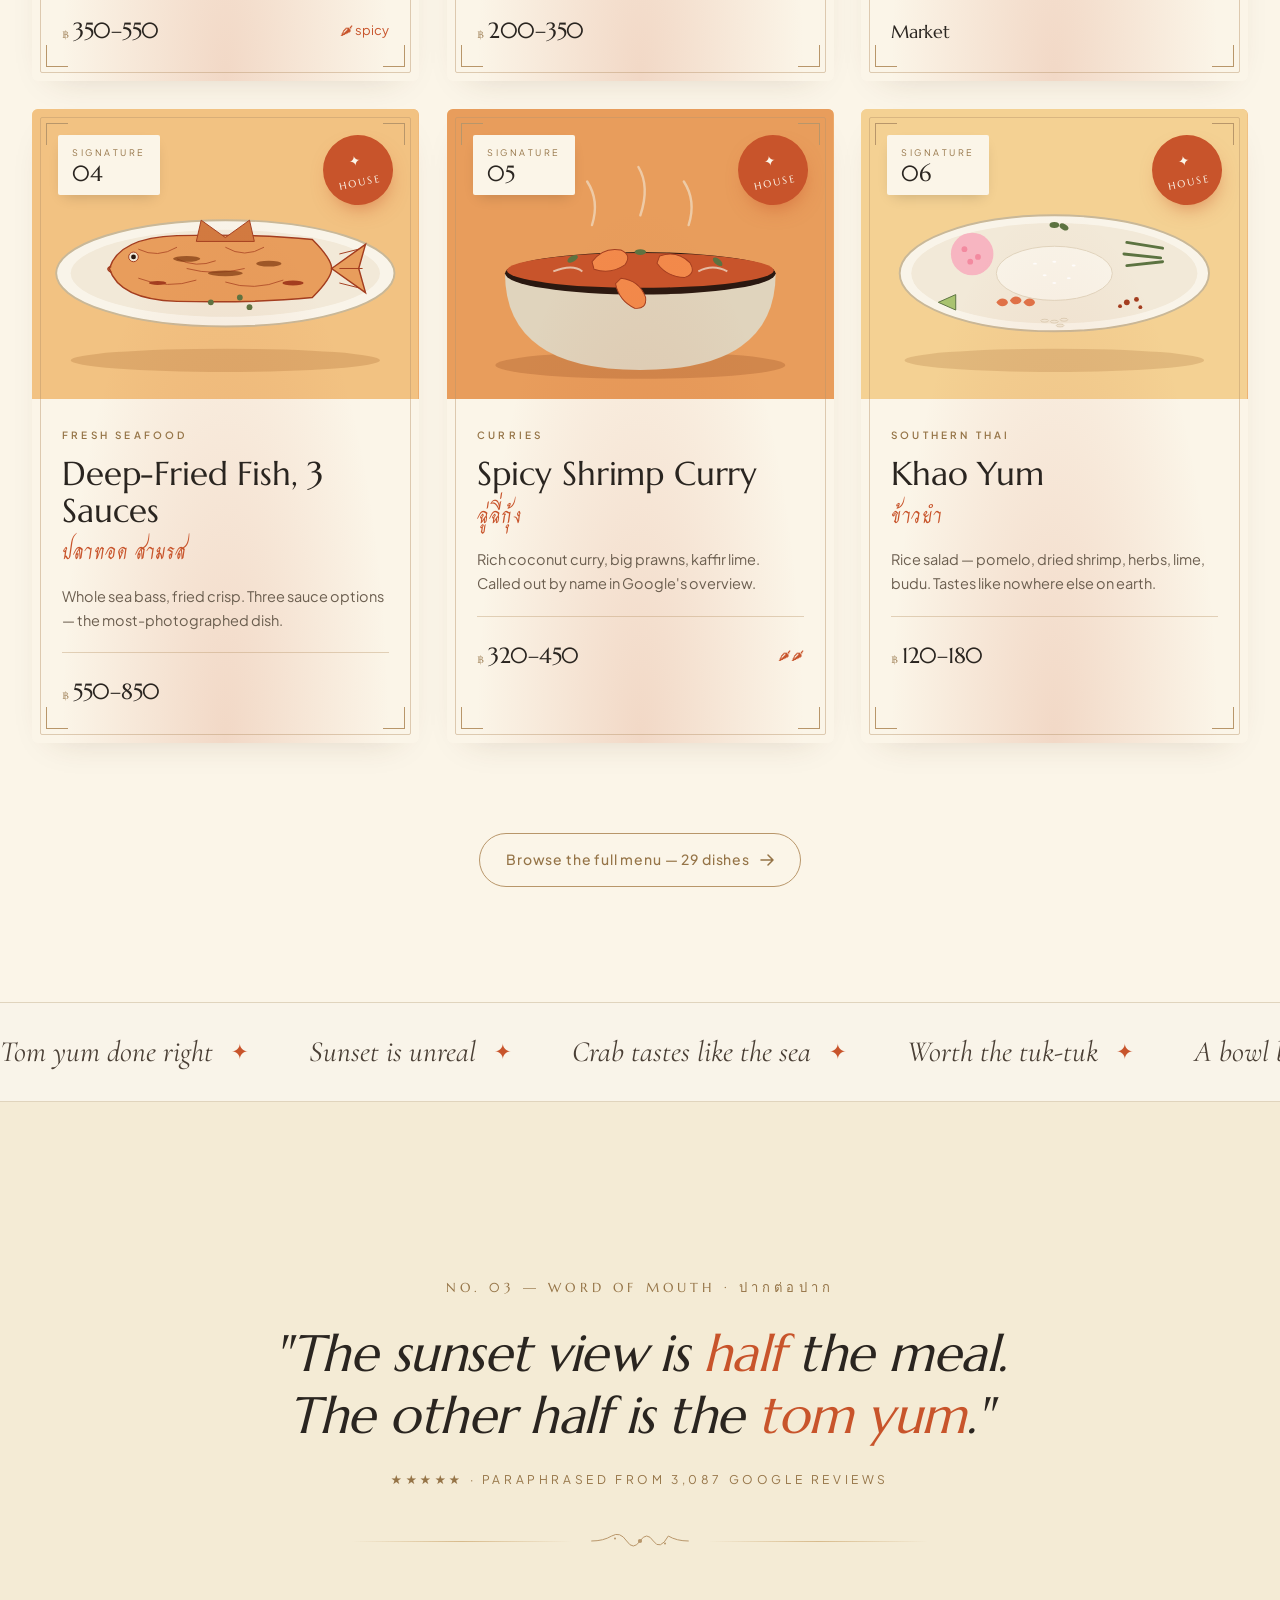
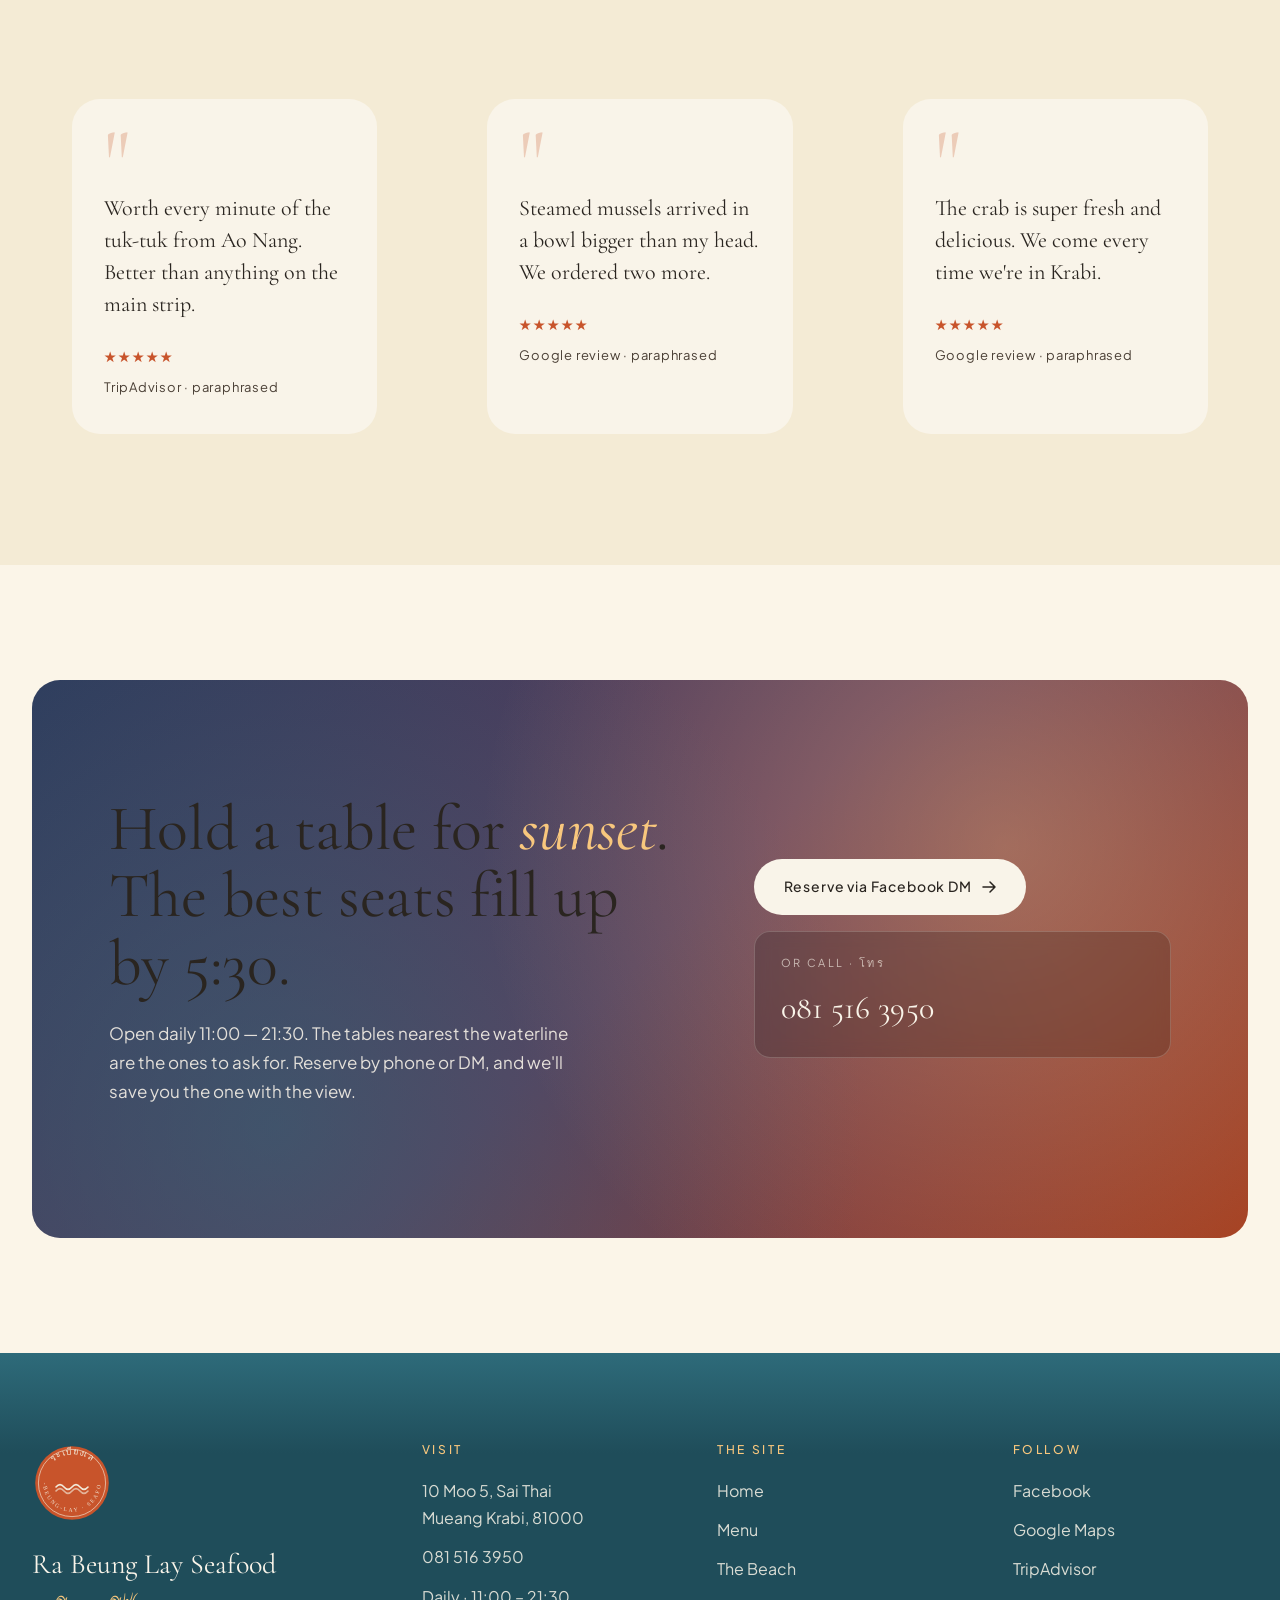
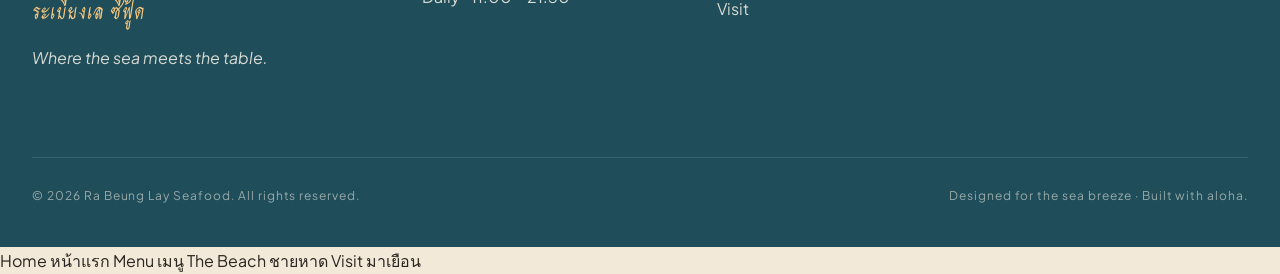
==== commit 358615a0: "ue" ====
--- a/site/index.html
+++ b/site/index.html
@@ -89,9 +89,34 @@
   </div>
 </header>
 
-<!-- ===== Hero ===== -->
-<section class="hero" aria-label="Sunset over Aqua Beach">
-  <div class="hero__sky"></div>
+<!-- ===== Hero (day-night cycle, 60s loop) ===== -->
+<section class="hero hero--animated" aria-label="Sky cycling from day to night over Aqua Beach">
+  <div class="hero__sky-layer hero__sky-day"></div>
+  <div class="hero__sky-layer hero__sky-golden"></div>
+  <div class="hero__sky-layer hero__sky-sunset"></div>
+  <div class="hero__sky-layer hero__sky-night"></div>
+  <div class="hero__sun-halo"></div>
+  <div class="hero__stars" aria-hidden="true">
+    <span style="top:8%;left:9%;width:2px;height:2px;animation-delay:0s"></span>
+    <span style="top:14%;left:22%;width:1.5px;height:1.5px;animation-delay:.5s"></span>
+    <span style="top:5%;left:34%;width:2.5px;height:2.5px;animation-delay:1.2s"></span>
+    <span style="top:18%;left:46%;width:1.8px;height:1.8px;animation-delay:.7s"></span>
+    <span style="top:10%;left:58%;width:1.5px;height:1.5px;animation-delay:1.8s"></span>
+    <span style="top:6%;left:70%;width:2.2px;height:2.2px;animation-delay:.3s"></span>
+    <span style="top:20%;left:82%;width:1.6px;height:1.6px;animation-delay:1s"></span>
+    <span style="top:12%;left:92%;width:2px;height:2px;animation-delay:2.2s"></span>
+    <span style="top:26%;left:6%;width:1.5px;height:1.5px;animation-delay:1.6s"></span>
+    <span style="top:32%;left:18%;width:1.8px;height:1.8px;animation-delay:.9s"></span>
+    <span style="top:28%;left:38%;width:1.5px;height:1.5px;animation-delay:2s"></span>
+    <span style="top:36%;left:52%;width:2px;height:2px;animation-delay:.6s"></span>
+    <span style="top:30%;left:68%;width:1.5px;height:1.5px;animation-delay:1.3s"></span>
+    <span style="top:38%;left:78%;width:1.8px;height:1.8px;animation-delay:2.4s"></span>
+    <span style="top:34%;left:88%;width:1.5px;height:1.5px;animation-delay:.4s"></span>
+    <span style="top:4%;left:15%;width:1.3px;height:1.3px;animation-delay:1.5s"></span>
+    <span style="top:16%;left:64%;width:2.4px;height:2.4px;animation-delay:.2s"></span>
+    <span style="top:22%;left:28%;width:1.4px;height:1.4px;animation-delay:1.9s"></span>
+  </div>
+  <div class="hero__moon" aria-hidden="true"></div>
   <div class="hero__sun"></div>
   <div class="hero__shimmer-2"></div>
   <div class="hero__karsts">
--- a/site/assets/css/main.css
+++ b/site/assets/css/main.css
@@ -1854,3 +1854,374 @@
   font-style: normal;
   color: var(--terracotta);
 }
+
+/* ========================================================================
+   WOK CORNER — stir-fry animation (menu page decoration)
+   ======================================================================== */
+.wok-corner {
+  position: fixed;
+  bottom: 28px;
+  left: 28px;
+  z-index: 60;
+  pointer-events: none;
+  display: flex;
+  flex-direction: column;
+  align-items: center;
+  gap: 8px;
+  filter: drop-shadow(0 18px 28px rgba(82, 50, 25, 0.32));
+}
+.wok-corner__svg {
+  width: 150px;
+  height: 150px;
+  overflow: visible;
+}
+.wok-corner__label {
+  pointer-events: auto;
+  font-family: var(--display);
+  font-size: 11px;
+  letter-spacing: 0.26em;
+  text-transform: uppercase;
+  color: var(--brass-deep);
+  background: var(--paper);
+  padding: 6px 13px;
+  border-radius: var(--radius-pill);
+  border: 1px solid var(--brass-soft);
+  box-shadow: 0 8px 18px -8px rgba(82, 50, 25, 0.2);
+  white-space: nowrap;
+  display: inline-flex;
+  align-items: center;
+  gap: 8px;
+}
+.wok-corner__label .pulse {
+  width: 6px; height: 6px;
+  border-radius: 50%;
+  background: var(--terracotta);
+  animation: wok-pulse 1.2s ease-in-out infinite;
+  flex-shrink: 0;
+}
+@keyframes wok-pulse {
+  0%, 100% { transform: scale(1); opacity: 1; box-shadow: 0 0 0 0 rgba(200, 84, 43, 0.55); }
+  50% { transform: scale(1.3); opacity: .6; box-shadow: 0 0 0 6px rgba(200, 84, 43, 0); }
+}
+
+/* The wok rocks side-to-side like the chef's wrist */
+.wok-bowl {
+  transform-origin: 110px 145px;
+  transform-box: view-box;
+  animation: wok-toss 1.6s ease-in-out infinite;
+}
+@keyframes wok-toss {
+  0%, 100% { transform: rotate(-5deg) translateY(0); }
+  25% { transform: rotate(0deg) translateY(-3px); }
+  50% { transform: rotate(5deg) translateY(0); }
+  75% { transform: rotate(0deg) translateY(-3px); }
+}
+
+/* Flames flicker independently */
+.flame {
+  transform-origin: bottom center;
+  transform-box: fill-box;
+  animation: flicker 0.35s ease-in-out infinite alternate;
+  mix-blend-mode: screen;
+}
+.flame--2 { animation-duration: 0.25s; animation-delay: 0.08s; }
+.flame--3 { animation-duration: 0.45s; animation-delay: 0.18s; }
+.flame--4 { animation-duration: 0.3s; animation-delay: 0.12s; }
+.flame--5 { animation-duration: 0.4s; animation-delay: 0.04s; }
+@keyframes flicker {
+  from { transform: scaleY(0.65) scaleX(1.15); opacity: 0.75; }
+  to { transform: scaleY(1.18) scaleX(0.88); opacity: 1; }
+}
+
+/* Glow under wok */
+.wok-glow {
+  animation: glow-pulse 1.6s ease-in-out infinite;
+}
+@keyframes glow-pulse {
+  0%, 100% { opacity: 0.4; }
+  50% { opacity: 0.9; }
+}
+
+/* Steam wisps rising */
+.steam {
+  transform-box: fill-box;
+  animation: steam-rise 2.6s ease-in infinite;
+  opacity: 0;
+}
+.steam--2 { animation-delay: 0.7s; animation-duration: 2.8s; }
+.steam--3 { animation-delay: 1.4s; animation-duration: 2.2s; }
+@keyframes steam-rise {
+  0% { transform: translate(0, 0) scale(0.7); opacity: 0; }
+  15% { opacity: 0.8; }
+  100% { transform: translate(8px, -75px) scale(1.6); opacity: 0; }
+}
+
+/* Tossed ingredients — each does an arc with rotation */
+.ingredient {
+  transform-box: fill-box;
+  transform-origin: center;
+}
+.ing--shrimp { animation: toss-shrimp 1.6s ease-in-out infinite; }
+.ing--chili  { animation: toss-chili  1.6s ease-in-out infinite .15s; }
+.ing--basil  { animation: toss-basil  1.6s ease-in-out infinite .3s; }
+.ing--garlic { animation: toss-garlic 1.6s ease-in-out infinite .45s; }
+@keyframes toss-shrimp {
+  0%, 100% { transform: translate(0, 0) rotate(0deg); }
+  35% { transform: translate(-12px, -52px) rotate(180deg); }
+  55% { transform: translate(-16px, -58px) rotate(280deg); }
+}
+@keyframes toss-chili {
+  0%, 100% { transform: translate(0, 0) rotate(0deg); }
+  45% { transform: translate(8px, -62px) rotate(280deg); }
+  60% { transform: translate(12px, -66px) rotate(360deg); }
+}
+@keyframes toss-basil {
+  0%, 100% { transform: translate(0, 0) rotate(0deg); }
+  40% { transform: translate(18px, -48px) rotate(-180deg); }
+  60% { transform: translate(22px, -52px) rotate(-250deg); }
+}
+@keyframes toss-garlic {
+  0%, 100% { transform: translate(0, 0) rotate(0deg); }
+  50% { transform: translate(-6px, -56px) rotate(220deg); }
+}
+
+/* Wok-hei sparkles */
+.spark {
+  transform-box: fill-box;
+  transform-origin: center;
+  animation: spark-fly 1.2s ease-out infinite;
+  opacity: 0;
+}
+.spark--2 { animation-delay: 0.3s; }
+.spark--3 { animation-delay: 0.6s; }
+.spark--4 { animation-delay: 0.9s; }
+.spark--5 { animation-delay: 1.1s; }
+@keyframes spark-fly {
+  0% { transform: translate(0, 0) scale(0); opacity: 0; }
+  30% { transform: translate(-3px, -10px) scale(1); opacity: 1; }
+  100% { transform: translate(-12px, -38px) scale(0.2); opacity: 0; }
+}
+
+/* Mobile: smaller, lifted above reserve-float */
+@media (max-width: 760px) {
+  .wok-corner {
+    bottom: 76px;
+    left: 14px;
+    gap: 6px;
+  }
+  .wok-corner__svg { width: 96px; height: 96px; }
+  .wok-corner__label { font-size: 9px; padding: 4px 9px; letter-spacing: 0.2em; }
+  .wok-corner__label .pulse { width: 5px; height: 5px; }
+}
+
+@media (max-width: 380px) {
+  .wok-corner { display: none; }
+}
+
+@media (prefers-reduced-motion: reduce) {
+  .wok-corner * { animation: none !important; }
+}
+
+/* ========================================================================
+   DAY-NIGHT CYCLE — homepage hero only (scoped via .hero--animated)
+   60-second loop: sunrise → noon → sunset → night → loop
+   Uses @property for smooth interpolation of position + colors
+   ======================================================================== */
+
+@property --sun-x { syntax: '<percentage>'; inherits: true; initial-value: 50%; }
+@property --sun-y { syntax: '<percentage>'; inherits: true; initial-value: 30%; }
+@property --sun-c { syntax: '<color>'; inherits: true; initial-value: #FFE9B5; }
+@property --sun-g { syntax: '<color>'; inherits: true; initial-value: #FFC57A; }
+@property --sun-o { syntax: '<number>'; inherits: true; initial-value: 1; }
+@property --sun-s { syntax: '<number>'; inherits: true; initial-value: 1; }
+
+.hero--animated {
+  background: #0A1226; /* night fallback under all sky layers */
+  animation: sun-cycle 60s linear infinite;
+}
+
+@keyframes sun-cycle {
+  /* Sunrise — sun just above horizon left */
+  0%   { --sun-x: 6%;  --sun-y: 80%; --sun-c: #FFB870; --sun-g: #F38A4B; --sun-o: 0.35; --sun-s: 0.85; }
+  /* Early morning */
+  8%   { --sun-x: 14%; --sun-y: 55%; --sun-c: #FFD08E; --sun-g: #FFC57A; --sun-o: 0.8;  --sun-s: 0.95; }
+  /* Late morning */
+  18%  { --sun-x: 28%; --sun-y: 28%; --sun-c: #FFEDC0; --sun-g: #FFE9B5; --sun-o: 1;    --sun-s: 1; }
+  /* Noon — highest point */
+  32%  { --sun-x: 50%; --sun-y: 14%; --sun-c: #FFFEE6; --sun-g: #FFE9B5; --sun-o: 1;    --sun-s: 1; }
+  /* Early afternoon */
+  44%  { --sun-x: 70%; --sun-y: 22%; --sun-c: #FFE7A8; --sun-g: #FFD580; --sun-o: 1;    --sun-s: 1.02; }
+  /* Late afternoon — getting golden */
+  52%  { --sun-x: 80%; --sun-y: 38%; --sun-c: #FFB870; --sun-g: #F38A4B; --sun-o: 1;    --sun-s: 1.08; }
+  /* Sunset peak */
+  60%  { --sun-x: 88%; --sun-y: 56%; --sun-c: #F38A4B; --sun-g: #D34A2C; --sun-o: 1;    --sun-s: 1.15; }
+  /* Setting — touching horizon */
+  65%  { --sun-x: 94%; --sun-y: 72%; --sun-c: #D34A2C; --sun-g: #8C3A4C; --sun-o: 0.7;  --sun-s: 1.05; }
+  /* Below horizon */
+  70%  { --sun-x: 100%; --sun-y: 90%; --sun-c: #8C3A4C; --sun-g: #5E3C5C; --sun-o: 0;   --sun-s: 0.7; }
+  /* Night — stays hidden */
+  90%  { --sun-x: 0%; --sun-y: 90%; --sun-c: #5E3C5C; --sun-g: #2F3B5C; --sun-o: 0;   --sun-s: 0.7; }
+  /* Pre-dawn */
+  96%  { --sun-x: 3%; --sun-y: 85%; --sun-c: #FFB870; --sun-g: #F38A4B; --sun-o: 0;   --sun-s: 0.8; }
+  100% { --sun-x: 6%; --sun-y: 80%; --sun-c: #FFB870; --sun-g: #F38A4B; --sun-o: 0.35; --sun-s: 0.85; }
+}
+
+/* --- Sun (driven by parent CSS variables) --- */
+.hero--animated .hero__sun {
+  top: var(--sun-y);
+  left: var(--sun-x);
+  right: auto;
+  width: 180px; height: 180px;
+  background: var(--sun-c);
+  box-shadow:
+    0 0 30px 6px var(--sun-g),
+    0 0 90px 30px var(--sun-g),
+    0 0 220px 80px var(--sun-g);
+  opacity: var(--sun-o);
+  transform: translate(-50%, -50%) scale(var(--sun-s));
+  filter: blur(2px);
+  z-index: 3;
+  animation: none; /* override the static sun-pulse */
+  will-change: top, left, opacity, transform, background, box-shadow;
+}
+
+/* --- Sky layers cross-fade --- */
+.hero--animated .hero__sky-layer {
+  position: absolute; inset: 0;
+  z-index: 0;
+  pointer-events: none;
+  opacity: 0;
+  will-change: opacity;
+}
+.hero--animated .hero__sky-day {
+  background: linear-gradient(180deg, #B5C9D9 0%, #E5D7B0 45%, #FCE0A8 78%, #FAD08A 100%);
+  animation: sky-day 60s linear infinite;
+}
+.hero--animated .hero__sky-golden {
+  background: linear-gradient(180deg, #F8C77F 0%, #F4A36D 30%, #DD6E4F 65%, #8C4E63 100%);
+  animation: sky-golden 60s linear infinite;
+}
+.hero--animated .hero__sky-sunset {
+  background: linear-gradient(180deg, #C24F4C 0%, #8C4E63 38%, #5E3C5C 70%, #2F3B5C 100%);
+  animation: sky-sunset 60s linear infinite;
+}
+.hero--animated .hero__sky-night {
+  background: linear-gradient(180deg, #1A2547 0%, #0F1830 55%, #0A1226 100%);
+  animation: sky-night 60s linear infinite;
+}
+
+@keyframes sky-day {
+  0%, 4%   { opacity: 1; }
+  22%      { opacity: 1; }
+  38%      { opacity: 0; }
+  88%      { opacity: 0; }
+  98%, 100% { opacity: 1; }
+}
+@keyframes sky-golden {
+  0%, 28%  { opacity: 0; }
+  42%      { opacity: 1; }
+  56%      { opacity: 0.8; }
+  68%      { opacity: 0; }
+  100%     { opacity: 0; }
+}
+@keyframes sky-sunset {
+  0%, 48%  { opacity: 0; }
+  60%      { opacity: 1; }
+  68%      { opacity: 1; }
+  78%      { opacity: 0; }
+  100%     { opacity: 0; }
+}
+@keyframes sky-night {
+  0%, 68%  { opacity: 0; }
+  76%      { opacity: 1; }
+  88%      { opacity: 1; }
+  94%      { opacity: 0; }
+  100%     { opacity: 0; }
+}
+
+/* --- Sun halo (radial glow that follows the sun) --- */
+.hero--animated .hero__sun-halo {
+  position: absolute; inset: 0;
+  background: radial-gradient(ellipse 800px 400px at var(--sun-x) var(--sun-y), var(--sun-g) 0%, transparent 60%);
+  opacity: calc(var(--sun-o) * 0.55);
+  z-index: 1;
+  pointer-events: none;
+  mix-blend-mode: screen;
+}
+
+/* --- Moon — rises at night --- */
+.hero--animated .hero__moon {
+  position: absolute;
+  width: 105px; height: 105px;
+  border-radius: 50%;
+  background: #F2E9D8;
+  box-shadow:
+    inset -16px -6px 24px rgba(180, 165, 130, 0.4),
+    0 0 30px 8px rgba(242, 233, 216, 0.4),
+    0 0 80px 24px rgba(242, 233, 216, 0.22);
+  opacity: 0;
+  z-index: 2;
+  filter: blur(0.5px);
+  transform: translate(-50%, -50%) scale(0.9);
+  animation: moon-cycle 60s linear infinite;
+}
+.hero--animated .hero__moon::before {
+  content: '';
+  position: absolute;
+  top: 22%; left: 28%;
+  width: 12px; height: 12px;
+  border-radius: 50%;
+  background: rgba(180, 165, 130, 0.4);
+}
+.hero--animated .hero__moon::after {
+  content: '';
+  position: absolute;
+  bottom: 28%; right: 32%;
+  width: 8px; height: 8px;
+  border-radius: 50%;
+  background: rgba(180, 165, 130, 0.3);
+}
+@keyframes moon-cycle {
+  0%, 66%   { top: 95%; left: 5%;  opacity: 0;    transform: translate(-50%, -50%) scale(0.75); }
+  73%       { top: 50%; left: 20%; opacity: 0.8;  transform: translate(-50%, -50%) scale(0.95); }
+  80%       { top: 22%; left: 38%; opacity: 0.95; transform: translate(-50%, -50%) scale(1); }
+  87%       { top: 20%; left: 60%; opacity: 0.95; transform: translate(-50%, -50%) scale(1); }
+  93%       { top: 50%; left: 88%; opacity: 0.4;  transform: translate(-50%, -50%) scale(0.9); }
+  96%, 100% { opacity: 0; transform: translate(-50%, -50%) scale(0.8); }
+}
+
+/* --- Stars container --- */
+.hero--animated .hero__stars {
+  position: absolute; inset: 0;
+  z-index: 1;
+  opacity: 0;
+  pointer-events: none;
+  animation: stars-fade 60s linear infinite;
+}
+@keyframes stars-fade {
+  0%, 64%   { opacity: 0; }
+  74%, 90%  { opacity: 1; }
+  94%, 100% { opacity: 0; }
+}
+.hero--animated .hero__stars span {
+  position: absolute;
+  background: #FFFEE6;
+  border-radius: 50%;
+  box-shadow: 0 0 4px rgba(255, 254, 230, 0.85);
+  animation: twinkle 2.8s ease-in-out infinite;
+}
+@keyframes twinkle {
+  0%, 100% { opacity: 0.4; transform: scale(1); }
+  50%      { opacity: 1;   transform: scale(1.4); }
+}
+
+@media (max-width: 760px) {
+  .hero--animated .hero__sun { width: 130px; height: 130px; }
+  .hero--animated .hero__moon { width: 75px; height: 75px; }
+}
+
+@media (prefers-reduced-motion: reduce) {
+  .hero--animated, .hero--animated * { animation: none !important; }
+  .hero--animated { background: linear-gradient(180deg, #FAD08A 0%, #F4A36D 26%, #DD6E4F 50%, #8C4E63 75%, #2F3B5C 100%); }
+  .hero--animated .hero__sun { top: 38%; left: auto; right: 18%; opacity: 1; transform: translate(0, 0); }
+}
